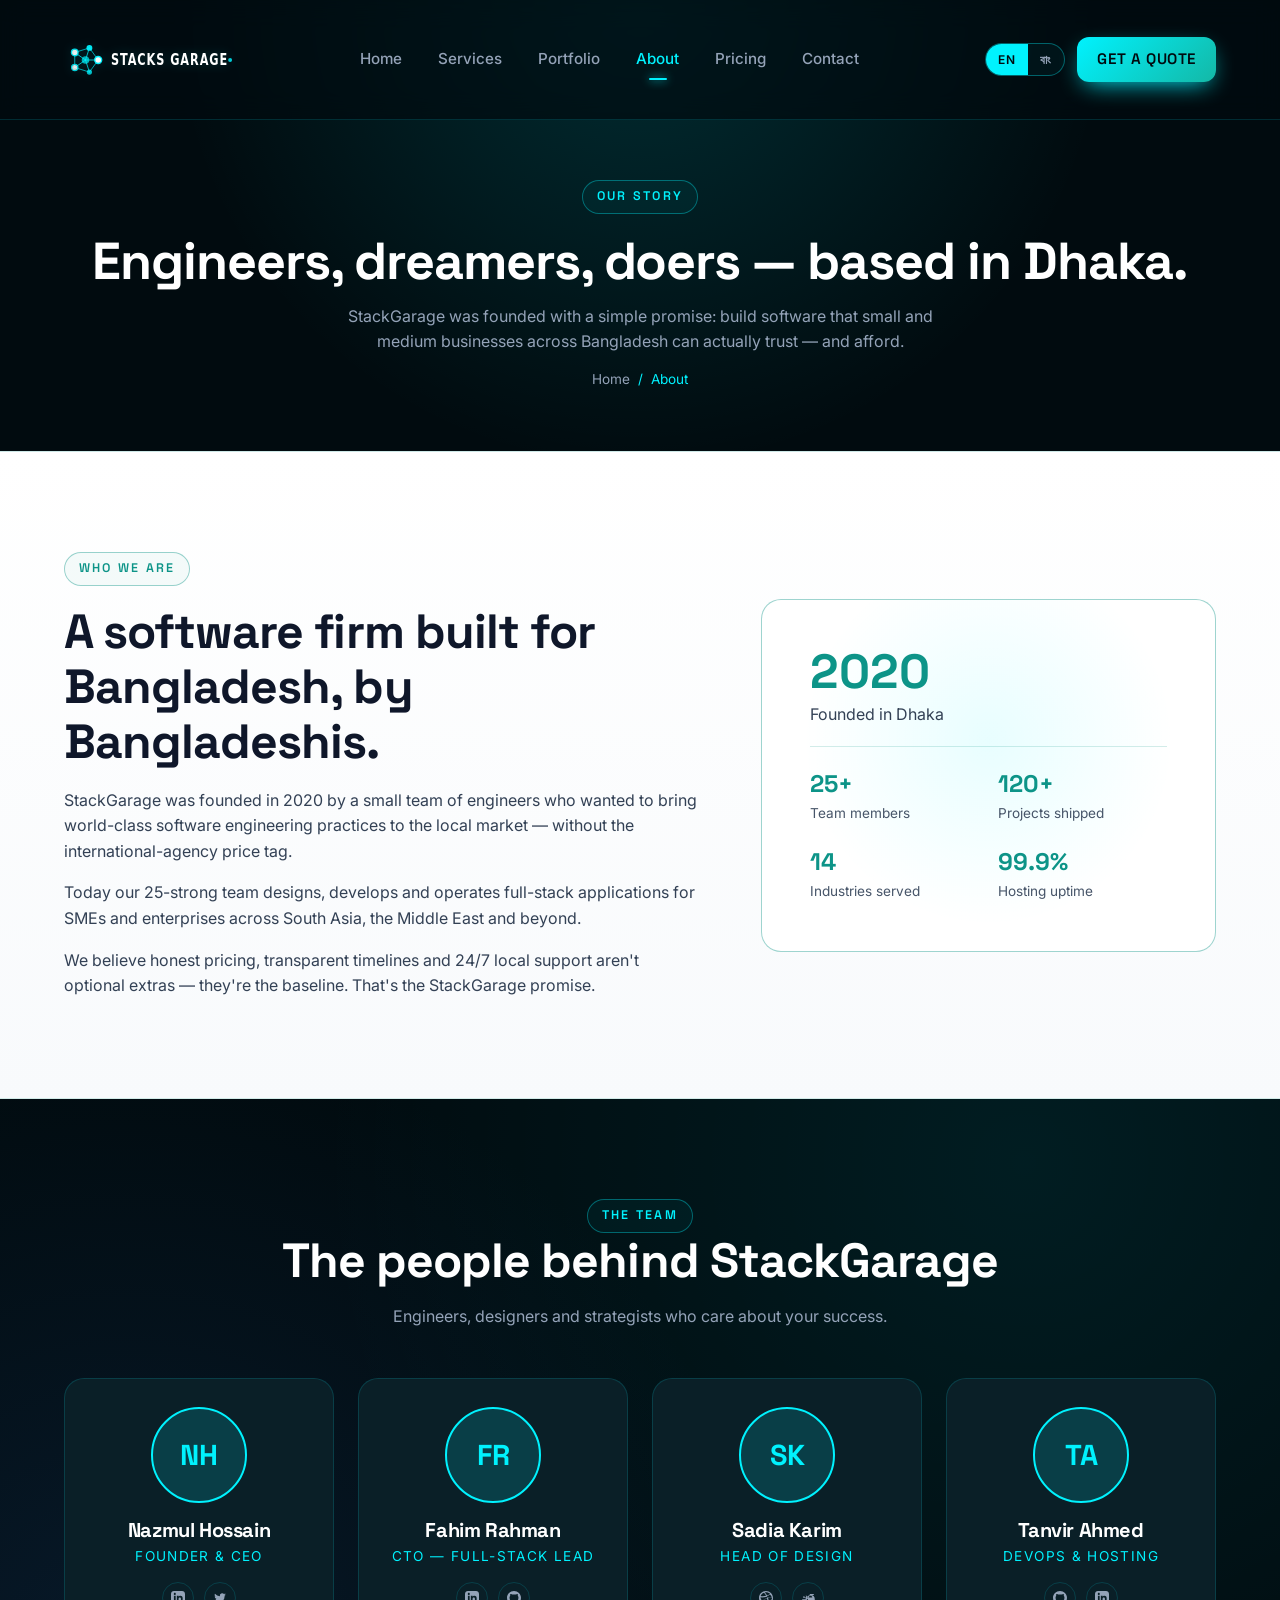
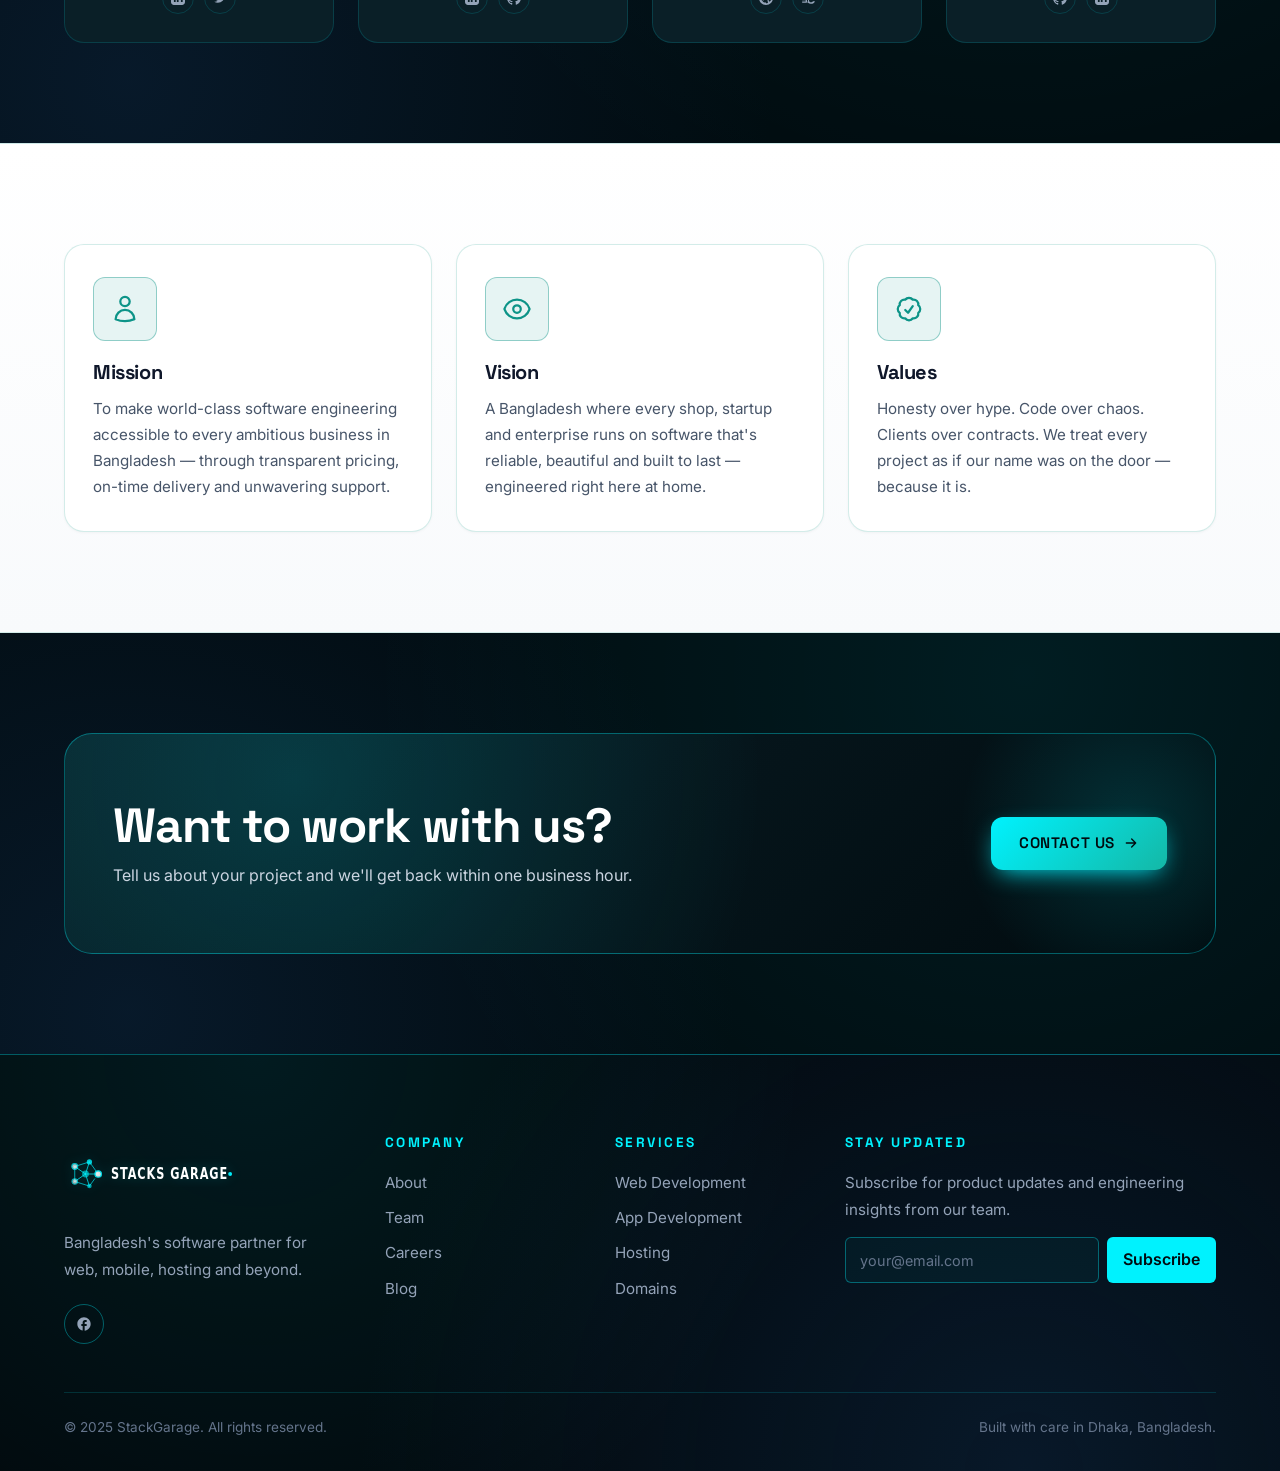
==== about.html @ 5f79dc2b "Initial commit" ====
<!DOCTYPE html>
<html lang="en">
<head>
  <meta charset="UTF-8">
  <meta name="viewport" content="width=device-width, initial-scale=1.0">
  <meta name="description" content="About StackGarage — Bangladesh-based software firm on a mission to build, host and scale your digital presence.">
  <title>About | StackGarage</title>
  <link rel="icon" type="image/svg+xml" href="assets/img/logos/StackGarage-mark.svg">
  <link rel="preconnect" href="https://fonts.googleapis.com">
  <link rel="preconnect" href="https://fonts.gstatic.com" crossorigin>
  <link href="https://fonts.googleapis.com/css2?family=Inter:wght@300;400;500;600;700&family=Space+Grotesk:wght@500;600;700&family=Noto+Sans+Bengali:wght@400;500;600;700&display=swap" rel="stylesheet">
  <link rel="stylesheet" href="css/base.css">
  <link rel="stylesheet" href="css/layout.css">
  <link rel="stylesheet" href="css/components.css">
  <link rel="stylesheet" href="css/animations.css">
  <link rel="stylesheet" href="css/responsive.css">
</head>
<body>

  <header class="site-header">
    <div class="container nav">
      <a href="index.html" class="nav__logo" aria-label="StackGarage home">
        <img data-logo="white" src="assets/img/logos/WhiteLogo.svg" alt="StackGarage" class="nav__logo-img">
        <img data-logo="black" src="assets/img/logos/blacklogo.svg" alt="StackGarage" class="nav__logo-img" style="display:none">
      </a>
      <nav class="nav__menu" aria-label="Primary">
        <a href="index.html" class="nav__link" data-i18n="nav.home">Home</a>
        <a href="services.html" class="nav__link" data-i18n="nav.services">Services</a>
        <a href="portfolio.html" class="nav__link" data-i18n="nav.portfolio">Portfolio</a>
        <a href="about.html" class="nav__link is-active" data-i18n="nav.about">About</a>
        <a href="pricing.html" class="nav__link" data-i18n="nav.pricing">Pricing</a>
        <a href="contact.html" class="nav__link" data-i18n="nav.contact">Contact</a>
      </nav>
      <div class="nav__actions">
        <div class="lang-toggle" role="group" aria-label="Language">
          <button type="button" data-lang="en" class="is-active">EN</button>
          <button type="button" data-lang="bn">বাং</button>
        </div>
        <a href="contact.html" class="btn btn--primary" style="padding:10px 20px" data-i18n="nav.cta_quote">Get a Quote</a>
        <button class="nav__burger" aria-label="Toggle menu"><span></span></button>
      </div>
    </div>
  </header>
  <aside class="nav-drawer" aria-label="Mobile menu">
    <a href="index.html" class="nav__link" data-i18n="nav.home">Home</a>
    <a href="services.html" class="nav__link" data-i18n="nav.services">Services</a>
    <a href="portfolio.html" class="nav__link" data-i18n="nav.portfolio">Portfolio</a>
    <a href="about.html" class="nav__link" data-i18n="nav.about">About</a>
    <a href="pricing.html" class="nav__link" data-i18n="nav.pricing">Pricing</a>
    <a href="contact.html" class="nav__link" data-i18n="nav.contact">Contact</a>
    <a href="contact.html" class="btn btn--primary" data-i18n="nav.cta_quote">Get a Quote</a>
  </aside>
  <div class="nav-drawer-backdrop" aria-hidden="true"></div>

  <section class="page-hero">
    <div class="container page-hero__inner">
      <span class="eyebrow">Our Story</span>
      <h1>Engineers, dreamers, doers — based in Dhaka.</h1>
      <p>StackGarage was founded with a simple promise: build software that small and medium businesses across Bangladesh can actually trust — and afford.</p>
      <div class="page-hero__breadcrumbs">
        <a href="index.html">Home</a> <span>/</span> <span style="color:var(--accent)">About</span>
      </div>
    </div>
  </section>

  <section class="section section-light" aria-label="Company overview">
    <div class="container">
      <div class="grid" style="grid-template-columns:1.4fr 1fr;gap:60px;align-items:center">
        <div class="reveal">
          <span class="eyebrow">Who we are</span>
          <h2 style="margin:18px 0">A software firm built for Bangladesh, by Bangladeshis.</h2>
          <p style="margin-bottom:16px">StackGarage was founded in 2020 by a small team of engineers who wanted to bring world-class software engineering practices to the local market — without the international-agency price tag.</p>
          <p style="margin-bottom:16px">Today our 25-strong team designs, develops and operates full-stack applications for SMEs and enterprises across South Asia, the Middle East and beyond.</p>
          <p>We believe honest pricing, transparent timelines and 24/7 local support aren't optional extras — they're the baseline. That's the StackGarage promise.</p>
        </div>
        <div class="reveal reveal--delay-1" style="position:relative">
          <div style="padding:48px;border:1px solid var(--border-strong);border-radius:var(--radius-lg);background:var(--bg-elev);position:relative;overflow:hidden">
            <div class="hero-spotlight" style="position:absolute;inset:0;opacity:.5"></div>
            <div style="position:relative;z-index:1">
              <div style="font-family:var(--font-display);font-size:3rem;color:var(--accent);font-weight:700;line-height:1">2020</div>
              <div style="margin-top:6px;color:var(--text-soft)">Founded in Dhaka</div>
              <div style="height:1px;background:var(--border);margin:18px 0"></div>
              <div style="display:grid;grid-template-columns:1fr 1fr;gap:18px">
                <div><div style="font-family:var(--font-display);font-size:1.5rem;color:var(--accent);font-weight:700">25+</div><div style="font-size:.85rem;color:var(--text-muted)">Team members</div></div>
                <div><div style="font-family:var(--font-display);font-size:1.5rem;color:var(--accent);font-weight:700">120+</div><div style="font-size:.85rem;color:var(--text-muted)">Projects shipped</div></div>
                <div><div style="font-family:var(--font-display);font-size:1.5rem;color:var(--accent);font-weight:700">14</div><div style="font-size:.85rem;color:var(--text-muted)">Industries served</div></div>
                <div><div style="font-family:var(--font-display);font-size:1.5rem;color:var(--accent);font-weight:700">99.9%</div><div style="font-size:.85rem;color:var(--text-muted)">Hosting uptime</div></div>
              </div>
            </div>
          </div>
        </div>
      </div>
    </div>
  </section>

  <section class="section section--dark" id="team" aria-label="Team">
    <div class="container">
      <div class="section-heading reveal">
        <span class="eyebrow">The team</span>
        <h2>The people behind StackGarage</h2>
        <p>Engineers, designers and strategists who care about your success.</p>
      </div>
      <div class="team">
        <article class="team__card reveal">
          <div class="team__avatar">NH</div>
          <h4 class="team__name">Nazmul Hossain</h4>
          <div class="team__role">Founder &amp; CEO</div>
          <div class="team__socials">
            <a href="#" aria-label="LinkedIn"><svg width="14" height="14" viewBox="0 0 24 24" fill="currentColor"><path d="M19 0h-14c-2.761 0-5 2.239-5 5v14c0 2.761 2.239 5 5 5h14c2.762 0 5-2.239 5-5v-14c0-2.761-2.238-5-5-5zm-11 19h-3v-11h3v11zm-1.5-12.268c-.966 0-1.75-.79-1.75-1.764s.784-1.764 1.75-1.764 1.75.79 1.75 1.764-.783 1.764-1.75 1.764zm13.5 12.268h-3v-5.604c0-3.368-4-3.113-4 0v5.604h-3v-11h3v1.765c1.396-2.586 7-2.777 7 2.476v6.759z"/></svg></a>
            <a href="#" aria-label="Twitter"><svg width="14" height="14" viewBox="0 0 24 24" fill="currentColor"><path d="M22 5.8a8.49 8.49 0 01-2.36.64 4.13 4.13 0 001.81-2.27 8.21 8.21 0 01-2.61 1 4.1 4.1 0 00-7 3.74 11.64 11.64 0 01-8.45-4.29 4.16 4.16 0 00-.55 2.07 4.09 4.09 0 001.82 3.41 4.05 4.05 0 01-1.86-.51v.05a4.1 4.1 0 003.3 4 3.93 3.93 0 01-1.86.07 4.11 4.11 0 003.83 2.84A8.22 8.22 0 012 18.34a11.59 11.59 0 006.29 1.85A11.59 11.59 0 0020 8.45v-.53a8.43 8.43 0 002-2.12z"/></svg></a>
          </div>
        </article>
        <article class="team__card reveal reveal--delay-1">
          <div class="team__avatar">FR</div>
          <h4 class="team__name">Fahim Rahman</h4>
          <div class="team__role">CTO — Full-Stack Lead</div>
          <div class="team__socials">
            <a href="#" aria-label="LinkedIn"><svg width="14" height="14" viewBox="0 0 24 24" fill="currentColor"><path d="M19 0h-14c-2.761 0-5 2.239-5 5v14c0 2.761 2.239 5 5 5h14c2.762 0 5-2.239 5-5v-14c0-2.761-2.238-5-5-5zm-11 19h-3v-11h3v11zm-1.5-12.268c-.966 0-1.75-.79-1.75-1.764s.784-1.764 1.75-1.764 1.75.79 1.75 1.764-.783 1.764-1.75 1.764zm13.5 12.268h-3v-5.604c0-3.368-4-3.113-4 0v5.604h-3v-11h3v1.765c1.396-2.586 7-2.777 7 2.476v6.759z"/></svg></a>
            <a href="#" aria-label="GitHub"><svg width="14" height="14" viewBox="0 0 24 24" fill="currentColor"><path d="M12 0c-6.626 0-12 5.373-12 12 0 5.302 3.438 9.8 8.207 11.387.599.111.793-.261.793-.577v-2.234c-3.338.726-4.033-1.416-4.033-1.416-.546-1.387-1.333-1.756-1.333-1.756-1.089-.745.083-.729.083-.729 1.205.084 1.839 1.237 1.839 1.237 1.07 1.834 2.807 1.304 3.492.997.107-.775.418-1.305.762-1.604-2.665-.305-5.467-1.334-5.467-5.931 0-1.311.469-2.381 1.236-3.221-.124-.303-.535-1.524.117-3.176 0 0 1.008-.322 3.301 1.23A11.509 11.509 0 0112 5.803c1.02.005 2.047.138 3.006.404 2.291-1.552 3.297-1.23 3.297-1.23.653 1.653.242 2.874.118 3.176.77.84 1.235 1.911 1.235 3.221 0 4.609-2.807 5.624-5.479 5.921.43.372.823 1.102.823 2.222v3.293c0 .319.192.694.801.576 4.765-1.589 8.199-6.086 8.199-11.386 0-6.627-5.373-12-12-12z"/></svg></a>
          </div>
        </article>
        <article class="team__card reveal reveal--delay-2">
          <div class="team__avatar">SK</div>
          <h4 class="team__name">Sadia Karim</h4>
          <div class="team__role">Head of Design</div>
          <div class="team__socials">
            <a href="#" aria-label="Dribbble"><svg width="14" height="14" viewBox="0 0 24 24" fill="currentColor"><path d="M12 0C5.4 0 0 5.4 0 12s5.4 12 12 12 12-5.4 12-12S18.6 0 12 0zm9.9 11.5c-2.7-.7-5.3-.7-7.5-.2-.3-.7-.5-1.4-.8-2.1 2.1-.8 3.7-2 5-3.4 2 1.6 3.3 3.7 3.3 5.7zM12 2.1c2.6 0 5 .9 6.8 2.6-1.3 1.3-2.9 2.4-5 3.1-1.3-2.2-2.7-4-3.7-5.2.6-.3 1.3-.5 1.9-.5zM8.6 3.2c1.1 1.3 2.4 3 3.7 5.1-2.9.7-6 1-9.5.4.9-2.5 2.9-4.6 5.8-5.5zm-6 7.7c.7.1 1.4.1 2.1.1 2.7 0 5.8-.4 8.7-1.2.3.7.5 1.4.8 2-3.2.9-6.1 2.7-8.2 5.5-2-1.8-3.4-4-3.4-6.4zm9.4 9c-2.2 0-4.3-.8-5.9-2.1 1.9-2.6 4.6-4.3 7.6-5 .6 2 1.2 4 1.7 7.2-1 .6-2.2.9-3.4.9zm5.2-1.7c-.5-2.7-1.1-4.6-1.6-6.4 2.2-.4 4.4-.3 6.7.3-.4 2.5-1.9 4.6-4 6.1z"/></svg></a>
            <a href="#" aria-label="Behance"><svg width="14" height="14" viewBox="0 0 24 24" fill="currentColor"><path d="M22 7h-7V5h7v2zm1.7 11c-.9 2.4-3.2 4-6.7 4-4 0-7-2.4-7-7.5 0-5 3-7.5 7-7.5 4.5 0 6.6 3.5 6.6 7v1.4h-10c.2 2.5 1.4 4 3.6 4 1.6 0 2.7-.7 3.2-1.8h3.3zM13 11h6.4c-.3-2-1.4-3-3.2-3-1.6 0-2.8 1-3.2 3zM9 7v2H4v3h4v2H2v2h6v2H2v2h7c1.7 0 3-1.3 3-3v-1.5c0-1.4-.8-2.5-2.2-2.8 1-.4 1.7-1.4 1.7-2.7C9.5 8.1 8.2 7 6.5 7H9zM6 9h2c.6 0 1 .4 1 1s-.4 1-1 1H6V9z"/></svg></a>
          </div>
        </article>
        <article class="team__card reveal reveal--delay-3">
          <div class="team__avatar">TA</div>
          <h4 class="team__name">Tanvir Ahmed</h4>
          <div class="team__role">DevOps &amp; Hosting</div>
          <div class="team__socials">
            <a href="#" aria-label="GitHub"><svg width="14" height="14" viewBox="0 0 24 24" fill="currentColor"><path d="M12 0c-6.626 0-12 5.373-12 12 0 5.302 3.438 9.8 8.207 11.387.599.111.793-.261.793-.577v-2.234c-3.338.726-4.033-1.416-4.033-1.416-.546-1.387-1.333-1.756-1.333-1.756-1.089-.745.083-.729.083-.729 1.205.084 1.839 1.237 1.839 1.237 1.07 1.834 2.807 1.304 3.492.997.107-.775.418-1.305.762-1.604-2.665-.305-5.467-1.334-5.467-5.931 0-1.311.469-2.381 1.236-3.221-.124-.303-.535-1.524.117-3.176 0 0 1.008-.322 3.301 1.23A11.509 11.509 0 0112 5.803c1.02.005 2.047.138 3.006.404 2.291-1.552 3.297-1.23 3.297-1.23.653 1.653.242 2.874.118 3.176.77.84 1.235 1.911 1.235 3.221 0 4.609-2.807 5.624-5.479 5.921.43.372.823 1.102.823 2.222v3.293c0 .319.192.694.801.576 4.765-1.589 8.199-6.086 8.199-11.386 0-6.627-5.373-12-12-12z"/></svg></a>
            <a href="#" aria-label="LinkedIn"><svg width="14" height="14" viewBox="0 0 24 24" fill="currentColor"><path d="M19 0h-14c-2.761 0-5 2.239-5 5v14c0 2.761 2.239 5 5 5h14c2.762 0 5-2.239 5-5v-14c0-2.761-2.238-5-5-5zm-11 19h-3v-11h3v11zm-1.5-12.268c-.966 0-1.75-.79-1.75-1.764s.784-1.764 1.75-1.764 1.75.79 1.75 1.764-.783 1.764-1.75 1.764zm13.5 12.268h-3v-5.604c0-3.368-4-3.113-4 0v5.604h-3v-11h3v1.765c1.396-2.586 7-2.777 7 2.476v6.759z"/></svg></a>
          </div>
        </article>
      </div>
    </div>
  </section>

  <section class="section section-light" aria-label="Mission and values">
    <div class="container">
      <div class="grid grid-3">
        <article class="card reveal">
          <div class="card__icon"><svg viewBox="0 0 24 24" fill="none" stroke="currentColor" stroke-width="1.8"><path stroke-linecap="round" stroke-linejoin="round" d="M15.75 6a3.75 3.75 0 11-7.5 0 3.75 3.75 0 017.5 0zM4.501 20.118a7.5 7.5 0 0114.998 0A17.933 17.933 0 0112 21.75c-2.676 0-5.216-.584-7.499-1.632z"/></svg></div>
          <h3 class="card__title">Mission</h3>
          <p class="card__text">To make world-class software engineering accessible to every ambitious business in Bangladesh — through transparent pricing, on-time delivery and unwavering support.</p>
        </article>
        <article class="card reveal reveal--delay-1">
          <div class="card__icon"><svg viewBox="0 0 24 24" fill="none" stroke="currentColor" stroke-width="1.8"><path stroke-linecap="round" stroke-linejoin="round" d="M2.036 12.322a1.012 1.012 0 010-.639C3.423 7.51 7.36 4.5 12 4.5c4.638 0 8.573 3.007 9.963 7.178.07.207.07.431 0 .639C20.577 16.49 16.64 19.5 12 19.5c-4.638 0-8.573-3.007-9.963-7.178z"/><path stroke-linecap="round" stroke-linejoin="round" d="M15 12a3 3 0 11-6 0 3 3 0 016 0z"/></svg></div>
          <h3 class="card__title">Vision</h3>
          <p class="card__text">A Bangladesh where every shop, startup and enterprise runs on software that's reliable, beautiful and built to last — engineered right here at home.</p>
        </article>
        <article class="card reveal reveal--delay-2">
          <div class="card__icon"><svg viewBox="0 0 24 24" fill="none" stroke="currentColor" stroke-width="1.8"><path stroke-linecap="round" stroke-linejoin="round" d="M9 12.75L11.25 15 15 9.75M21 12c0 1.268-.63 2.39-1.593 3.068a3.745 3.745 0 01-1.043 3.296 3.745 3.745 0 01-3.296 1.043A3.745 3.745 0 0112 21c-1.268 0-2.39-.63-3.068-1.593a3.746 3.746 0 01-3.296-1.043 3.745 3.745 0 01-1.043-3.296A3.745 3.745 0 013 12c0-1.268.63-2.39 1.593-3.068a3.745 3.745 0 011.043-3.296 3.746 3.746 0 013.296-1.043A3.746 3.746 0 0112 3c1.268 0 2.39.63 3.068 1.593a3.746 3.746 0 013.296 1.043 3.745 3.745 0 011.043 3.296A3.745 3.745 0 0121 12z"/></svg></div>
          <h3 class="card__title">Values</h3>
          <p class="card__text">Honesty over hype. Code over chaos. Clients over contracts. We treat every project as if our name was on the door — because it is.</p>
        </article>
      </div>
    </div>
  </section>

  <section class="section section--dark" aria-label="CTA">
    <div class="container">
      <div class="cta-banner reveal">
        <div>
          <h2>Want to work with us?</h2>
          <p>Tell us about your project and we'll get back within one business hour.</p>
        </div>
        <a href="contact.html" class="btn btn--primary">Contact Us <svg width="16" height="16" viewBox="0 0 24 24" fill="none" stroke="currentColor" stroke-width="2"><path stroke-linecap="round" stroke-linejoin="round" d="M5 12h14m-6-6 6 6-6 6"/></svg></a>
      </div>
    </div>
  </section>

  <footer class="site-footer">
    <div class="container">
      <div class="footer__grid">
        <div class="footer__col footer__brand">
          <a href="index.html" class="nav__logo"><img src="assets/img/logos/WhiteLogo.svg" alt="StackGarage" class="nav__logo-img"></a>
          <p>Bangladesh's software partner for web, mobile, hosting and beyond.</p>
          <div class="footer__socials">
            <a href="#"><svg width="16" height="16" viewBox="0 0 24 24" fill="currentColor"><path d="M22 12c0-5.52-4.48-10-10-10S2 6.48 2 12c0 4.84 3.44 8.87 8 9.8V15H8v-3h2V9.5C10 7.57 11.57 6 13.5 6H16v3h-2c-.55 0-1 .45-1 1v2h3v3h-3v6.95c5.05-.5 9-4.76 9-9.95z"/></svg></a>
          </div>
        </div>
        <div class="footer__col">
          <h4>Company</h4>
          <ul style="display:flex;flex-direction:column;gap:8px">
            <li><a href="about.html">About</a></li>
            <li><a href="about.html#team">Team</a></li>
            <li><a href="#">Careers</a></li>
            <li><a href="#">Blog</a></li>
          </ul>
        </div>
        <div class="footer__col">
          <h4>Services</h4>
          <ul style="display:flex;flex-direction:column;gap:8px">
            <li><a href="services.html#web">Web Development</a></li>
            <li><a href="services.html#app">App Development</a></li>
            <li><a href="services.html#hosting">Hosting</a></li>
            <li><a href="services.html#domain">Domains</a></li>
          </ul>
        </div>
        <div class="footer__col">
          <h4>Stay updated</h4>
          <p>Subscribe for product updates and engineering insights from our team.</p>
          <form class="footer__newsletter" novalidate>
            <input type="email" required placeholder="your@email.com" aria-label="Email">
            <button type="submit">Subscribe</button>
          </form>
        </div>
      </div>
      <div class="footer__bottom">
        <span>© 2025 StackGarage. All rights reserved.</span>
        <span>Built with care in Dhaka, Bangladesh.</span>
      </div>
    </div>
  </footer>
  <button class="back-to-top" aria-label="Back to top">
    <svg viewBox="0 0 24 24" fill="none" stroke="currentColor" stroke-width="2.5"><path stroke-linecap="round" stroke-linejoin="round" d="M5 15l7-7 7 7"/></svg>
  </button>

  <script src="js/i18n.js"></script>
  <script src="js/menu.js"></script>
  <script src="js/animations.js"></script>
  <script src="js/logo.js"></script>
  <script src="js/main.js"></script>
  <script src="js/form-validation.js"></script>
</body>
</html>
---- css/base.css ----
/* ============================================================
   StackGarage — base.css
   Design tokens, reset, typography, dark & light themes
   ============================================================ */

:root {
  /* ---------- Brand / Teal palette ---------- */
  --teal-50:  #ecfeff;
  --teal-100: #cffafe;
  --teal-200: #a5f3fc;
  --teal-300: #67e8f9;
  --teal-400: #2dd4bf;
  --teal-500: #14b8a6;
  --teal-600: #0d9488;
  --teal-700: #0f766e;
  --teal-glow: #00f2fe;
  --teal-dark: #031f26;
  --teal-base: #010b0f;

  /* ---------- Brand / Logo palette (extracted from logo) ---------- */
  --brand-navy: #0d2540;
  --brand-navy-soft: rgba(13, 37, 64, 0.55);
  --brand-line: rgba(45, 212, 191, 0.28);
  --logo-glow: rgba(45, 212, 191, 0.55);

  /* ---------- Dark theme (default) ---------- */
  --bg: #010b0f;
  --bg-alt: #051418;
  --bg-elev: #0a1f27;
  --surface: rgba(0, 242, 254, 0.04);
  --surface-strong: rgba(0, 242, 254, 0.08);
  --border: rgba(0, 242, 254, 0.15);
  --border-strong: rgba(0, 242, 254, 0.35);
  --text: #ffffff;
  --text-soft: #cbd5e1;
  --text-muted: #94a3b8;
  --text-dim: #64748b;
  --accent: #00f2fe;
  --accent-hover: #2dd4bf;
  --accent-soft: rgba(0, 242, 254, 0.15);
  --shadow-glow: 0 0 30px rgba(0, 242, 254, 0.35);
  --shadow-card: 0 10px 30px -10px rgba(0, 242, 254, 0.25);
  --header-bg: rgba(1, 11, 15, 0.7);
  --logo: 'white';

  /* ---------- Typography ---------- */
  --font-sans: 'Inter', system-ui, -apple-system, 'Segoe UI', Roboto, sans-serif;
  --font-display: 'Space Grotesk', 'Inter', sans-serif;
  --font-bn: 'Noto Sans Bengali', 'Inter', sans-serif;

  /* ---------- Spacing & radius ---------- */
  --radius-sm: 6px;
  --radius-md: 12px;
  --radius-lg: 20px;
  --radius-xl: 28px;

  /* ---------- Layout ---------- */
  --container: 1200px;
  --container-narrow: 960px;
  --nav-h: 120px;

  /* ---------- Motion ---------- */
  --t-fast: 150ms;
  --t-base: 300ms;
  --t-slow: 600ms;
  --ease: cubic-bezier(0.4, 0, 0.2, 1);
}

/* Light theme — applied per-section via .section-light */
.section-light {
  --bg: #f8fafc;
  --bg-alt: #ffffff;
  --bg-elev: #ffffff;
  --surface: rgba(13, 148, 136, 0.04);
  --surface-strong: rgba(13, 148, 136, 0.08);
  --border: rgba(13, 148, 136, 0.18);
  --border-strong: rgba(13, 148, 136, 0.4);
  --text: #0f172a;
  --text-soft: #334155;
  --text-muted: #475569;
  --text-dim: #64748b;
  --accent: #0d9488;
  --accent-hover: #0f766e;
  --accent-soft: rgba(13, 148, 136, 0.1);
  --shadow-glow: 0 0 30px rgba(13, 148, 136, 0.2);
  --shadow-card: 0 10px 30px -10px rgba(13, 148, 136, 0.2);
  --header-bg: rgba(248, 250, 252, 0.85);
  --logo: 'black';
  --text-soft-light: #334155;
}

/* ============================================================
   Reset
   ============================================================ */
*, *::before, *::after { box-sizing: border-box; }
* { margin: 0; padding: 0; }

html {
  scroll-behavior: smooth;
  -webkit-text-size-adjust: 100%;
}

body {
  font-family: var(--font-sans);
  font-size: 16px;
  line-height: 1.6;
  color: var(--text);
  background: var(--bg);
  -webkit-font-smoothing: antialiased;
  -moz-osx-font-smoothing: grayscale;
  overflow-x: hidden;
  min-height: 100vh;
  transition: background-color var(--t-slow) var(--ease), color var(--t-slow) var(--ease);
}

body.lang-bn { font-family: var(--font-bn), var(--font-sans); }

img, svg, video { display: block; max-width: 100%; height: auto; }

button { font: inherit; cursor: pointer; border: none; background: none; color: inherit; }
a { color: inherit; text-decoration: none; }
ul, ol { list-style: none; }

input, textarea, select {
  font: inherit;
  color: inherit;
  background: transparent;
  border: none;
  outline: none;
}

::selection { background: var(--accent); color: var(--bg); }

/* ============================================================
   Typography
   ============================================================ */
h1, h2, h3, h4, h5 {
  font-family: var(--font-display);
  font-weight: 700;
  line-height: 1.15;
  letter-spacing: -0.02em;
  color: var(--text);
}

h1 { font-size: clamp(2.5rem, 6vw, 4.5rem); }
h2 { font-size: clamp(2rem, 4vw, 3rem); }
h3 { font-size: clamp(1.4rem, 2.5vw, 1.75rem); }
h4 { font-size: 1.25rem; }

p { color: var(--text-soft); }

.text-gradient {
  background: linear-gradient(135deg, var(--accent) 0%, var(--teal-500) 100%);
  -webkit-background-clip: text;
  background-clip: text;
  -webkit-text-fill-color: transparent;
  color: transparent;
}

.section-light .text-gradient {
  background: linear-gradient(135deg, var(--teal-600) 0%, var(--teal-400) 100%);
  -webkit-background-clip: text;
  background-clip: text;
}

.eyebrow {
  display: inline-flex;
  align-items: center;
  gap: 8px;
  padding: 6px 14px;
  border-radius: 999px;
  border: 1px solid var(--border-strong);
  background: var(--surface);
  color: var(--accent);
  font-family: var(--font-display);
  font-size: 0.78rem;
  font-weight: 600;
  text-transform: uppercase;
  letter-spacing: 0.18em;
}

.section-heading {
  text-align: center;
  max-width: 720px;
  margin: 0 auto 3rem;
}
.section-heading p {
  margin-top: 1rem;
  color: var(--text-muted);
}

/* ============================================================
   Utilities
   ============================================================ */
.container {
  width: 100%;
  max-width: var(--container);
  margin: 0 auto;
  padding-inline: 24px;
}
.container--narrow { max-width: var(--container-narrow); }

.section {
  position: relative;
  padding: 100px 0;
  background: var(--bg);
  color: var(--text);
  transition: background-color var(--t-slow) var(--ease), color var(--t-slow) var(--ease);
}
.section--alt { background: var(--bg-alt); }

.section-divider {
  height: 1px;
  background: linear-gradient(90deg, transparent, var(--border-strong), transparent);
  width: 100%;
}

.grid { display: grid; gap: 24px; }
.grid-2 { grid-template-columns: repeat(2, 1fr); }
.grid-3 { grid-template-columns: repeat(3, 1fr); }
.grid-4 { grid-template-columns: repeat(4, 1fr); }

.flex-center { display: flex; align-items: center; justify-content: center; }
.text-center { text-align: center; }

.sr-only {
  position: absolute; width: 1px; height: 1px; padding: 0; margin: -1px;
  overflow: hidden; clip: rect(0,0,0,0); white-space: nowrap; border: 0;
}

/* Reduced motion */
@media (prefers-reduced-motion: reduce) {
  *, *::before, *::after {
    animation-duration: 0.01ms !important;
    animation-iteration-count: 1 !important;
    transition-duration: 0.01ms !important;
    scroll-behavior: auto !important;
  }
}

/* ============================================================
   Logo (SVG variants)
   ============================================================ */
.nav__logo .nav__logo-img {
  /* SVG acts as static <img>; the animated overlay is inside the SVG itself */
  height: 78px;
  width: auto;
  display: block;
}
.nav__logo .nav__logo-img[src$=".svg"] {
  /* A tiny extra filter so the SVG crispens against the dark glass nav header */
  filter: drop-shadow(0 0 6px rgba(0, 242, 254, 0.18));
  transition: filter var(--t-base) var(--ease);
}
.site-header.nav--over-light .nav__logo .nav__logo-img[src$=".svg"] {
  filter: drop-shadow(0 0 6px rgba(13, 148, 136, 0.25));
}
.nav__logo:hover .nav__logo-img[src$=".svg"] {
  filter: drop-shadow(0 0 12px rgba(0, 242, 254, 0.55));
}

/* ============================================================
   Hero watermark — large faded mark behind hero text
   ============================================================ */
.hero__watermark {
  position: absolute;
  top: 50%;
  left: 50%;
  width: min(720px, 90vw);
  height: min(720px, 90vw);
  transform: translate(-50%, -50%);
  opacity: 0.06;
  filter: blur(0.4px);
  pointer-events: none;
  z-index: 1;
}
.section-light .hero__watermark { opacity: 0.08; filter: blur(0.6px); }
@media (max-width: 900px) {
  .hero__watermark { width: 480px; height: 480px; opacity: 0.05; }
}
---- css/layout.css ----
/* ============================================================
   StackGarage — layout.css
   Header, footer, section frames, grids
   ============================================================ */

/* ============================================================
   Header / Navbar
   ============================================================ */
.site-header {
  position: fixed;
  top: 0; left: 0; right: 0;
  z-index: 100;
  height: var(--nav-h);
  background: var(--header-bg);
  backdrop-filter: blur(14px) saturate(150%);
  -webkit-backdrop-filter: blur(14px) saturate(150%);
  border-bottom: 1px solid var(--border);
  transition: background var(--t-base) var(--ease), border-color var(--t-base) var(--ease), box-shadow var(--t-base) var(--ease);
}
.site-header.is-scrolled {
  box-shadow: 0 4px 20px rgba(0, 0, 0, 0.25);
}
.site-header.nav--over-light {
  background: rgba(248, 250, 252, 0.92);
  border-bottom-color: rgba(13, 148, 136, 0.2);
}
.site-header.nav--over-light .nav__link { color: var(--text-muted); }
.site-header.nav--over-light .nav__link.is-active { color: var(--accent); }

.nav {
  height: 100%;
  display: flex;
  align-items: center;
  justify-content: space-between;
  gap: 24px;
}

.nav__logo {
  display: flex;
  align-items: center;
  gap: 12px;
  font-family: var(--font-display);
  font-weight: 700;
  font-size: 1.2rem;
  color: var(--text);
  letter-spacing: -0.01em;
}
.nav__logo .nav__brand-line {
  display: flex; flex-direction: column; line-height: 1.05;
}
.nav__logo .nav__brand-line span:last-child {
  color: var(--accent); font-size: 0.85rem; letter-spacing: 0.18em; text-transform: uppercase;
}
.nav__logo-img { height: 78px; width: auto; }

.nav__menu {
  display: flex;
  align-items: center;
  gap: 36px;
}
.nav__link {
  position: relative;
  font-size: 0.95rem;
  font-weight: 500;
  color: var(--text-muted);
  transition: color var(--t-fast) var(--ease);
}
.nav__link:hover, .nav__link.is-active { color: var(--accent); }
.nav__link.is-active::after {
  content: '';
  position: absolute;
  bottom: -8px; left: 50%;
  transform: translateX(-50%);
  width: 18px; height: 2px;
  background: var(--accent);
  border-radius: 2px;
  box-shadow: 0 0 10px var(--accent);
}

.nav__actions { display: flex; align-items: center; gap: 12px; }

.lang-toggle {
  display: inline-flex;
  border: 1px solid var(--border-strong);
  border-radius: 999px;
  overflow: hidden;
  background: var(--surface);
}
.lang-toggle button {
  padding: 6px 12px;
  font-size: 0.75rem;
  font-weight: 600;
  letter-spacing: 0.1em;
  color: var(--text-muted);
  transition: all var(--t-fast) var(--ease);
}
.lang-toggle button.is-active {
  background: var(--accent);
  color: var(--bg);
}

.nav__burger {
  display: none;
  width: 44px; height: 44px;
  border-radius: 10px;
  background: var(--surface);
  border: 1px solid var(--border);
  align-items: center;
  justify-content: center;
}
.nav__burger span {
  display: block; width: 22px; height: 2px;
  background: var(--text);
  position: relative;
  transition: all var(--t-base) var(--ease);
}
.nav__burger span::before, .nav__burger span::after {
  content: '';
  position: absolute; left: 0;
  width: 22px; height: 2px;
  background: var(--text);
  transition: all var(--t-base) var(--ease);
}
.nav__burger span::before { top: -7px; }
.nav__burger span::after  { top: 7px; }
.nav__burger.is-open span { background: transparent; }
.nav__burger.is-open span::before { top: 0; transform: rotate(45deg); }
.nav__burger.is-open span::after  { top: 0; transform: rotate(-45deg); }

/* Mobile drawer */
.nav-drawer {
  position: fixed;
  top: var(--nav-h); right: 0;
  width: min(320px, 85vw);
  height: calc(100vh - var(--nav-h));
  background: var(--bg);
  border-left: 1px solid var(--border);
  padding: 32px 24px;
  transform: translateX(100%);
  transition: transform var(--t-base) var(--ease);
  z-index: 99;
  display: flex; flex-direction: column; gap: 24px;
}
.nav-drawer.is-open { transform: translateX(0); }
.nav-drawer .nav__link {
  display: block;
  font-size: 1.1rem;
  padding: 10px 0;
  border-bottom: 1px solid var(--border);
}
.nav-drawer-backdrop {
  position: fixed; inset: 0;
  background: rgba(0,0,0,0.5);
  opacity: 0; pointer-events: none;
  transition: opacity var(--t-base) var(--ease);
  z-index: 98;
}
.nav-drawer-backdrop.is-open { opacity: 1; pointer-events: auto; }

/* ============================================================
   Hero
   ============================================================ */
.hero {
  position: relative;
  min-height: 100vh;
  padding: calc(var(--nav-h) + 40px) 0 80px;
  display: flex;
  align-items: center;
  justify-content: center;
  overflow: hidden;
  background: var(--bg);
}
.hero__inner {
  position: relative; z-index: 10;
  text-align: center;
  max-width: 900px;
  margin: 0 auto;
  padding: 0 24px;
}

.hero__floats {
  position: absolute; inset: 0;
  pointer-events: none;
  z-index: 5;
}

.hero__cta-row {
  display: flex; gap: 16px;
  justify-content: center;
  flex-wrap: wrap;
  margin-top: 28px;
}

/* Hero visual layers */
.hero__orbit {
  position: absolute;
  top: 50%; left: 0;
  width: 500px; height: 500px;
  transform: translate(-50%, -50%);
  pointer-events: none;
  opacity: 0.7;
  z-index: 1;
}
.hero__orbit--right {
  left: auto; right: 0;
  transform: translate(50%, -50%);
}
.hero__orbit-ring {
  position: absolute; inset: 0;
  border-radius: 50%;
}
.hero__orbit-ring--1 { border: 1px solid var(--border-strong); border-top-color: var(--accent); border-bottom-color: var(--accent); }
.hero__orbit-ring--2 { inset: 25px; border: 2px dashed var(--teal-500); opacity: 0.4; }
.hero__orbit-ring--3 { inset: 55px; }
.hero__orbit-ring--4 { inset: 80px; border: 4px dotted var(--accent); opacity: 0.3; }
.hero__orbit-ring--5 { inset: 100px; border: 1px solid var(--border); }

.hero__spotlight {
  position: absolute; inset: 0;
  background-image: radial-gradient(circle at 50% 40%, var(--accent-soft) 0%, transparent 60%);
  pointer-events: none;
  z-index: 0;
}

/* ============================================================
   Section header variations
   ============================================================ */
.section--dark {
  background:
    radial-gradient(circle at 80% 10%, rgba(0, 242, 254, 0.08), transparent 60%),
    radial-gradient(circle at 10% 90%, rgba(13, 37, 64, 0.55), transparent 50%),
    var(--bg);
  color: var(--text);
}

.section-light {
  background:
    linear-gradient(180deg, #ffffff 0%, var(--bg) 100%);
  color: var(--text);
  border-top: 1px solid var(--border);
  border-bottom: 1px solid var(--border);
}

/* ============================================================
   Footer
   ============================================================ */
.site-footer {
  background:
    radial-gradient(circle at 20% 0%, rgba(0, 242, 254, 0.08), transparent 50%),
    radial-gradient(circle at 80% 100%, rgba(13, 37, 64, 0.55), transparent 60%),
    #02090d;
  color: var(--text);
  padding: 80px 0 32px;
  border-top: 1px solid var(--border-strong);
}
.footer__grid {
  display: grid;
  grid-template-columns: 1.5fr 1fr 1fr 1.4fr;
  gap: 48px;
  margin-bottom: 48px;
}
.footer__col h4 {
  font-size: 0.85rem;
  font-weight: 700;
  letter-spacing: 0.18em;
  text-transform: uppercase;
  color: var(--accent);
  margin-bottom: 18px;
}
.footer__col p, .footer__col a, .footer__col li {
  color: var(--text-muted);
  font-size: 0.95rem;
  line-height: 1.8;
}
.footer__col a { transition: color var(--t-fast) var(--ease); }
.footer__col a:hover { color: var(--accent); }
.footer__brand p { margin-top: 16px; max-width: 320px; }
.footer__brand .nav__logo { margin-bottom: 8px; }

.footer__socials {
  display: flex; gap: 12px; margin-top: 20px;
}
.footer__socials a {
  width: 40px; height: 40px;
  display: inline-flex; align-items: center; justify-content: center;
  border: 1px solid var(--border-strong);
  border-radius: 50%;
  color: var(--text-muted);
  transition: all var(--t-fast) var(--ease);
}
.footer__socials a:hover {
  background: var(--accent);
  color: var(--bg);
  border-color: var(--accent);
  box-shadow: var(--shadow-glow);
}

.footer__newsletter {
  display: flex; gap: 8px; margin-top: 14px;
}
.footer__newsletter input {
  flex: 1;
  padding: 10px 14px;
  border: 1px solid var(--border-strong);
  border-radius: var(--radius-sm);
  background: var(--surface);
  color: var(--text);
  font-size: 0.9rem;
}
.footer__newsletter input::placeholder { color: var(--text-dim); }
.footer__newsletter button {
  padding: 10px 16px;
  background: var(--accent);
  color: var(--bg);
  border-radius: var(--radius-sm);
  font-weight: 600;
}

.footer__bottom {
  padding-top: 24px;
  border-top: 1px solid var(--border);
  display: flex;
  justify-content: space-between;
  align-items: center;
  flex-wrap: wrap;
  gap: 12px;
  font-size: 0.85rem;
  color: var(--text-dim);
}

/* ============================================================
   Page hero (smaller banner for inner pages)
   ============================================================ */
.page-hero {
  padding: calc(var(--nav-h) + 60px) 0 60px;
  background: var(--bg);
  text-align: center;
  position: relative;
  overflow: hidden;
}
.page-hero::before {
  content: '';
  position: absolute; inset: 0;
  background-image: radial-gradient(circle at 50% 0%, var(--accent-soft), transparent 60%);
}
.page-hero__inner { position: relative; z-index: 1; }
.page-hero h1 { font-size: clamp(2rem, 5vw, 3.25rem); margin: 18px 0 12px; }
.page-hero p { max-width: 640px; margin: 0 auto; color: var(--text-muted); }
.page-hero__breadcrumbs {
  display: flex; justify-content: center; gap: 8px;
  font-size: 0.85rem; color: var(--text-dim);
  margin-top: 14px;
}
.page-hero__breadcrumbs a { color: var(--text-muted); }
.page-hero__breadcrumbs a:hover { color: var(--accent); }
.page-hero__breadcrumbs span { color: var(--accent); }
---- css/components.css ----
/* ============================================================
   StackGarage — components.css
   Buttons, cards, forms, accordions, badges
   ============================================================ */

/* ============================================================
   Buttons
   ============================================================ */
.btn {
  display: inline-flex;
  align-items: center;
  justify-content: center;
  gap: 8px;
  padding: 14px 28px;
  border-radius: var(--radius-md);
  font-family: var(--font-display);
  font-weight: 600;
  font-size: 0.95rem;
  letter-spacing: 0.04em;
  text-transform: uppercase;
  position: relative;
  transition: all var(--t-base) var(--ease);
  cursor: pointer;
  white-space: nowrap;
}

.btn--primary {
  background: linear-gradient(135deg, var(--accent) 0%, var(--teal-500) 100%);
  color: var(--bg);
  box-shadow: 0 8px 24px -8px var(--accent);
}
.btn--primary:hover {
  transform: translateY(-2px);
  box-shadow: 0 12px 32px -8px var(--accent), var(--shadow-glow);
}

.btn--ghost {
  background: var(--surface);
  border: 1px solid var(--border-strong);
  color: var(--text);
  backdrop-filter: blur(8px);
}
.btn--ghost:hover {
  background: var(--surface-strong);
  border-color: var(--accent);
  color: var(--accent);
}

/* Sci-fi chamfered button (used in hero) */
.btn--sci {
  background: transparent;
  color: var(--text);
  padding: 16px 36px;
  border: 1px solid var(--accent);
  clip-path: polygon(20px 0, 100% 0, 100% calc(100% - 20px), calc(100% - 20px) 100%, 0 100%, 0 20px);
  position: relative;
  overflow: visible;
}
.btn--sci::before {
  content: '';
  position: absolute; inset: 0;
  background: linear-gradient(135deg, var(--accent), var(--teal-500));
  z-index: -1;
  opacity: 0;
  transition: opacity var(--t-base) var(--ease);
}
.btn--sci:hover { color: var(--bg); }
.btn--sci:hover::before { opacity: 1; }
.btn--sci:hover { transform: translateY(-2px); box-shadow: var(--shadow-glow); }

/* ============================================================
   Service / feature card
   ============================================================ */
.card {
  position: relative;
  background: var(--bg-elev);
  border: 1px solid var(--border);
  border-radius: var(--radius-lg);
  padding: 32px 28px;
  overflow: hidden;
  transition: all var(--t-base) var(--ease);
}
.card::before {
  content: '';
  position: absolute;
  top: -1px; left: -1px; right: -1px;
  height: 2px;
  background: linear-gradient(90deg, transparent, var(--accent), transparent);
  transform: translateX(-100%);
  transition: transform var(--t-slow) var(--ease);
}
.card:hover {
  border-color: var(--border-strong);
  transform: translateY(-6px);
  box-shadow: var(--shadow-card);
}
.card:hover::before { transform: translateX(0); }

.section-light .card {
  background: var(--bg-elev);
  box-shadow: 0 1px 3px rgba(0,0,0,0.04);
}

.card__icon {
  width: 64px; height: 64px;
  display: inline-flex; align-items: center; justify-content: center;
  background: var(--accent-soft);
  border: 1px solid var(--border-strong);
  border-radius: var(--radius-md);
  color: var(--accent);
  margin-bottom: 20px;
}
.card__icon svg { width: 30px; height: 30px; }
.card__title {
  font-family: var(--font-display);
  font-size: 1.25rem;
  font-weight: 700;
  color: var(--text);
  margin-bottom: 12px;
}
.card__text {
  font-size: 0.95rem;
  color: var(--text-muted);
  line-height: 1.7;
}
.card__link {
  display: inline-flex;
  align-items: center;
  gap: 6px;
  margin-top: 18px;
  color: var(--accent);
  font-weight: 600;
  font-size: 0.9rem;
}
.card__link svg { width: 16px; height: 16px; transition: transform var(--t-fast) var(--ease); }
.card__link:hover svg { transform: translateX(4px); }

.card--feature {
  text-align: center;
  padding: 36px 24px;
}

.card--why {
  text-align: left;
}

/* ============================================================
   Why choose / features list
   ============================================================ */
.feature-list {
  display: grid;
  grid-template-columns: repeat(2, 1fr);
  gap: 20px;
}
.feature-item {
  display: flex; gap: 14px; align-items: flex-start;
  padding: 18px;
  border-radius: var(--radius-md);
  background: var(--surface);
  border: 1px solid var(--border);
  transition: all var(--t-fast) var(--ease);
}
.feature-item:hover { border-color: var(--accent); }
.feature-item__icon {
  flex: 0 0 44px; width: 44px; height: 44px;
  display: inline-flex; align-items: center; justify-content: center;
  background: var(--accent-soft);
  border-radius: 10px;
  color: var(--accent);
}
.feature-item__icon svg { width: 22px; height: 22px; }
.feature-item__title {
  font-family: var(--font-display);
  font-size: 1rem;
  font-weight: 700;
  margin-bottom: 4px;
  color: var(--text);
}
.feature-item__text { font-size: 0.88rem; color: var(--text-muted); }

/* ============================================================
   Trust bar
   ============================================================ */
.trust-bar {
  display: grid;
  grid-template-columns: repeat(6, 1fr);
  gap: 16px;
  align-items: center;
}
.trust-bar__item {
  display: flex; align-items: center; justify-content: center;
  height: 60px;
  padding: 8px 14px;
  border: 1px dashed var(--border);
  border-radius: var(--radius-md);
  background: var(--surface);
  color: var(--text-muted);
  font-family: var(--font-display);
  font-size: 0.95rem;
  font-weight: 600;
  letter-spacing: 0.05em;
  transition: all var(--t-fast) var(--ease);
}
.trust-bar__item:hover {
  color: var(--accent);
  border-color: var(--accent);
  transform: translateY(-2px);
}
.trust-bar__heading {
  text-align: center;
  font-size: 0.8rem;
  letter-spacing: 0.2em;
  text-transform: uppercase;
  color: var(--text-dim);
  margin-bottom: 28px;
}

/* ============================================================
   Tech stack marquee
   ============================================================ */
.marquee {
  overflow: hidden;
  padding: 24px 0;
  mask-image: linear-gradient(90deg, transparent, #000 8%, #000 92%, transparent);
  -webkit-mask-image: linear-gradient(90deg, transparent, #000 8%, #000 92%, transparent);
}
.marquee__track {
  display: flex;
  gap: 48px;
  width: max-content;
  animation: marquee-scroll 28s linear infinite;
}
.marquee__item {
  display: inline-flex;
  align-items: center;
  gap: 10px;
  padding: 12px 22px;
  border: 1px solid var(--border);
  border-radius: 999px;
  background: var(--surface);
  color: var(--text-soft);
  font-family: var(--font-display);
  font-size: 0.95rem;
  font-weight: 600;
  white-space: nowrap;
  transition: all var(--t-fast) var(--ease);
}
.marquee__item:hover { border-color: var(--accent); color: var(--accent); }
.marquee__item svg { width: 22px; height: 22px; color: var(--accent); }

/* ============================================================
   Process / timeline
   ============================================================ */
.process {
  display: grid;
  grid-template-columns: repeat(5, 1fr);
  gap: 16px;
  position: relative;
}
.process::before {
  content: '';
  position: absolute;
  top: 36px; left: 8%; right: 8%;
  height: 2px;
  background: linear-gradient(90deg, transparent, var(--border-strong), var(--accent), var(--border-strong), transparent);
  z-index: 0;
}
.process__step {
  text-align: center;
  position: relative;
  z-index: 1;
}
.process__num {
  width: 72px; height: 72px;
  margin: 0 auto 16px;
  display: inline-flex; align-items: center; justify-content: center;
  border-radius: 50%;
  background: var(--bg);
  border: 2px solid var(--accent);
  color: var(--accent);
  font-family: var(--font-display);
  font-size: 1.6rem;
  font-weight: 700;
  box-shadow: 0 0 0 6px var(--bg), 0 0 20px var(--accent-soft);
  transition: all var(--t-base) var(--ease);
}
.process__step:hover .process__num {
  background: var(--accent);
  color: var(--bg);
  box-shadow: 0 0 0 6px var(--bg), 0 0 30px var(--accent);
}
.process__title {
  font-family: var(--font-display);
  font-weight: 700;
  margin-bottom: 6px;
}
.process__desc {
  font-size: 0.88rem;
  color: var(--text-muted);
}

/* ============================================================
   Portfolio
   ============================================================ */
.portfolio-filters {
  display: flex; justify-content: center; flex-wrap: wrap;
  gap: 10px;
  margin-bottom: 36px;
}
.portfolio-filters button {
  padding: 8px 18px;
  border-radius: 999px;
  border: 1px solid var(--border);
  background: var(--surface);
  color: var(--text-muted);
  font-family: var(--font-display);
  font-size: 0.85rem;
  font-weight: 600;
  letter-spacing: 0.05em;
  transition: all var(--t-fast) var(--ease);
}
.portfolio-filters button.is-active,
.portfolio-filters button:hover {
  background: var(--accent);
  color: var(--bg);
  border-color: var(--accent);
  box-shadow: 0 0 16px var(--accent-soft);
}

.portfolio-grid {
  display: grid;
  grid-template-columns: repeat(3, 1fr);
  gap: 24px;
}
.portfolio-card {
  position: relative;
  border-radius: var(--radius-lg);
  overflow: hidden;
  border: 1px solid var(--border);
  background: var(--bg-elev);
  aspect-ratio: 4 / 3;
  transition: all var(--t-base) var(--ease);
}
.portfolio-card img,
.portfolio-card__thumb {
  width: 100%; height: 100%;
  object-fit: cover;
  transition: transform var(--t-slow) var(--ease);
}
.portfolio-card:hover { transform: translateY(-4px); border-color: var(--accent); }
.portfolio-card:hover img,
.portfolio-card:hover .portfolio-card__thumb { transform: scale(1.08); }
.portfolio-card__overlay {
  position: absolute; inset: 0;
  background: linear-gradient(180deg, transparent 30%, rgba(1,11,15,0.95) 100%);
  display: flex;
  flex-direction: column;
  justify-content: flex-end;
  padding: 24px;
  opacity: 0;
  transition: opacity var(--t-base) var(--ease);
}
.portfolio-card:hover .portfolio-card__overlay { opacity: 1; }
.portfolio-card__overlay h4 { color: #fff; margin-bottom: 6px; }
.portfolio-card__overlay span { color: var(--accent); font-size: 0.85rem; font-weight: 600; }
.portfolio-card__overlay .tags { display: flex; flex-wrap: wrap; gap: 6px; margin-top: 12px; }
.portfolio-card__overlay .tag {
  font-size: 0.7rem;
  padding: 4px 10px;
  border-radius: 999px;
  background: rgba(0, 242, 254, 0.15);
  color: var(--accent);
}

/* ============================================================
   Stats counter
   ============================================================ */
.stats {
  display: grid;
  grid-template-columns: repeat(4, 1fr);
  gap: 24px;
}
.stat {
  text-align: center;
  padding: 32px 16px;
  border: 1px solid var(--border);
  border-radius: var(--radius-lg);
  background: var(--surface);
  transition: all var(--t-base) var(--ease);
}
.stat:hover { border-color: var(--accent); transform: translateY(-4px); }
.stat__num {
  font-family: var(--font-display);
  font-size: clamp(2rem, 4vw, 3rem);
  font-weight: 700;
  color: var(--accent);
  line-height: 1;
}
.stat__label {
  margin-top: 8px;
  font-size: 0.88rem;
  color: var(--text-muted);
  text-transform: uppercase;
  letter-spacing: 0.12em;
}

/* ============================================================
   Pricing
   ============================================================ */
.pricing {
  display: grid;
  grid-template-columns: repeat(3, 1fr);
  gap: 24px;
  align-items: stretch;
}
.plan {
  position: relative;
  padding: 40px 32px;
  border: 1px solid var(--border);
  border-radius: var(--radius-lg);
  background: var(--bg-elev);
  text-align: center;
  display: flex; flex-direction: column;
  transition: all var(--t-base) var(--ease);
}
.plan:hover { border-color: var(--accent); transform: translateY(-6px); }
.plan--featured {
  border-color: var(--accent);
  background: linear-gradient(180deg, var(--accent-soft) 0%, var(--bg-elev) 60%);
  box-shadow: 0 0 40px var(--accent-soft);
}
.plan--featured::before {
  content: 'Most Popular';
  position: absolute;
  top: -12px; left: 50%;
  transform: translateX(-50%);
  padding: 4px 14px;
  font-size: 0.7rem;
  letter-spacing: 0.18em;
  text-transform: uppercase;
  font-weight: 700;
  background: var(--accent);
  color: var(--bg);
  border-radius: 999px;
}
.plan__name {
  font-family: var(--font-display);
  font-size: 1.2rem;
  color: var(--accent);
  text-transform: uppercase;
  letter-spacing: 0.15em;
  margin-bottom: 8px;
}
.plan__price {
  font-family: var(--font-display);
  font-size: 2.5rem;
  font-weight: 700;
  color: var(--text);
  margin: 8px 0 4px;
}
.plan__price small { font-size: 1rem; color: var(--text-muted); font-weight: 400; }
.plan__billing { font-size: 0.85rem; color: var(--text-dim); margin-bottom: 24px; }
.plan__features {
  text-align: left;
  margin: 0 0 28px;
  display: flex; flex-direction: column; gap: 12px;
  flex: 1;
}
.plan__features li {
  display: flex; gap: 10px;
  font-size: 0.9rem;
  color: var(--text-soft);
}
.plan__features li::before {
  content: '✓';
  color: var(--accent);
  font-weight: 700;
}

/* ============================================================
   Team
   ============================================================ */
.team {
  display: grid;
  grid-template-columns: repeat(4, 1fr);
  gap: 24px;
}
.team__card {
  text-align: center;
  padding: 28px 20px;
  border: 1px solid var(--border);
  border-radius: var(--radius-lg);
  background: var(--bg-elev);
  transition: all var(--t-base) var(--ease);
}
.team__card:hover { transform: translateY(-4px); border-color: var(--accent); }
.team__avatar {
  width: 96px; height: 96px;
  margin: 0 auto 16px;
  border-radius: 50%;
  background: var(--accent-soft);
  border: 2px solid var(--accent);
  display: inline-flex; align-items: center; justify-content: center;
  color: var(--accent);
  font-family: var(--font-display);
  font-size: 1.8rem;
  font-weight: 700;
}
.team__name { font-family: var(--font-display); font-weight: 700; margin-bottom: 4px; }
.team__role { font-size: 0.85rem; color: var(--accent); letter-spacing: 0.1em; text-transform: uppercase; }
.team__socials { display: flex; gap: 10px; justify-content: center; margin-top: 14px; }
.team__socials a {
  width: 32px; height: 32px;
  display: inline-flex; align-items: center; justify-content: center;
  border: 1px solid var(--border);
  border-radius: 50%;
  color: var(--text-muted);
  transition: all var(--t-fast) var(--ease);
}
.team__socials a:hover { color: var(--accent); border-color: var(--accent); }

/* ============================================================
   Testimonials carousel
   ============================================================ */
.testimonials {
  position: relative;
  overflow: hidden;
}
.testimonials__track {
  display: flex;
  gap: 24px;
  scroll-snap-type: x mandatory;
  overflow-x: auto;
  scroll-behavior: smooth;
  padding: 16px 4px 28px;
  -webkit-overflow-scrolling: touch;
  scrollbar-width: none;
}
.testimonials__track::-webkit-scrollbar { display: none; }
.testimonial {
  flex: 0 0 calc((100% - 48px) / 3);
  scroll-snap-align: start;
  background: var(--bg-elev);
  border: 1px solid var(--border);
  border-radius: var(--radius-lg);
  padding: 28px;
  position: relative;
  transition: all var(--t-base) var(--ease);
}
.testimonial:hover { border-color: var(--border-strong); transform: translateY(-4px); }
.testimonial__quote-mark {
  font-family: var(--font-display);
  font-size: 4rem;
  line-height: 1;
  color: var(--accent);
  opacity: 0.4;
  position: absolute;
  top: 12px; right: 24px;
}
.testimonial__text {
  color: var(--text-soft);
  font-size: 0.95rem;
  line-height: 1.7;
  margin-bottom: 20px;
}
.testimonial__author {
  display: flex; align-items: center; gap: 12px;
}
.testimonial__avatar {
  width: 48px; height: 48px;
  border-radius: 50%;
  background: var(--accent-soft);
  border: 2px solid var(--accent);
  display: inline-flex; align-items: center; justify-content: center;
  color: var(--accent);
  font-family: var(--font-display);
  font-weight: 700;
}
.testimonial__name {
  font-family: var(--font-display);
  font-weight: 700;
  font-size: 0.95rem;
}
.testimonial__role {
  font-size: 0.8rem;
  color: var(--text-muted);
}

.testimonials__nav {
  display: flex; justify-content: center; gap: 10px; margin-top: 16px;
}
.testimonials__nav button {
  width: 44px; height: 44px;
  border-radius: 50%;
  border: 1px solid var(--border-strong);
  background: var(--surface);
  color: var(--text);
  display: inline-flex; align-items: center; justify-content: center;
  transition: all var(--t-fast) var(--ease);
}
.testimonials__nav button:hover {
  background: var(--accent);
  color: var(--bg);
  border-color: var(--accent);
  box-shadow: var(--shadow-glow);
}
.testimonials__nav button svg { width: 18px; height: 18px; }

/* ============================================================
   FAQ
   ============================================================ */
.faq {
  max-width: 800px;
  margin: 0 auto;
  display: flex; flex-direction: column; gap: 12px;
}
.faq__item {
  border: 1px solid var(--border);
  border-radius: var(--radius-md);
  background: var(--bg-elev);
  overflow: hidden;
  transition: all var(--t-base) var(--ease);
}
.faq__item.is-open { border-color: var(--border-strong); box-shadow: var(--shadow-card); }
.faq__question {
  display: flex;
  justify-content: space-between;
  align-items: center;
  gap: 16px;
  width: 100%;
  padding: 18px 22px;
  text-align: left;
  font-family: var(--font-display);
  font-weight: 600;
  font-size: 1.02rem;
  color: var(--text);
}
.faq__icon {
  flex: 0 0 32px;
  width: 32px; height: 32px;
  display: inline-flex; align-items: center; justify-content: center;
  border-radius: 50%;
  background: var(--accent-soft);
  color: var(--accent);
  transition: transform var(--t-base) var(--ease);
}
.faq__item.is-open .faq__icon { transform: rotate(45deg); }
.faq__answer {
  max-height: 0;
  overflow: hidden;
  transition: max-height var(--t-base) var(--ease);
}
.faq__answer-inner {
  padding: 0 22px 20px;
  font-size: 0.95rem;
  color: var(--text-muted);
  line-height: 1.7;
}
.faq__item.is-open .faq__answer { max-height: 400px; }

/* ============================================================
   Forms
   ============================================================ */
.form {
  display: grid;
  gap: 18px;
}
.form__row {
  display: grid;
  grid-template-columns: 1fr 1fr;
  gap: 18px;
}
.form__field label {
  display: block;
  font-size: 0.85rem;
  font-weight: 600;
  color: var(--text-soft);
  margin-bottom: 6px;
  letter-spacing: 0.04em;
}
.form__field input,
.form__field select,
.form__field textarea {
  width: 100%;
  padding: 12px 16px;
  background: var(--surface);
  border: 1px solid var(--border);
  border-radius: var(--radius-sm);
  color: var(--text);
  font-size: 0.95rem;
  transition: all var(--t-fast) var(--ease);
}
.form__field textarea { min-height: 130px; resize: vertical; }
.form__field input:focus,
.form__field select:focus,
.form__field textarea:focus {
  border-color: var(--accent);
  background: var(--surface-strong);
  box-shadow: 0 0 0 4px var(--accent-soft);
}
.form__field.error input,
.form__field.error select,
.form__field.error textarea { border-color: #ef4444; }
.form__error {
  display: none;
  color: #ef4444;
  font-size: 0.82rem;
  margin-top: 4px;
}
.form__field.error .form__error { display: block; }

.form-success {
  display: none;
  padding: 16px 20px;
  border-radius: var(--radius-md);
  background: rgba(34, 197, 94, 0.1);
  border: 1px solid rgba(34, 197, 94, 0.4);
  color: #22c55e;
  font-weight: 600;
  margin-top: 12px;
}
.form-success.is-visible { display: block; }

/* ============================================================
   CTA banner
   ============================================================ */
.cta-banner {
  position: relative;
  padding: 64px 48px;
  border-radius: var(--radius-xl);
  background:
    radial-gradient(circle at 20% 20%, var(--accent-soft), transparent 50%),
    linear-gradient(135deg, var(--bg-elev), var(--bg));
  border: 1px solid var(--border-strong);
  display: grid;
  grid-template-columns: 1.4fr auto;
  align-items: center;
  gap: 32px;
  overflow: hidden;
}
.cta-banner::before {
  content: '';
  position: absolute;
  top: -50%; right: -10%;
  width: 400px; height: 400px;
  border-radius: 50%;
  background: radial-gradient(circle, var(--accent-soft) 0%, transparent 60%);
}
.cta-banner h2 { position: relative; z-index: 1; }
.cta-banner p { position: relative; z-index: 1; margin-top: 10px; }
.cta-banner .btn { position: relative; z-index: 1; }

/* ============================================================
   Contact info
   ============================================================ */
.contact-info {
  display: flex; flex-direction: column; gap: 18px;
}
.contact-info__item {
  display: flex; gap: 14px; align-items: flex-start;
  padding: 18px 20px;
  border: 1px solid var(--border);
  border-radius: var(--radius-md);
  background: var(--surface);
  transition: all var(--t-fast) var(--ease);
}
.contact-info__item:hover { border-color: var(--accent); }
.contact-info__icon {
  flex: 0 0 44px; width: 44px; height: 44px;
  display: inline-flex; align-items: center; justify-content: center;
  background: var(--accent-soft);
  border-radius: 10px;
  color: var(--accent);
}
.contact-info__icon svg { width: 22px; height: 22px; }
.contact-info__title {
  font-family: var(--font-display);
  font-weight: 700;
  font-size: 0.92rem;
  margin-bottom: 2px;
}
.contact-info__text { font-size: 0.88rem; color: var(--text-muted); }

/* ============================================================
   Toast
   ============================================================ */
.toast {
  position: fixed;
  bottom: 92px; right: 32px;
  padding: 14px 20px;
  background: var(--bg-elev);
  border: 1px solid var(--accent);
  border-radius: var(--radius-md);
  color: var(--text);
  box-shadow: var(--shadow-glow);
  z-index: 200;
  display: flex; align-items: center; gap: 10px;
  transform: translateX(calc(100% + 40px));
  transition: transform var(--t-base) var(--ease);
  max-width: 360px;
}
.toast.is-visible { transform: translateX(0); }
.toast__icon { color: var(--accent); flex-shrink:0 }

/* ============================================================
   Back to top
   ============================================================ */
.back-to-top {
  position: fixed;
  bottom: 32px; right: 32px;
  width: 48px; height: 48px;
  border-radius: 50%;
  background: var(--accent);
  color: var(--bg);
  display: inline-flex; align-items: center; justify-content: center;
  box-shadow: var(--shadow-glow);
  opacity: 0; visibility: hidden;
  transform: translateY(20px);
  transition: all var(--t-base) var(--ease);
  z-index: 50;
}
.back-to-top.is-visible {
  opacity: 1; visibility: visible; transform: translateY(0);
}
.back-to-top:hover { transform: translateY(-2px) scale(1.05); }
.back-to-top svg { width: 22px; height: 22px; }

/* ============================================================
   Offers cards (Hot offers section)
   ============================================================ */
.offers-grid {
  display: grid;
  grid-template-columns: repeat(2, 1fr);
  gap: 28px;
}
.offer-card {
  position: relative;
  background: var(--bg-elev);
  border: 1px solid var(--border);
  border-radius: var(--radius-lg);
  padding: 32px 28px;
  display: flex;
  flex-direction: column;
  transition: all var(--t-base) var(--ease);
  overflow: hidden;
}
.offer-card:hover {
  transform: translateY(-4px);
  border-color: var(--border-strong);
  box-shadow: var(--shadow-card);
}
.offer-card::before {
  content: '';
  position: absolute;
  top: -1px; left: -1px; right: -1px;
  height: 2px;
  background: linear-gradient(90deg, transparent, var(--accent), transparent);
  transform: translateX(-100%);
  transition: transform var(--t-slow) var(--ease);
}
.offer-card:hover::before { transform: translateX(0); }
.offer-card--featured {
  border-color: var(--accent);
  background:
    radial-gradient(circle at 80% 0%, rgba(0, 242, 254, 0.12), transparent 50%),
    linear-gradient(180deg, rgba(0, 242, 254, 0.06), var(--bg-elev) 60%);
  box-shadow: 0 0 40px rgba(0, 242, 254, 0.18);
}
.offer-card__ribbon {
  position: absolute;
  top: 14px; right: 14px;
  padding: 4px 10px;
  border-radius: 999px;
  background: var(--accent);
  color: var(--bg);
  font-family: var(--font-display);
  font-size: 0.68rem;
  font-weight: 700;
  letter-spacing: 0.18em;
  text-transform: uppercase;
}
.offer-card__head {
  display: flex;
  align-items: center;
  gap: 16px;
  margin-bottom: 18px;
}
.offer-card__icon {
  width: 56px; height: 56px;
  display: inline-flex; align-items: center; justify-content: center;
  background: var(--accent-soft);
  border: 1px solid var(--border-strong);
  border-radius: var(--radius-md);
  color: var(--accent);
  flex-shrink: 0;
}
.offer-card__icon svg { width: 28px; height: 28px; }
.offer-card__title { font-family: var(--font-display); font-size: 1.4rem; font-weight: 700; }
.offer-card__price {
  font-family: var(--font-display);
  font-size: 1.85rem;
  font-weight: 700;
  color: var(--accent);
  line-height: 1;
  margin: 4px 0 4px;
}
.offer-card__price small { font-size: 0.9rem; font-weight: 400; color: var(--text-muted); margin-left: 6px; }
.offer-card__price--neg {
  font-family: var(--font-display);
  font-size: 1.6rem;
  font-weight: 700;
  color: var(--accent);
  line-height: 1;
  margin: 4px 0 4px;
}
.offer-card__features {
  list-style: none;
  display: flex; flex-direction: column; gap: 10px;
  margin: 18px 0 28px;
  flex: 1;
}
.offer-card__features li {
  display: flex;
  gap: 10px;
  align-items: flex-start;
  font-size: 0.92rem;
  color: var(--text-soft);
}
.offer-card__features li::before {
  content: '\2713';
  color: var(--accent);
  font-weight: 700;
  flex: 0 0 16px;
  line-height: 1.5;
}
.offer-card__actions {
  display: flex; gap: 10px;
  margin-top: auto;
}
.offer-card__actions .btn {
  padding: 11px 18px;
  font-size: 0.78rem;
  letter-spacing: 0.06em;
  flex: 1;
  justify-content: center;
}

/* ============================================================
   Demo modal
   ============================================================ */
.demo-modal {
  position: fixed;
  inset: 0;
  z-index: 300;
  display: none;
  align-items: center;
  justify-content: center;
}
.demo-modal.is-open { display: flex; }
.demo-modal__backdrop {
  position: absolute;
  inset: 0;
  background: rgba(1, 11, 15, 0.78);
  backdrop-filter: blur(6px);
  -webkit-backdrop-filter: blur(6px);
  animation: dm-fade-in 0.18s ease;
}
.demo-modal__panel {
  position: relative;
  z-index: 1;
  width: min(820px, 92vw);
  max-height: 88vh;
  background: var(--bg-elev);
  border: 1px solid var(--border-strong);
  border-radius: var(--radius-xl);
  display: flex;
  flex-direction: column;
  overflow: hidden;
  box-shadow: 0 30px 80px -10px rgba(0, 0, 0, 0.6);
  animation: dm-zoom-in 0.22s ease;
}
.demo-modal__head {
  display: flex;
  align-items: center;
  justify-content: space-between;
  gap: 12px;
  padding: 20px 24px;
  border-bottom: 1px solid var(--border);
}
.demo-modal__title { font-family: var(--font-display); font-size: 1.15rem; font-weight: 700; }
.demo-modal__subtitle { font-size: 0.85rem; color: var(--text-muted); margin-top: 2px; }
.demo-modal__close {
  width: 40px; height: 40px;
  display: inline-flex; align-items: center; justify-content: center;
  border: 1px solid var(--border-strong);
  border-radius: 50%;
  background: var(--surface);
  color: var(--text);
  font-size: 1.2rem;
  cursor: pointer;
  transition: all var(--t-fast) var(--ease);
}
.demo-modal__close:hover {
  background: var(--accent);
  color: var(--bg);
  border-color: var(--accent);
  box-shadow: var(--shadow-glow);
}
.demo-modal__body {
  padding: 24px;
  overflow-y: auto;
  flex: 1;
}
.demo-modal__gallery {
  display: grid;
  grid-template-columns: repeat(1, 1fr);
  gap: 16px;
}
.demo-modal__gallery img {
  width: 100%;
  height: auto;
  border-radius: var(--radius-md);
  border: 1px solid var(--border);
  display: block;
}
.demo-modal__foot {
  display: flex;
  align-items: center;
  justify-content: space-between;
  gap: 12px;
  padding: 18px 24px;
  border-top: 1px solid var(--border);
  background: var(--surface);
}
.demo-modal__hint {
  font-size: 0.85rem;
  color: var(--text-muted);
}
.demo-modal__hint b { color: var(--accent); }

@keyframes dm-fade-in { from { opacity: 0; } to { opacity: 1; } }
@keyframes dm-zoom-in { from { opacity: 0; transform: scale(0.95); } to { opacity: 1; transform: scale(1); } }

@media (prefers-reduced-motion: reduce) {
  .demo-modal__backdrop, .demo-modal__panel { animation: none; }
}
---- css/animations.css ----
/* ============================================================
   StackGarage — animations.css
   Keyframes, glows, orbits, reveals
   ============================================================ */

/* ---------- Float ---------- */
@keyframes float {
  0%, 100% { transform: translateY(0); }
  50%      { transform: translateY(-20px); }
}
@keyframes float-delayed {
  0%, 100% { transform: translateY(0); }
  50%      { transform: translateY(-15px); }
}
.animate-float       { animation: float 6s ease-in-out infinite; }
.animate-float-d     { animation: float-delayed 7s ease-in-out infinite 1s; }

/* ---------- Spin / orbit ---------- */
@keyframes spin-cw  { from { transform: rotate(0deg); }   to { transform: rotate(360deg); } }
@keyframes spin-ccw { from { transform: rotate(0deg); }   to { transform: rotate(-360deg); } }
.animate-spin-cw       { animation: spin-cw  20s linear infinite; }
.animate-spin-ccw      { animation: spin-ccw 25s linear infinite; }
.animate-spin-cw-slow  { animation: spin-cw  40s linear infinite; }
.animate-spin-ccw-slow { animation: spin-ccw 50s linear infinite; }

/* ---------- Typewriter cursor blink ---------- */
@keyframes blink {
  0%, 100% { opacity: 1; }
  50%      { opacity: 0; }
}
.cursor-blink { animation: blink 1s step-end infinite; }

/* ---------- Pulse glow ---------- */
@keyframes pulse-glow {
  0%, 100% { box-shadow: 0 0 15px rgba(0, 242, 254, 0.4), inset 0 0 10px rgba(0, 242, 254, 0.2); }
  50%      { box-shadow: 0 0 30px rgba(0, 242, 254, 0.8), inset 0 0 20px rgba(0, 242, 254, 0.5); }
}

/* ---------- Marquee scroll ---------- */
@keyframes marquee-scroll {
  from { transform: translateX(0); }
  to   { transform: translateX(-50%); }
}

/* ---------- Reveal animations (used with IntersectionObserver) ---------- */
.reveal {
  opacity: 0;
  transform: translateY(28px);
  transition: opacity 0.7s var(--ease), transform 0.7s var(--ease);
  will-change: opacity, transform;
}
.reveal.is-visible {
  opacity: 1;
  transform: translateY(0);
}
.reveal--delay-1 { transition-delay: 0.1s; }
.reveal--delay-2 { transition-delay: 0.2s; }
.reveal--delay-3 { transition-delay: 0.3s; }
.reveal--delay-4 { transition-delay: 0.4s; }

.reveal--left  { transform: translateX(-28px); }
.reveal--right { transform: translateX(28px); }
.reveal--left.is-visible,
.reveal--right.is-visible { transform: translateX(0); }

.reveal--scale { transform: scale(0.9); }
.reveal--scale.is-visible { transform: scale(1); }

/* ---------- Floor grid ---------- */
.floor-grid {
  position: absolute;
  bottom: 0; left: 0; right: 0;
  height: 50vh;
  background-image:
    linear-gradient(to right, rgba(0, 242, 254, 0.08) 1px, transparent 1px),
    linear-gradient(to top, rgba(0, 242, 254, 0.08) 1px, transparent 1px);
  background-size: 60px 60px;
  transform: perspective(600px) rotateX(70deg);
  transform-origin: bottom center;
  mask-image: linear-gradient(to top, rgba(0,0,0,1) 0%, transparent 80%);
  -webkit-mask-image: linear-gradient(to top, rgba(0,0,0,1) 0%, transparent 80%);
  z-index: 0;
  pointer-events: none;
}

/* ---------- Cityscape ---------- */
.cityscape {
  position: absolute;
  bottom: 0; left: 0;
  width: 100%; height: 130px;
  z-index: 4;
  pointer-events: none;
  display: flex;
  align-items: flex-end;
  justify-content: space-between;
  opacity: 0.7;
}
.building {
  width: 4%;
  background: linear-gradient(to top, #010b0f, #043842);
  border-top: 1px solid rgba(0, 242, 254, 0.4);
  border-left: 1px solid rgba(0, 242, 254, 0.15);
  border-right: 1px solid rgba(0, 242, 254, 0.15);
  box-shadow: 0 -5px 15px rgba(0, 242, 254, 0.08);
  position: relative;
}
.building::after {
  content: '';
  position: absolute;
  top: 10px; left: 20%; right: 20%; height: 20px;
  background-image: linear-gradient(to bottom, rgba(0, 242, 254, 0.6) 2px, transparent 2px);
  background-size: 100% 6px;
  opacity: 0.4;
}

/* ---------- PCB / circuit decoration ---------- */
.circuit-bg {
  position: absolute;
  left: 0; right: 0; bottom: 100px;
  height: 30vh;
  pointer-events: none;
  z-index: 3;
  opacity: 0.5;
}

/* ---------- Floating tech icons ---------- */
.glow-teal { filter: drop-shadow(0 0 10px rgba(0, 242, 254, 0.7)); }
.float-icon {
  position: absolute;
  pointer-events: none;
  filter: drop-shadow(0 0 12px rgba(0, 242, 254, 0.6));
  opacity: 0.85;
}

/* ---------- Hero spotlight ---------- */
.hero-spotlight {
  position: absolute; inset: 0;
  background:
    radial-gradient(circle at 50% 40%, rgba(0, 242, 254, 0.18) 0%, transparent 60%);
  pointer-events: none;
}

/* ---------- Sci-fi button slits decoration ---------- */
.btn-slits {
  position: absolute;
  bottom: -6px; left: 16px;
  display: flex; gap: 4px;
}
.btn-slits span {
  width: 12px; height: 6px;
  background: var(--accent);
  transform: skewX(-12deg);
  box-shadow: 0 0 5px var(--accent);
}
.btn-slits--right {
  left: auto; right: 16px; width: 48px;
}
.btn-slits--right span {
  width: 100%; height: 6px; background: var(--teal-500);
}
---- css/responsive.css ----
/* ============================================================
   StackGarage — responsive.css
   Breakpoints: 1280, 1024, 768, 640, 480
   ============================================================ */

/* ---- Large desktops ----- */
@media (max-width: 1280px) {
  .hero__orbit { width: 420px; height: 420px; }
}

/* ---- Tablets / small laptops ---- */
@media (max-width: 1024px) {
  .grid-4 { grid-template-columns: repeat(3, 1fr); }
  .grid-3 { grid-template-columns: repeat(2, 1fr); }

  .offers-grid { grid-template-columns: 1fr; }

  .trust-bar { grid-template-columns: repeat(4, 1fr); }

  .footer__grid {
    grid-template-columns: 1fr 1fr;
    gap: 36px;
  }

  .process { grid-template-columns: repeat(3, 1fr); gap: 24px 16px; }
  .process::before { display: none; }

  .pricing { grid-template-columns: 1fr; max-width: 480px; margin: 0 auto; }

  .cta-banner {
    grid-template-columns: 1fr;
    text-align: center;
    padding: 48px 28px;
  }
}

/* ---- Tablets ---- */
@media (max-width: 900px) {
  :root { --nav-h: 90px; }
  .section { padding: 72px 0; }

  h1 { font-size: clamp(2rem, 7vw, 3rem); }
  h2 { font-size: clamp(1.6rem, 5vw, 2.2rem); }

  .nav__menu { display: none; }
  .nav__burger { display: inline-flex; }

  .grid-4 { grid-template-columns: repeat(2, 1fr); }
  .grid-2 { grid-template-columns: 1fr; }

  .team { grid-template-columns: repeat(2, 1fr); }

  .stats { grid-template-columns: repeat(2, 1fr); }

  .portfolio-grid { grid-template-columns: repeat(2, 1fr); }

  .testimonial { flex: 0 0 calc((100% - 24px) / 2); }

  .hero__orbit { display: none; }
}

/* ---- Mobile ---- */
@media (max-width: 640px) {
  .container { padding-inline: 18px; }

  :root { --nav-h: 80px; }

  .section { padding: 60px 0; }

  .section-heading { margin-bottom: 2rem; }

  .grid-3, .grid-4 { grid-template-columns: 1fr; }
  .trust-bar { grid-template-columns: repeat(2, 1fr); }
  .stats { grid-template-columns: 1fr 1fr; }

  .offer-card { padding: 26px 22px; }
  .offer-card__head { gap: 12px; }
  .offer-card__title { font-size: 1.2rem; }

  .demo-modal__head, .demo-modal__foot, .demo-modal__body { padding-inline: 18px; }
  .demo-modal__foot { flex-direction: column; align-items: stretch; }
  .demo-modal__foot .btn { width: 100%; }
  .team { grid-template-columns: 1fr; }
  .portfolio-grid { grid-template-columns: 1fr; }

  .testimonial { flex: 0 0 88%; }

  .process { grid-template-columns: 1fr 1fr; }

  .form__row { grid-template-columns: 1fr; }

  .feature-list { grid-template-columns: 1fr; }

  .footer__grid { grid-template-columns: 1fr; gap: 32px; }

  .footer__bottom {
    flex-direction: column;
    text-align: center;
  }

  .hero {
    min-height: 90vh;
    padding-top: calc(var(--nav-h) + 20px);
    padding-bottom: 80px;
  }

  .hero__cta-row { flex-direction: column; align-items: stretch; }
  .hero__cta-row .btn { width: 100%; }

  .btn { padding: 12px 22px; font-size: 0.85rem; }

  .card { padding: 24px 20px; }

  .lang-toggle button { padding: 5px 10px; }

  .back-to-top { bottom: 20px; right: 20px; width: 42px; height: 42px; }
  .toast { left: 20px; right: 20px; bottom: 20px; }
}

/* ---- Very small phones ---- */
@media (max-width: 380px) {
  .nav__logo-img { height: 48px; }
}

/* ---- Print ---- */
@media print {
  .site-header, .site-footer, .back-to-top, .lang-toggle, .nav-drawer { display: none; }
  .hero { min-height: auto; padding: 20px 0; }
  body { background: white; color: black; }
}
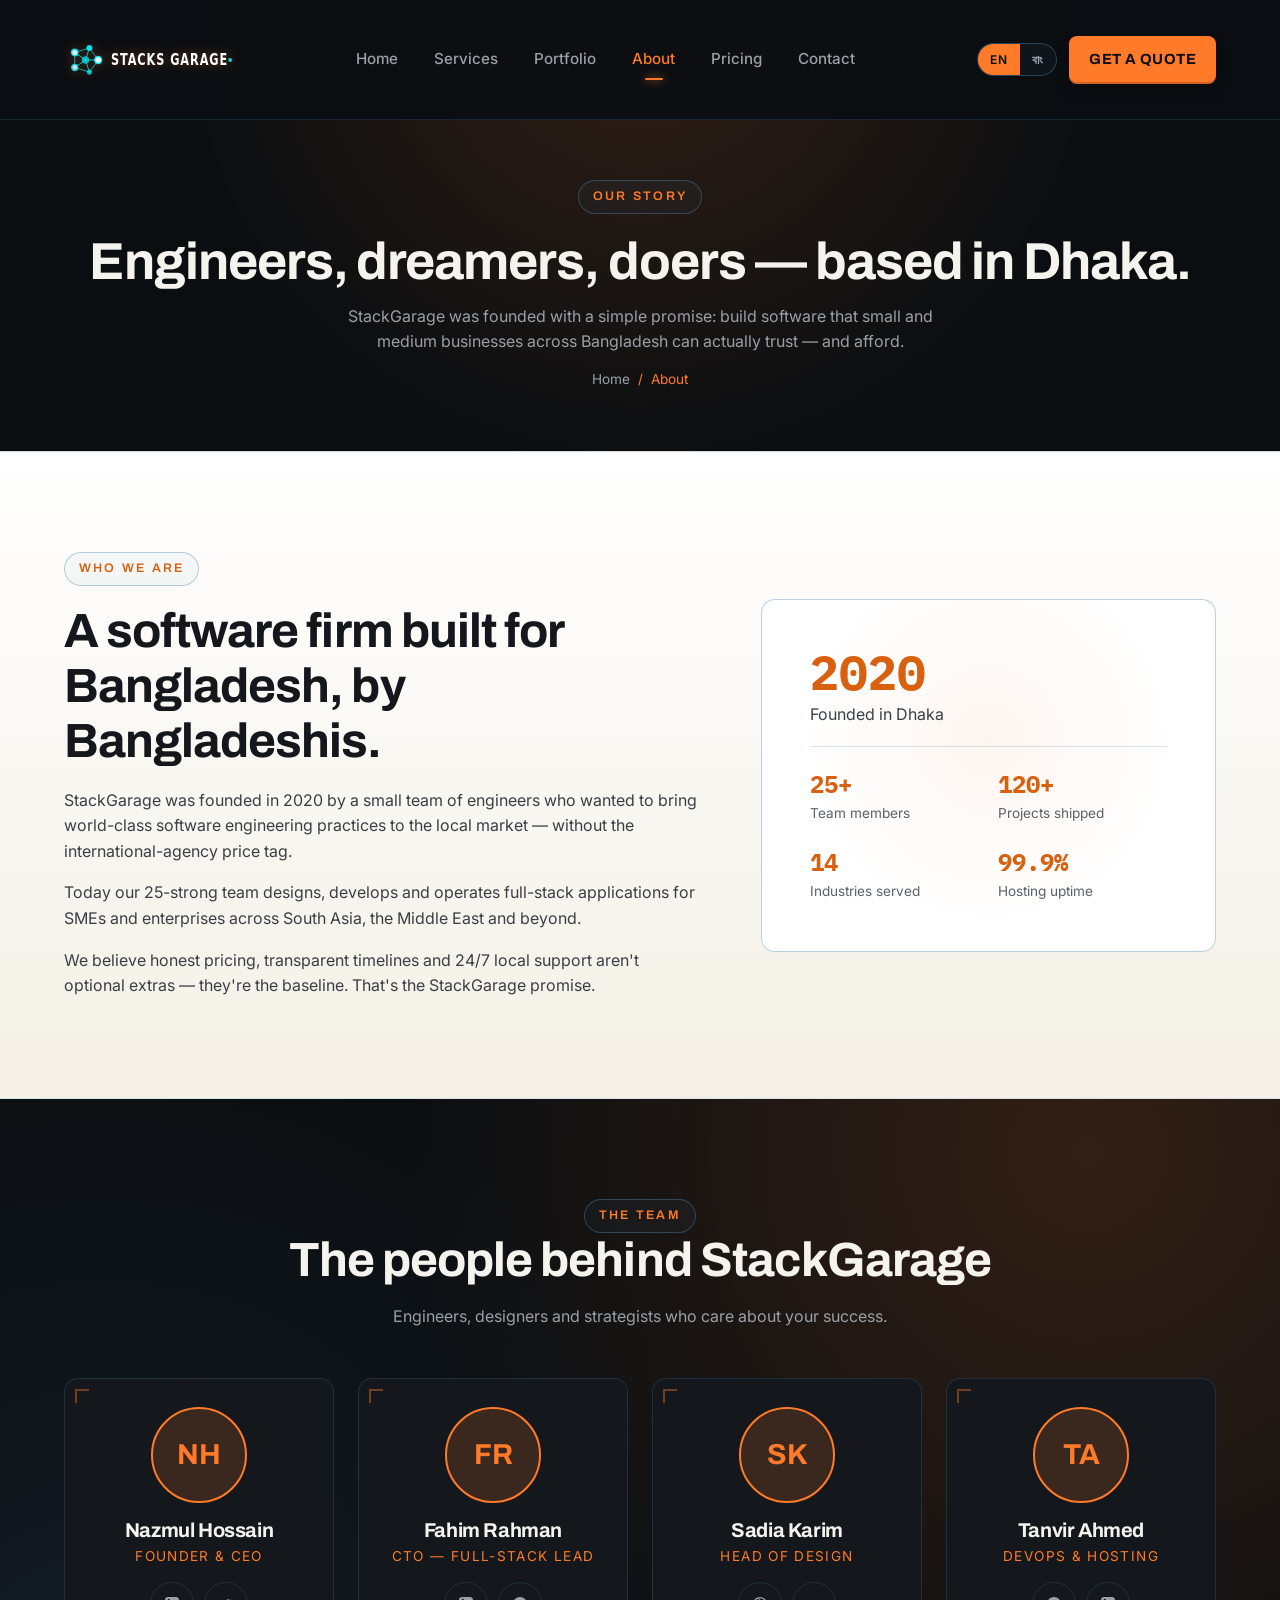
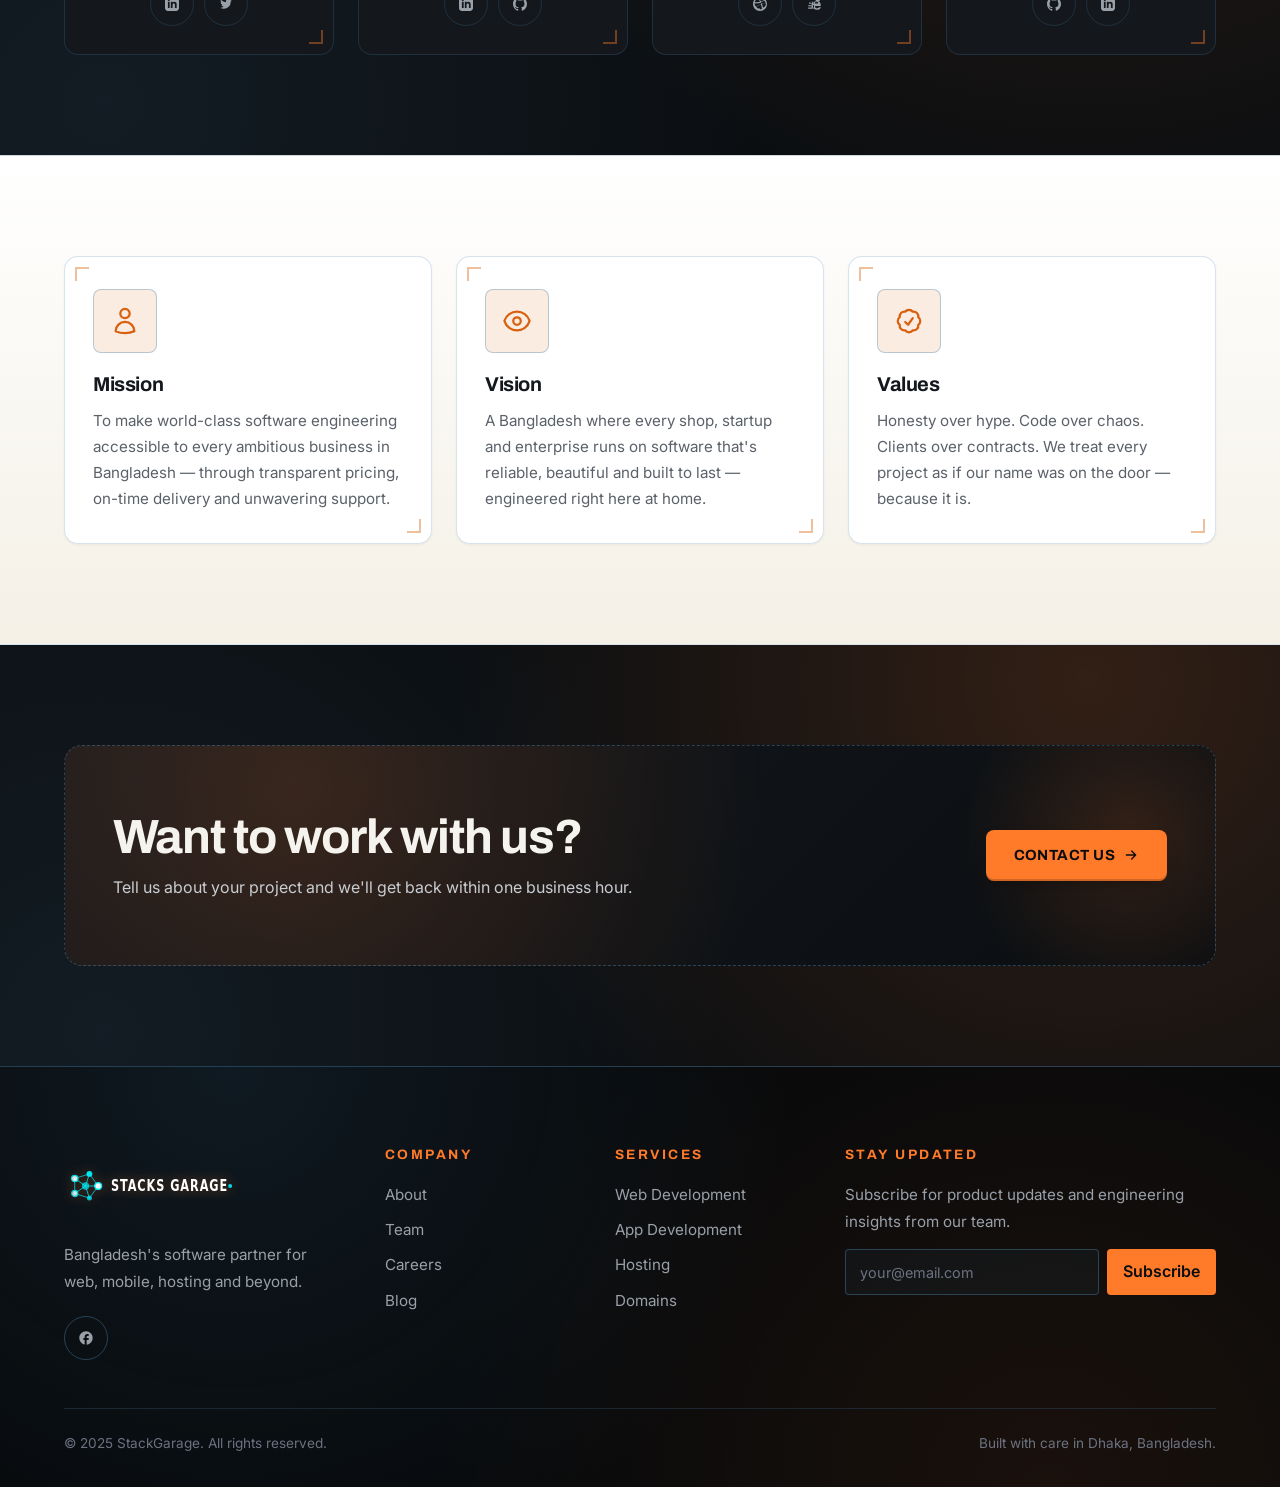
==== commit e011c982: "Update page layouts and CSS styling" ====
--- a/about.html
+++ b/about.html
@@ -8,7 +8,7 @@
   <link rel="icon" type="image/svg+xml" href="assets/img/logos/StackGarage-mark.svg">
   <link rel="preconnect" href="https://fonts.googleapis.com">
   <link rel="preconnect" href="https://fonts.gstatic.com" crossorigin>
-  <link href="https://fonts.googleapis.com/css2?family=Inter:wght@300;400;500;600;700&family=Space+Grotesk:wght@500;600;700&family=Noto+Sans+Bengali:wght@400;500;600;700&display=swap" rel="stylesheet">
+  <link href="https://fonts.googleapis.com/css2?family=Inter:wght@300;400;500;600;700&family=Archivo:wght@600;700;800;900&family=IBM+Plex+Mono:wght@500;600;700&family=Noto+Sans+Bengali:wght@400;500;600;700&display=swap" rel="stylesheet">
   <link rel="stylesheet" href="css/base.css">
   <link rel="stylesheet" href="css/layout.css">
   <link rel="stylesheet" href="css/components.css">
@@ -65,7 +65,7 @@
 
   <section class="section section-light" aria-label="Company overview">
     <div class="container">
-      <div class="grid" style="grid-template-columns:1.4fr 1fr;gap:60px;align-items:center">
+      <div class="grid-split grid-split--wide">
         <div class="reveal">
           <span class="eyebrow">Who we are</span>
           <h2 style="margin:18px 0">A software firm built for Bangladesh, by Bangladeshis.</h2>
@@ -77,14 +77,14 @@
           <div style="padding:48px;border:1px solid var(--border-strong);border-radius:var(--radius-lg);background:var(--bg-elev);position:relative;overflow:hidden">
             <div class="hero-spotlight" style="position:absolute;inset:0;opacity:.5"></div>
             <div style="position:relative;z-index:1">
-              <div style="font-family:var(--font-display);font-size:3rem;color:var(--accent);font-weight:700;line-height:1">2020</div>
+              <div style="font-family:var(--font-mono);font-size:3rem;color:var(--accent);font-weight:700;line-height:1">2020</div>
               <div style="margin-top:6px;color:var(--text-soft)">Founded in Dhaka</div>
               <div style="height:1px;background:var(--border);margin:18px 0"></div>
               <div style="display:grid;grid-template-columns:1fr 1fr;gap:18px">
-                <div><div style="font-family:var(--font-display);font-size:1.5rem;color:var(--accent);font-weight:700">25+</div><div style="font-size:.85rem;color:var(--text-muted)">Team members</div></div>
-                <div><div style="font-family:var(--font-display);font-size:1.5rem;color:var(--accent);font-weight:700">120+</div><div style="font-size:.85rem;color:var(--text-muted)">Projects shipped</div></div>
-                <div><div style="font-family:var(--font-display);font-size:1.5rem;color:var(--accent);font-weight:700">14</div><div style="font-size:.85rem;color:var(--text-muted)">Industries served</div></div>
-                <div><div style="font-family:var(--font-display);font-size:1.5rem;color:var(--accent);font-weight:700">99.9%</div><div style="font-size:.85rem;color:var(--text-muted)">Hosting uptime</div></div>
+                <div><div style="font-family:var(--font-mono);font-size:1.5rem;color:var(--accent);font-weight:700">25+</div><div style="font-size:.85rem;color:var(--text-muted)">Team members</div></div>
+                <div><div style="font-family:var(--font-mono);font-size:1.5rem;color:var(--accent);font-weight:700">120+</div><div style="font-size:.85rem;color:var(--text-muted)">Projects shipped</div></div>
+                <div><div style="font-family:var(--font-mono);font-size:1.5rem;color:var(--accent);font-weight:700">14</div><div style="font-size:.85rem;color:var(--text-muted)">Industries served</div></div>
+                <div><div style="font-family:var(--font-mono);font-size:1.5rem;color:var(--accent);font-weight:700">99.9%</div><div style="font-size:.85rem;color:var(--text-muted)">Hosting uptime</div></div>
               </div>
             </div>
           </div>
--- a/css/base.css
+++ b/css/base.css
@@ -4,55 +4,60 @@
    ============================================================ */
 
 :root {
-  /* ---------- Brand / Teal palette ---------- */
-  --teal-50:  #ecfeff;
-  --teal-100: #cffafe;
-  --teal-200: #a5f3fc;
-  --teal-300: #67e8f9;
-  --teal-400: #2dd4bf;
-  --teal-500: #14b8a6;
-  --teal-600: #0d9488;
-  --teal-700: #0f766e;
-  --teal-glow: #00f2fe;
-  --teal-dark: #031f26;
-  --teal-base: #010b0f;
-
-  /* ---------- Brand / Logo palette (extracted from logo) ---------- */
-  --brand-navy: #0d2540;
-  --brand-navy-soft: rgba(13, 37, 64, 0.55);
-  --brand-line: rgba(45, 212, 191, 0.28);
-  --logo-glow: rgba(45, 212, 191, 0.55);
-
-  /* ---------- Dark theme (default) ---------- */
-  --bg: #010b0f;
-  --bg-alt: #051418;
-  --bg-elev: #0a1f27;
-  --surface: rgba(0, 242, 254, 0.04);
-  --surface-strong: rgba(0, 242, 254, 0.08);
-  --border: rgba(0, 242, 254, 0.15);
-  --border-strong: rgba(0, 242, 254, 0.35);
-  --text: #ffffff;
-  --text-soft: #cbd5e1;
-  --text-muted: #94a3b8;
-  --text-dim: #64748b;
-  --accent: #00f2fe;
-  --accent-hover: #2dd4bf;
-  --accent-soft: rgba(0, 242, 254, 0.15);
-  --shadow-glow: 0 0 30px rgba(0, 242, 254, 0.35);
-  --shadow-card: 0 10px 30px -10px rgba(0, 242, 254, 0.25);
-  --header-bg: rgba(1, 11, 15, 0.7);
+  /* ---------- Brand / Workshop palette ---------- */
+  --blueprint-50:  #eef5fa;
+  --blueprint-100: #d7e7f2;
+  --blueprint-200: #aecfe4;
+  --blueprint-300: #7fb0d0;
+  --blueprint-400: #4c86b0;
+  --blueprint-500: #386f97;
+  --blueprint-600: #2c5878;
+  --blueprint-700: #1f3f57;
+  --signal-500: #ff7a29;
+  --signal-600: #d9600e;
+  --torque-400: #ffc93c;
+  --ink-base: #0b0e11;
+  --paper-base: #f4f0e6;
+
+  /* ---------- Brand / Logo accent (glow applied around fixed logo art) ---------- */
+  --brand-navy: #1f3f57;
+  --brand-navy-soft: rgba(31, 63, 87, 0.5);
+  --brand-line: rgba(76, 134, 176, 0.28);
+  --logo-glow: rgba(255, 122, 41, 0.4);
+
+  /* ---------- Dark theme (default) — "Night shift" ---------- */
+  --bg: #0b0e11;
+  --bg-alt: #0f1216;
+  --bg-elev: #14181d;
+  --surface: rgba(76, 134, 176, 0.06);
+  --surface-strong: rgba(76, 134, 176, 0.12);
+  --border: rgba(76, 134, 176, 0.22);
+  --border-strong: rgba(76, 134, 176, 0.42);
+  --text: #f5f3ee;
+  --text-soft: #c9cdd2;
+  --text-muted: #9aa0a8;
+  --text-dim: #6b7280;
+  --accent: #ff7a29;
+  --accent-hover: #ffc93c;
+  --accent-soft: rgba(255, 122, 41, 0.16);
+  --blueprint: rgba(76, 134, 176, 0.35);
+  --torque: #ffc93c;
+  --shadow-glow: 0 0 24px rgba(255, 122, 41, 0.35);
+  --shadow-card: 0 14px 32px -12px rgba(0, 0, 0, 0.55);
+  --header-bg: rgba(11, 14, 17, 0.94);
   --logo: 'white';
 
   /* ---------- Typography ---------- */
   --font-sans: 'Inter', system-ui, -apple-system, 'Segoe UI', Roboto, sans-serif;
-  --font-display: 'Space Grotesk', 'Inter', sans-serif;
+  --font-display: 'Archivo', 'Inter', sans-serif;
+  --font-mono: 'IBM Plex Mono', 'SFMono-Regular', Consolas, monospace;
   --font-bn: 'Noto Sans Bengali', 'Inter', sans-serif;
 
   /* ---------- Spacing & radius ---------- */
-  --radius-sm: 6px;
-  --radius-md: 12px;
-  --radius-lg: 20px;
-  --radius-xl: 28px;
+  --radius-sm: 4px;
+  --radius-md: 8px;
+  --radius-lg: 14px;
+  --radius-xl: 18px;
 
   /* ---------- Layout ---------- */
   --container: 1200px;
@@ -66,27 +71,29 @@
   --ease: cubic-bezier(0.4, 0, 0.2, 1);
 }
 
-/* Light theme — applied per-section via .section-light */
+/* Light theme — applied per-section via .section-light — "Workshop floor" */
 .section-light {
-  --bg: #f8fafc;
+  --bg: #f4f0e6;
   --bg-alt: #ffffff;
   --bg-elev: #ffffff;
-  --surface: rgba(13, 148, 136, 0.04);
-  --surface-strong: rgba(13, 148, 136, 0.08);
-  --border: rgba(13, 148, 136, 0.18);
-  --border-strong: rgba(13, 148, 136, 0.4);
-  --text: #0f172a;
-  --text-soft: #334155;
-  --text-muted: #475569;
-  --text-dim: #64748b;
-  --accent: #0d9488;
-  --accent-hover: #0f766e;
-  --accent-soft: rgba(13, 148, 136, 0.1);
-  --shadow-glow: 0 0 30px rgba(13, 148, 136, 0.2);
-  --shadow-card: 0 10px 30px -10px rgba(13, 148, 136, 0.2);
-  --header-bg: rgba(248, 250, 252, 0.85);
+  --surface: rgba(76, 134, 176, 0.05);
+  --surface-strong: rgba(76, 134, 176, 0.09);
+  --border: rgba(76, 134, 176, 0.22);
+  --border-strong: rgba(76, 134, 176, 0.38);
+  --text: #14181d;
+  --text-soft: #3a3f46;
+  --text-muted: #5b6169;
+  --text-dim: #82878e;
+  --accent: #d9600e;
+  --accent-hover: #b84e0a;
+  --accent-soft: rgba(217, 96, 14, 0.12);
+  --blueprint: rgba(76, 134, 176, 0.3);
+  --torque: #b8860a;
+  --shadow-glow: 0 0 24px rgba(217, 96, 14, 0.18);
+  --shadow-card: 0 14px 32px -12px rgba(20, 24, 29, 0.14);
+  --header-bg: rgba(244, 240, 230, 0.96);
   --logo: 'black';
-  --text-soft-light: #334155;
+  --text-soft-light: #3a3f46;
 }
 
 /* ============================================================
@@ -150,7 +157,7 @@
 p { color: var(--text-soft); }
 
 .text-gradient {
-  background: linear-gradient(135deg, var(--accent) 0%, var(--teal-500) 100%);
+  background: linear-gradient(135deg, var(--accent) 0%, var(--torque) 100%);
   -webkit-background-clip: text;
   background-clip: text;
   -webkit-text-fill-color: transparent;
@@ -158,7 +165,7 @@
 }
 
 .section-light .text-gradient {
-  background: linear-gradient(135deg, var(--teal-600) 0%, var(--teal-400) 100%);
+  background: linear-gradient(135deg, var(--accent) 0%, var(--accent-hover) 100%);
   -webkit-background-clip: text;
   background-clip: text;
 }
@@ -220,12 +227,72 @@
 .grid-3 { grid-template-columns: repeat(3, 1fr); }
 .grid-4 { grid-template-columns: repeat(4, 1fr); }
 
+/* Generic two-column content split (copy + visual) — collapses to
+   one column at 900px, see responsive.css */
+.grid-split {
+  display: grid;
+  grid-template-columns: 1fr 1fr;
+  gap: 60px;
+  align-items: center;
+}
+.grid-split--wide { grid-template-columns: 1.4fr 1fr; }
+
+/* Two-column service split (copy + info panel) — collapses to one
+   column at 900px, see responsive.css */
+.service-split {
+  display: grid;
+  grid-template-columns: 1fr 1fr;
+  gap: 60px;
+  align-items: center;
+  margin-bottom: 120px;
+}
+.service-split:last-child { margin-bottom: 0; }
+.service-split__panel {
+  padding: 48px;
+  border: 1px solid var(--border);
+  border-radius: var(--radius-lg);
+  background: var(--bg-elev);
+  position: relative;
+  overflow: hidden;
+}
+.service-split__badge {
+  position: relative;
+  z-index: 1;
+  display: inline-block;
+  padding: 4px 10px;
+  background: var(--accent);
+  color: var(--bg);
+  border-radius: var(--radius-sm);
+  font-family: var(--font-mono);
+  font-size: 0.72rem;
+  font-weight: 700;
+  letter-spacing: 0.06em;
+  text-transform: uppercase;
+}
+
 .flex-center { display: flex; align-items: center; justify-content: center; }
 .text-center { text-align: center; }
 
 .sr-only {
   position: absolute; width: 1px; height: 1px; padding: 0; margin: -1px;
   overflow: hidden; clip: rect(0,0,0,0); white-space: nowrap; border: 0;
+}
+
+/* ============================================================
+   Keyboard focus — visible, brand-colored ring; silent for mouse/touch
+   ============================================================ */
+:focus-visible {
+  outline: 2px solid var(--accent);
+  outline-offset: 3px;
+  border-radius: 4px;
+}
+.btn:focus-visible,
+.faq__question:focus-visible,
+.portfolio-card:focus-visible,
+.demo-modal__close:focus-visible,
+.nav__burger:focus-visible {
+  outline-offset: 2px;
+  box-shadow: 0 0 0 4px var(--accent-soft);
 }
 
 /* Reduced motion */
@@ -248,15 +315,15 @@
   display: block;
 }
 .nav__logo .nav__logo-img[src$=".svg"] {
-  /* A tiny extra filter so the SVG crispens against the dark glass nav header */
-  filter: drop-shadow(0 0 6px rgba(0, 242, 254, 0.18));
+  /* A tiny extra filter so the SVG crispens against the flat ink nav header */
+  filter: drop-shadow(0 0 6px var(--logo-glow));
   transition: filter var(--t-base) var(--ease);
 }
 .site-header.nav--over-light .nav__logo .nav__logo-img[src$=".svg"] {
-  filter: drop-shadow(0 0 6px rgba(13, 148, 136, 0.25));
+  filter: drop-shadow(0 0 6px rgba(217, 96, 14, 0.22));
 }
 .nav__logo:hover .nav__logo-img[src$=".svg"] {
-  filter: drop-shadow(0 0 12px rgba(0, 242, 254, 0.55));
+  filter: drop-shadow(0 0 12px var(--logo-glow));
 }
 
 /* ============================================================
--- a/css/layout.css
+++ b/css/layout.css
@@ -12,20 +12,23 @@
   z-index: 100;
   height: var(--nav-h);
   background: var(--header-bg);
-  backdrop-filter: blur(14px) saturate(150%);
-  -webkit-backdrop-filter: blur(14px) saturate(150%);
   border-bottom: 1px solid var(--border);
   transition: background var(--t-base) var(--ease), border-color var(--t-base) var(--ease), box-shadow var(--t-base) var(--ease);
 }
 .site-header.is-scrolled {
-  box-shadow: 0 4px 20px rgba(0, 0, 0, 0.25);
-}
+  border-bottom-color: var(--accent);
+  box-shadow: 0 4px 20px rgba(0, 0, 0, 0.35);
+}
+/* Header is fixed and rides over both dark and light sections on single-page
+   scroll — nav--over-light is toggled by menu.js and needs literal "workshop
+   floor" values since the :root tokens it would otherwise read stay dark-themed. */
 .site-header.nav--over-light {
-  background: rgba(248, 250, 252, 0.92);
-  border-bottom-color: rgba(13, 148, 136, 0.2);
-}
-.site-header.nav--over-light .nav__link { color: var(--text-muted); }
-.site-header.nav--over-light .nav__link.is-active { color: var(--accent); }
+  background: rgba(244, 240, 230, 0.96);
+  border-bottom-color: rgba(76, 134, 176, 0.3);
+}
+.site-header.nav--over-light.is-scrolled { border-bottom-color: #d9600e; }
+.site-header.nav--over-light .nav__link { color: #5b6169; }
+.site-header.nav--over-light .nav__link.is-active { color: #d9600e; }
 
 .nav {
   height: 100%;
@@ -178,12 +181,6 @@
   padding: 0 24px;
 }
 
-.hero__floats {
-  position: absolute; inset: 0;
-  pointer-events: none;
-  z-index: 5;
-}
-
 .hero__cta-row {
   display: flex; gap: 16px;
   justify-content: center;
@@ -191,44 +188,48 @@
   margin-top: 28px;
 }
 
-/* Hero visual layers */
-.hero__orbit {
-  position: absolute;
-  top: 50%; left: 0;
-  width: 500px; height: 500px;
-  transform: translate(-50%, -50%);
-  pointer-events: none;
-  opacity: 0.7;
-  z-index: 1;
-}
-.hero__orbit--right {
-  left: auto; right: 0;
-  transform: translate(50%, -50%);
-}
-.hero__orbit-ring {
+/* ============================================================
+   Hero — blueprint drafting-paper backdrop (replaces the old
+   sci-fi orbit rings / cityscape / circuit decoration)
+   ============================================================ */
+.hero__blueprint {
   position: absolute; inset: 0;
-  border-radius: 50%;
-}
-.hero__orbit-ring--1 { border: 1px solid var(--border-strong); border-top-color: var(--accent); border-bottom-color: var(--accent); }
-.hero__orbit-ring--2 { inset: 25px; border: 2px dashed var(--teal-500); opacity: 0.4; }
-.hero__orbit-ring--3 { inset: 55px; }
-.hero__orbit-ring--4 { inset: 80px; border: 4px dotted var(--accent); opacity: 0.3; }
-.hero__orbit-ring--5 { inset: 100px; border: 1px solid var(--border); }
-
-.hero__spotlight {
-  position: absolute; inset: 0;
-  background-image: radial-gradient(circle at 50% 40%, var(--accent-soft) 0%, transparent 60%);
   pointer-events: none;
   z-index: 0;
-}
+  background-image:
+    linear-gradient(var(--blueprint) 1px, transparent 1px),
+    linear-gradient(90deg, var(--blueprint) 1px, transparent 1px);
+  background-size: 48px 48px;
+  opacity: 0.35;
+  mask-image: radial-gradient(ellipse 70% 60% at 50% 40%, #000 0%, transparent 75%);
+  -webkit-mask-image: radial-gradient(ellipse 70% 60% at 50% 40%, #000 0%, transparent 75%);
+}
+.hero__dims {
+  position: absolute; inset: 0;
+  pointer-events: none;
+  z-index: 1;
+}
+.hero__dims span {
+  position: absolute;
+  font-family: var(--font-mono);
+  font-size: 0.72rem;
+  letter-spacing: 0.08em;
+  color: var(--blueprint);
+}
+.hero__dims .dim-line {
+  position: absolute;
+  background: var(--blueprint);
+}
+.hero__dims .dim-line--h { height: 1px; }
+.hero__dims .dim-line--v { width: 1px; }
 
 /* ============================================================
    Section header variations
    ============================================================ */
 .section--dark {
   background:
-    radial-gradient(circle at 80% 10%, rgba(0, 242, 254, 0.08), transparent 60%),
-    radial-gradient(circle at 10% 90%, rgba(13, 37, 64, 0.55), transparent 50%),
+    radial-gradient(circle at 85% 8%, var(--accent-soft), transparent 55%),
+    radial-gradient(circle at 8% 92%, rgba(76, 134, 176, 0.12), transparent 50%),
     var(--bg);
   color: var(--text);
 }
@@ -246,9 +247,9 @@
    ============================================================ */
 .site-footer {
   background:
-    radial-gradient(circle at 20% 0%, rgba(0, 242, 254, 0.08), transparent 50%),
-    radial-gradient(circle at 80% 100%, rgba(13, 37, 64, 0.55), transparent 60%),
-    #02090d;
+    radial-gradient(circle at 18% 0%, rgba(76, 134, 176, 0.14), transparent 50%),
+    radial-gradient(circle at 82% 100%, rgba(255, 122, 41, 0.08), transparent 55%),
+    #06080a;
   color: var(--text);
   padding: 80px 0 32px;
   border-top: 1px solid var(--border-strong);
@@ -281,7 +282,7 @@
   display: flex; gap: 12px; margin-top: 20px;
 }
 .footer__socials a {
-  width: 40px; height: 40px;
+  width: 44px; height: 44px;
   display: inline-flex; align-items: center; justify-content: center;
   border: 1px solid var(--border-strong);
   border-radius: 50%;
--- a/css/components.css
+++ b/css/components.css
@@ -1,6 +1,6 @@
 /* ============================================================
    StackGarage — components.css
-   Buttons, cards, forms, accordions, badges
+   Buttons, Work Order cards, forms, accordions, badges
    ============================================================ */
 
 /* ============================================================
@@ -11,12 +11,13 @@
   align-items: center;
   justify-content: center;
   gap: 8px;
+  min-height: 48px;
   padding: 14px 28px;
   border-radius: var(--radius-md);
   font-family: var(--font-display);
-  font-weight: 600;
-  font-size: 0.95rem;
-  letter-spacing: 0.04em;
+  font-weight: 700;
+  font-size: 0.92rem;
+  letter-spacing: 0.03em;
   text-transform: uppercase;
   position: relative;
   transition: all var(--t-base) var(--ease);
@@ -25,80 +26,95 @@
 }
 
 .btn--primary {
-  background: linear-gradient(135deg, var(--accent) 0%, var(--teal-500) 100%);
+  background: var(--accent);
   color: var(--bg);
-  box-shadow: 0 8px 24px -8px var(--accent);
+  box-shadow: inset 0 -2px 0 rgba(0, 0, 0, 0.18), 0 8px 20px -10px rgba(0, 0, 0, 0.5);
 }
 .btn--primary:hover {
+  background: var(--accent-hover);
   transform: translateY(-2px);
-  box-shadow: 0 12px 32px -8px var(--accent), var(--shadow-glow);
+  box-shadow: inset 0 -2px 0 rgba(0, 0, 0, 0.18), 0 12px 26px -10px rgba(0, 0, 0, 0.55), var(--shadow-glow);
 }
 
 .btn--ghost {
-  background: var(--surface);
-  border: 1px solid var(--border-strong);
+  background: transparent;
+  border: 1.5px dashed var(--border-strong);
   color: var(--text);
-  backdrop-filter: blur(8px);
 }
 .btn--ghost:hover {
   background: var(--surface-strong);
   border-color: var(--accent);
-  color: var(--accent);
-}
-
-/* Sci-fi chamfered button (used in hero) */
-.btn--sci {
-  background: transparent;
-  color: var(--text);
-  padding: 16px 36px;
-  border: 1px solid var(--accent);
-  clip-path: polygon(20px 0, 100% 0, 100% calc(100% - 20px), calc(100% - 20px) 100%, 0 100%, 0 20px);
-  position: relative;
-  overflow: visible;
-}
-.btn--sci::before {
-  content: '';
-  position: absolute; inset: 0;
-  background: linear-gradient(135deg, var(--accent), var(--teal-500));
-  z-index: -1;
-  opacity: 0;
-  transition: opacity var(--t-base) var(--ease);
-}
-.btn--sci:hover { color: var(--bg); }
-.btn--sci:hover::before { opacity: 1; }
-.btn--sci:hover { transform: translateY(-2px); box-shadow: var(--shadow-glow); }
-
-/* ============================================================
-   Service / feature card
-   ============================================================ */
-.card {
+  border-style: solid;
+  color: var(--accent);
+}
+
+/* ============================================================
+   Work Order card — the shared "job ticket" signature: a
+   flat ink surface with a dimension-bracket corner mark.
+   Reused by .card, .offer-card, .testimonial, .team__card,
+   .stat, .portfolio-card. .plan gets a single bracket (see below)
+   since its ::before is reserved for the "Most Popular" stamp.
+   ============================================================ */
+.card,
+.offer-card,
+.testimonial,
+.team__card,
+.stat,
+.portfolio-card {
   position: relative;
   background: var(--bg-elev);
   border: 1px solid var(--border);
+  overflow: hidden;
+  transition: all var(--t-base) var(--ease);
+}
+.card::before, .card::after,
+.offer-card::before, .offer-card::after,
+.testimonial::before, .testimonial::after,
+.team__card::before, .team__card::after,
+.stat::before, .stat::after,
+.portfolio-card::before, .portfolio-card::after,
+.plan::after {
+  content: '';
+  position: absolute;
+  width: 14px; height: 14px;
+  border: 2px solid var(--accent);
+  opacity: 0.4;
+  transition: all var(--t-base) var(--ease);
+  pointer-events: none;
+}
+.card::before, .offer-card::before, .testimonial::before,
+.team__card::before, .stat::before, .portfolio-card::before {
+  top: 10px; left: 10px; border-right: 0; border-bottom: 0;
+}
+.card::after, .offer-card::after, .testimonial::after,
+.team__card::after, .stat::after, .portfolio-card::after, .plan::after {
+  bottom: 10px; right: 10px; border-left: 0; border-top: 0;
+}
+.card:hover::before, .offer-card:hover::before, .testimonial:hover::before,
+.team__card:hover::before, .stat:hover::before, .portfolio-card:hover::before {
+  top: 6px; left: 6px; opacity: 0.85;
+}
+.card:hover::after, .offer-card:hover::after, .testimonial:hover::after,
+.team__card:hover::after, .stat:hover::after, .portfolio-card:hover::after,
+.plan:hover::after {
+  bottom: 6px; right: 6px; opacity: 0.85;
+}
+
+/* ============================================================
+   Service / feature card
+   ============================================================ */
+.card {
   border-radius: var(--radius-lg);
   padding: 32px 28px;
-  overflow: hidden;
-  transition: all var(--t-base) var(--ease);
-}
-.card::before {
-  content: '';
-  position: absolute;
-  top: -1px; left: -1px; right: -1px;
-  height: 2px;
-  background: linear-gradient(90deg, transparent, var(--accent), transparent);
-  transform: translateX(-100%);
-  transition: transform var(--t-slow) var(--ease);
 }
 .card:hover {
   border-color: var(--border-strong);
   transform: translateY(-6px);
   box-shadow: var(--shadow-card);
 }
-.card:hover::before { transform: translateX(0); }
 
 .section-light .card {
-  background: var(--bg-elev);
-  box-shadow: 0 1px 3px rgba(0,0,0,0.04);
+  box-shadow: 0 1px 3px rgba(20, 24, 29, 0.05);
 }
 
 .card__icon {
@@ -179,7 +195,7 @@
 .feature-item__text { font-size: 0.88rem; color: var(--text-muted); }
 
 /* ============================================================
-   Trust bar
+   Trust bar — dashed nameplate tags
    ============================================================ */
 .trust-bar {
   display: grid;
@@ -195,15 +211,17 @@
   border-radius: var(--radius-md);
   background: var(--surface);
   color: var(--text-muted);
-  font-family: var(--font-display);
-  font-size: 0.95rem;
+  font-family: var(--font-mono);
+  font-size: 0.85rem;
   font-weight: 600;
   letter-spacing: 0.05em;
+  text-transform: uppercase;
   transition: all var(--t-fast) var(--ease);
 }
 .trust-bar__item:hover {
   color: var(--accent);
   border-color: var(--accent);
+  border-style: solid;
   transform: translateY(-2px);
 }
 .trust-bar__heading {
@@ -216,7 +234,7 @@
 }
 
 /* ============================================================
-   Tech stack marquee
+   Tech stack marquee — stamped tool tags
    ============================================================ */
 .marquee {
   overflow: hidden;
@@ -235,21 +253,22 @@
   align-items: center;
   gap: 10px;
   padding: 12px 22px;
-  border: 1px solid var(--border);
-  border-radius: 999px;
+  border: 1px dashed var(--border-strong);
+  border-radius: var(--radius-sm);
   background: var(--surface);
   color: var(--text-soft);
-  font-family: var(--font-display);
-  font-size: 0.95rem;
+  font-family: var(--font-mono);
+  font-size: 0.88rem;
   font-weight: 600;
+  letter-spacing: 0.02em;
   white-space: nowrap;
   transition: all var(--t-fast) var(--ease);
 }
-.marquee__item:hover { border-color: var(--accent); color: var(--accent); }
+.marquee__item:hover { border-color: var(--accent); border-style: solid; color: var(--accent); }
 .marquee__item svg { width: 22px; height: 22px; color: var(--accent); }
 
 /* ============================================================
-   Process / timeline
+   Process / timeline — build stages, stamped step numbers
    ============================================================ */
 .process {
   display: grid;
@@ -261,8 +280,8 @@
   content: '';
   position: absolute;
   top: 36px; left: 8%; right: 8%;
-  height: 2px;
-  background: linear-gradient(90deg, transparent, var(--border-strong), var(--accent), var(--border-strong), transparent);
+  height: 0;
+  border-top: 2px dashed var(--border-strong);
   z-index: 0;
 }
 .process__step {
@@ -278,8 +297,8 @@
   background: var(--bg);
   border: 2px solid var(--accent);
   color: var(--accent);
-  font-family: var(--font-display);
-  font-size: 1.6rem;
+  font-family: var(--font-mono);
+  font-size: 1.4rem;
   font-weight: 700;
   box-shadow: 0 0 0 6px var(--bg), 0 0 20px var(--accent-soft);
   transition: all var(--t-base) var(--ease);
@@ -308,22 +327,25 @@
   margin-bottom: 36px;
 }
 .portfolio-filters button {
-  padding: 8px 18px;
-  border-radius: 999px;
-  border: 1px solid var(--border);
+  min-height: 44px;
+  padding: 12px 18px;
+  border-radius: var(--radius-sm);
+  border: 1px dashed var(--border-strong);
   background: var(--surface);
   color: var(--text-muted);
-  font-family: var(--font-display);
-  font-size: 0.85rem;
+  font-family: var(--font-mono);
+  font-size: 0.8rem;
   font-weight: 600;
   letter-spacing: 0.05em;
+  text-transform: uppercase;
   transition: all var(--t-fast) var(--ease);
 }
 .portfolio-filters button.is-active,
 .portfolio-filters button:hover {
   background: var(--accent);
+  border-color: var(--accent);
+  border-style: solid;
   color: var(--bg);
-  border-color: var(--accent);
   box-shadow: 0 0 16px var(--accent-soft);
 }
 
@@ -333,13 +355,8 @@
   gap: 24px;
 }
 .portfolio-card {
-  position: relative;
   border-radius: var(--radius-lg);
-  overflow: hidden;
-  border: 1px solid var(--border);
-  background: var(--bg-elev);
   aspect-ratio: 4 / 3;
-  transition: all var(--t-base) var(--ease);
 }
 .portfolio-card img,
 .portfolio-card__thumb {
@@ -352,7 +369,7 @@
 .portfolio-card:hover .portfolio-card__thumb { transform: scale(1.08); }
 .portfolio-card__overlay {
   position: absolute; inset: 0;
-  background: linear-gradient(180deg, transparent 30%, rgba(1,11,15,0.95) 100%);
+  background: linear-gradient(180deg, transparent 30%, rgba(11, 14, 17, 0.95) 100%);
   display: flex;
   flex-direction: column;
   justify-content: flex-end;
@@ -363,12 +380,25 @@
 .portfolio-card:hover .portfolio-card__overlay { opacity: 1; }
 .portfolio-card__overlay h4 { color: #fff; margin-bottom: 6px; }
 .portfolio-card__overlay span { color: var(--accent); font-size: 0.85rem; font-weight: 600; }
+.portfolio-card__metric {
+  display: block;
+  margin-top: 10px;
+  font-family: var(--font-mono);
+  font-size: 0.8rem;
+  font-weight: 700;
+  color: var(--torque);
+  letter-spacing: 0.02em;
+}
 .portfolio-card__overlay .tags { display: flex; flex-wrap: wrap; gap: 6px; margin-top: 12px; }
 .portfolio-card__overlay .tag {
-  font-size: 0.7rem;
+  font-family: var(--font-mono);
+  font-size: 0.68rem;
+  letter-spacing: 0.02em;
+  text-transform: uppercase;
   padding: 4px 10px;
-  border-radius: 999px;
-  background: rgba(0, 242, 254, 0.15);
+  border-radius: var(--radius-sm);
+  border: 1px dashed var(--accent);
+  background: var(--accent-soft);
   color: var(--accent);
 }
 
@@ -383,14 +413,12 @@
 .stat {
   text-align: center;
   padding: 32px 16px;
-  border: 1px solid var(--border);
   border-radius: var(--radius-lg);
   background: var(--surface);
-  transition: all var(--t-base) var(--ease);
 }
 .stat:hover { border-color: var(--accent); transform: translateY(-4px); }
 .stat__num {
-  font-family: var(--font-display);
+  font-family: var(--font-mono);
   font-size: clamp(2rem, 4vw, 3rem);
   font-weight: 700;
   color: var(--accent);
@@ -405,7 +433,8 @@
 }
 
 /* ============================================================
-   Pricing
+   Pricing — job-quote cards (single dimension bracket; the
+   ::before pseudo-element is reserved for the featured stamp)
    ============================================================ */
 .pricing {
   display: grid;
@@ -421,28 +450,33 @@
   background: var(--bg-elev);
   text-align: center;
   display: flex; flex-direction: column;
+  overflow: hidden;
   transition: all var(--t-base) var(--ease);
 }
 .plan:hover { border-color: var(--accent); transform: translateY(-6px); }
 .plan--featured {
   border-color: var(--accent);
   background: linear-gradient(180deg, var(--accent-soft) 0%, var(--bg-elev) 60%);
-  box-shadow: 0 0 40px var(--accent-soft);
+  box-shadow: var(--shadow-glow);
 }
 .plan--featured::before {
   content: 'Most Popular';
   position: absolute;
-  top: -12px; left: 50%;
-  transform: translateX(-50%);
-  padding: 4px 14px;
-  font-size: 0.7rem;
-  letter-spacing: 0.18em;
+  top: 14px; left: 50%;
+  transform: translateX(-50%) rotate(-3deg);
+  padding: 4px 12px;
+  font-family: var(--font-mono);
+  font-size: 0.66rem;
+  letter-spacing: 0.14em;
   text-transform: uppercase;
   font-weight: 700;
-  background: var(--accent);
-  color: var(--bg);
-  border-radius: 999px;
-}
+  color: var(--accent);
+  border: 1.5px dashed var(--accent);
+  border-radius: var(--radius-sm);
+  background: var(--accent-soft);
+  z-index: 1;
+}
+.plan--featured .plan__name { margin-top: 20px; }
 .plan__name {
   font-family: var(--font-display);
   font-size: 1.2rem;
@@ -452,8 +486,8 @@
   margin-bottom: 8px;
 }
 .plan__price {
-  font-family: var(--font-display);
-  font-size: 2.5rem;
+  font-family: var(--font-mono);
+  font-size: 2.3rem;
   font-weight: 700;
   color: var(--text);
   margin: 8px 0 4px;
@@ -488,10 +522,7 @@
 .team__card {
   text-align: center;
   padding: 28px 20px;
-  border: 1px solid var(--border);
   border-radius: var(--radius-lg);
-  background: var(--bg-elev);
-  transition: all var(--t-base) var(--ease);
 }
 .team__card:hover { transform: translateY(-4px); border-color: var(--accent); }
 .team__avatar {
@@ -510,7 +541,7 @@
 .team__role { font-size: 0.85rem; color: var(--accent); letter-spacing: 0.1em; text-transform: uppercase; }
 .team__socials { display: flex; gap: 10px; justify-content: center; margin-top: 14px; }
 .team__socials a {
-  width: 32px; height: 32px;
+  width: 44px; height: 44px;
   display: inline-flex; align-items: center; justify-content: center;
   border: 1px solid var(--border);
   border-radius: 50%;
@@ -540,12 +571,8 @@
 .testimonial {
   flex: 0 0 calc((100% - 48px) / 3);
   scroll-snap-align: start;
-  background: var(--bg-elev);
-  border: 1px solid var(--border);
   border-radius: var(--radius-lg);
   padding: 28px;
-  position: relative;
-  transition: all var(--t-base) var(--ease);
 }
 .testimonial:hover { border-color: var(--border-strong); transform: translateY(-4px); }
 .testimonial__quote-mark {
@@ -628,6 +655,7 @@
   align-items: center;
   gap: 16px;
   width: 100%;
+  min-height: 44px;
   padding: 18px 22px;
   text-align: left;
   font-family: var(--font-display);
@@ -659,7 +687,7 @@
 .faq__item.is-open .faq__answer { max-height: 400px; }
 
 /* ============================================================
-   Forms
+   Forms — floating labels, live validation states
    ============================================================ */
 .form {
   display: grid;
@@ -682,6 +710,7 @@
 .form__field select,
 .form__field textarea {
   width: 100%;
+  min-height: 48px;
   padding: 12px 16px;
   background: var(--surface);
   border: 1px solid var(--border);
@@ -708,6 +737,40 @@
   margin-top: 4px;
 }
 .form__field.error .form__error { display: block; }
+
+/* Floating-label variant — label sits inside the field until
+   focused or filled; CSS-only via :placeholder-shown, so the
+   existing form-validation.js needs no changes. Markup order:
+   input/textarea first, label second, input has placeholder=" ". */
+.form__field--floating {
+  position: relative;
+}
+.form__field--floating label {
+  position: absolute;
+  left: 16px; top: 15px;
+  margin: 0;
+  color: var(--text-dim);
+  font-weight: 500;
+  letter-spacing: 0;
+  text-transform: none;
+  background: transparent;
+  transition: all var(--t-fast) var(--ease);
+  pointer-events: none;
+}
+.form__field--floating input,
+.form__field--floating textarea { padding-top: 22px; padding-bottom: 8px; }
+.form__field--floating textarea ~ label { top: 15px; }
+.form__field--floating input:focus + label,
+.form__field--floating input:not(:placeholder-shown) + label,
+.form__field--floating textarea:focus + label,
+.form__field--floating textarea:not(:placeholder-shown) + label {
+  top: 6px;
+  font-size: 0.7rem;
+  font-weight: 700;
+  letter-spacing: 0.08em;
+  text-transform: uppercase;
+  color: var(--accent);
+}
 
 .form-success {
   display: none;
@@ -731,7 +794,7 @@
   background:
     radial-gradient(circle at 20% 20%, var(--accent-soft), transparent 50%),
     linear-gradient(135deg, var(--bg-elev), var(--bg));
-  border: 1px solid var(--border-strong);
+  border: 1px dashed var(--border-strong);
   display: grid;
   grid-template-columns: 1.4fr auto;
   align-items: center;
@@ -800,7 +863,7 @@
   max-width: 360px;
 }
 .toast.is-visible { transform: translateX(0); }
-.toast__icon { color: var(--accent); flex-shrink:0 }
+.toast__icon { color: var(--accent); flex-shrink: 0 }
 
 /* ============================================================
    Back to top
@@ -834,50 +897,38 @@
   gap: 28px;
 }
 .offer-card {
-  position: relative;
-  background: var(--bg-elev);
-  border: 1px solid var(--border);
   border-radius: var(--radius-lg);
   padding: 32px 28px;
   display: flex;
   flex-direction: column;
-  transition: all var(--t-base) var(--ease);
-  overflow: hidden;
 }
 .offer-card:hover {
   transform: translateY(-4px);
   border-color: var(--border-strong);
   box-shadow: var(--shadow-card);
 }
-.offer-card::before {
-  content: '';
-  position: absolute;
-  top: -1px; left: -1px; right: -1px;
-  height: 2px;
-  background: linear-gradient(90deg, transparent, var(--accent), transparent);
-  transform: translateX(-100%);
-  transition: transform var(--t-slow) var(--ease);
-}
-.offer-card:hover::before { transform: translateX(0); }
 .offer-card--featured {
   border-color: var(--accent);
   background:
-    radial-gradient(circle at 80% 0%, rgba(0, 242, 254, 0.12), transparent 50%),
-    linear-gradient(180deg, rgba(0, 242, 254, 0.06), var(--bg-elev) 60%);
-  box-shadow: 0 0 40px rgba(0, 242, 254, 0.18);
+    radial-gradient(circle at 80% 0%, var(--accent-soft), transparent 50%),
+    linear-gradient(180deg, var(--accent-soft), var(--bg-elev) 60%);
+  box-shadow: var(--shadow-glow);
 }
 .offer-card__ribbon {
   position: absolute;
   top: 14px; right: 14px;
   padding: 4px 10px;
-  border-radius: 999px;
-  background: var(--accent);
-  color: var(--bg);
-  font-family: var(--font-display);
-  font-size: 0.68rem;
-  font-weight: 700;
-  letter-spacing: 0.18em;
+  font-family: var(--font-mono);
+  font-size: 0.64rem;
+  font-weight: 700;
+  letter-spacing: 0.14em;
   text-transform: uppercase;
+  color: var(--accent);
+  border: 1.5px dashed var(--accent);
+  border-radius: var(--radius-sm);
+  background: var(--accent-soft);
+  transform: rotate(-3deg);
+  z-index: 1;
 }
 .offer-card__head {
   display: flex;
@@ -897,8 +948,8 @@
 .offer-card__icon svg { width: 28px; height: 28px; }
 .offer-card__title { font-family: var(--font-display); font-size: 1.4rem; font-weight: 700; }
 .offer-card__price {
-  font-family: var(--font-display);
-  font-size: 1.85rem;
+  font-family: var(--font-mono);
+  font-size: 1.7rem;
   font-weight: 700;
   color: var(--accent);
   line-height: 1;
@@ -906,8 +957,8 @@
 }
 .offer-card__price small { font-size: 0.9rem; font-weight: 400; color: var(--text-muted); margin-left: 6px; }
 .offer-card__price--neg {
-  font-family: var(--font-display);
-  font-size: 1.6rem;
+  font-family: var(--font-mono);
+  font-size: 1.5rem;
   font-weight: 700;
   color: var(--accent);
   line-height: 1;
@@ -960,7 +1011,7 @@
 .demo-modal__backdrop {
   position: absolute;
   inset: 0;
-  background: rgba(1, 11, 15, 0.78);
+  background: rgba(11, 14, 17, 0.8);
   backdrop-filter: blur(6px);
   -webkit-backdrop-filter: blur(6px);
   animation: dm-fade-in 0.18s ease;
@@ -990,7 +1041,7 @@
 .demo-modal__title { font-family: var(--font-display); font-size: 1.15rem; font-weight: 700; }
 .demo-modal__subtitle { font-size: 0.85rem; color: var(--text-muted); margin-top: 2px; }
 .demo-modal__close {
-  width: 40px; height: 40px;
+  width: 44px; height: 44px;
   display: inline-flex; align-items: center; justify-content: center;
   border: 1px solid var(--border-strong);
   border-radius: 50%;
@@ -1043,4 +1094,4 @@
 
 @media (prefers-reduced-motion: reduce) {
   .demo-modal__backdrop, .demo-modal__panel { animation: none; }
-}+}
--- a/css/animations.css
+++ b/css/animations.css
@@ -1,27 +1,7 @@
 /* ============================================================
    StackGarage — animations.css
-   Keyframes, glows, orbits, reveals
+   Keyframes: reveal-on-scroll, marquee, blink, stamp-in
    ============================================================ */
-
-/* ---------- Float ---------- */
-@keyframes float {
-  0%, 100% { transform: translateY(0); }
-  50%      { transform: translateY(-20px); }
-}
-@keyframes float-delayed {
-  0%, 100% { transform: translateY(0); }
-  50%      { transform: translateY(-15px); }
-}
-.animate-float       { animation: float 6s ease-in-out infinite; }
-.animate-float-d     { animation: float-delayed 7s ease-in-out infinite 1s; }
-
-/* ---------- Spin / orbit ---------- */
-@keyframes spin-cw  { from { transform: rotate(0deg); }   to { transform: rotate(360deg); } }
-@keyframes spin-ccw { from { transform: rotate(0deg); }   to { transform: rotate(-360deg); } }
-.animate-spin-cw       { animation: spin-cw  20s linear infinite; }
-.animate-spin-ccw      { animation: spin-ccw 25s linear infinite; }
-.animate-spin-cw-slow  { animation: spin-cw  40s linear infinite; }
-.animate-spin-ccw-slow { animation: spin-ccw 50s linear infinite; }
 
 /* ---------- Typewriter cursor blink ---------- */
 @keyframes blink {
@@ -29,12 +9,6 @@
   50%      { opacity: 0; }
 }
 .cursor-blink { animation: blink 1s step-end infinite; }
-
-/* ---------- Pulse glow ---------- */
-@keyframes pulse-glow {
-  0%, 100% { box-shadow: 0 0 15px rgba(0, 242, 254, 0.4), inset 0 0 10px rgba(0, 242, 254, 0.2); }
-  50%      { box-shadow: 0 0 30px rgba(0, 242, 254, 0.8), inset 0 0 20px rgba(0, 242, 254, 0.5); }
-}
 
 /* ---------- Marquee scroll ---------- */
 @keyframes marquee-scroll {
@@ -66,95 +40,22 @@
 .reveal--scale { transform: scale(0.9); }
 .reveal--scale.is-visible { transform: scale(1); }
 
-/* ---------- Floor grid ---------- */
-.floor-grid {
-  position: absolute;
-  bottom: 0; left: 0; right: 0;
-  height: 50vh;
-  background-image:
-    linear-gradient(to right, rgba(0, 242, 254, 0.08) 1px, transparent 1px),
-    linear-gradient(to top, rgba(0, 242, 254, 0.08) 1px, transparent 1px);
-  background-size: 60px 60px;
-  transform: perspective(600px) rotateX(70deg);
-  transform-origin: bottom center;
-  mask-image: linear-gradient(to top, rgba(0,0,0,1) 0%, transparent 80%);
-  -webkit-mask-image: linear-gradient(to top, rgba(0,0,0,1) 0%, transparent 80%);
-  z-index: 0;
+/* ---------- Stamp-in — the one signature load moment: the hero
+   eyebrow badge lands like an ink stamp hitting paper ---------- */
+@keyframes stamp-in {
+  0%   { opacity: 0; transform: scale(1.8) rotate(-8deg); }
+  60%  { opacity: 1; transform: scale(0.96) rotate(1deg); }
+  100% { opacity: 1; transform: scale(1) rotate(-2deg); }
+}
+.stamp-in { animation: stamp-in 0.5s var(--ease) both; }
+
+/* ---------- Spotlight — soft radial glow used behind hero/feature blocks ---------- */
+.hero-spotlight {
+  position: absolute; inset: 0;
+  background: radial-gradient(circle at 50% 40%, var(--accent-soft) 0%, transparent 60%);
   pointer-events: none;
 }
 
-/* ---------- Cityscape ---------- */
-.cityscape {
-  position: absolute;
-  bottom: 0; left: 0;
-  width: 100%; height: 130px;
-  z-index: 4;
-  pointer-events: none;
-  display: flex;
-  align-items: flex-end;
-  justify-content: space-between;
-  opacity: 0.7;
+@media (prefers-reduced-motion: reduce) {
+  .stamp-in { animation: none; }
 }
-.building {
-  width: 4%;
-  background: linear-gradient(to top, #010b0f, #043842);
-  border-top: 1px solid rgba(0, 242, 254, 0.4);
-  border-left: 1px solid rgba(0, 242, 254, 0.15);
-  border-right: 1px solid rgba(0, 242, 254, 0.15);
-  box-shadow: 0 -5px 15px rgba(0, 242, 254, 0.08);
-  position: relative;
-}
-.building::after {
-  content: '';
-  position: absolute;
-  top: 10px; left: 20%; right: 20%; height: 20px;
-  background-image: linear-gradient(to bottom, rgba(0, 242, 254, 0.6) 2px, transparent 2px);
-  background-size: 100% 6px;
-  opacity: 0.4;
-}
-
-/* ---------- PCB / circuit decoration ---------- */
-.circuit-bg {
-  position: absolute;
-  left: 0; right: 0; bottom: 100px;
-  height: 30vh;
-  pointer-events: none;
-  z-index: 3;
-  opacity: 0.5;
-}
-
-/* ---------- Floating tech icons ---------- */
-.glow-teal { filter: drop-shadow(0 0 10px rgba(0, 242, 254, 0.7)); }
-.float-icon {
-  position: absolute;
-  pointer-events: none;
-  filter: drop-shadow(0 0 12px rgba(0, 242, 254, 0.6));
-  opacity: 0.85;
-}
-
-/* ---------- Hero spotlight ---------- */
-.hero-spotlight {
-  position: absolute; inset: 0;
-  background:
-    radial-gradient(circle at 50% 40%, rgba(0, 242, 254, 0.18) 0%, transparent 60%);
-  pointer-events: none;
-}
-
-/* ---------- Sci-fi button slits decoration ---------- */
-.btn-slits {
-  position: absolute;
-  bottom: -6px; left: 16px;
-  display: flex; gap: 4px;
-}
-.btn-slits span {
-  width: 12px; height: 6px;
-  background: var(--accent);
-  transform: skewX(-12deg);
-  box-shadow: 0 0 5px var(--accent);
-}
-.btn-slits--right {
-  left: auto; right: 16px; width: 48px;
-}
-.btn-slits--right span {
-  width: 100%; height: 6px; background: var(--teal-500);
-}
--- a/css/responsive.css
+++ b/css/responsive.css
@@ -1,12 +1,9 @@
 /* ============================================================
    StackGarage — responsive.css
-   Breakpoints: 1280, 1024, 768, 640, 480
+   Breakpoints: 1024, 900, 640, 380
    ============================================================ */
 
-/* ---- Large desktops ----- */
-@media (max-width: 1280px) {
-  .hero__orbit { width: 420px; height: 420px; }
-}
+html { overflow-x: hidden; }
 
 /* ---- Tablets / small laptops ---- */
 @media (max-width: 1024px) {
@@ -24,6 +21,8 @@
 
   .process { grid-template-columns: repeat(3, 1fr); gap: 24px 16px; }
   .process::before { display: none; }
+
+  .service-split { gap: 40px; margin-bottom: 80px; }
 
   .pricing { grid-template-columns: 1fr; max-width: 480px; margin: 0 auto; }
 
@@ -48,6 +47,9 @@
   .grid-4 { grid-template-columns: repeat(2, 1fr); }
   .grid-2 { grid-template-columns: 1fr; }
 
+  .service-split { grid-template-columns: 1fr; gap: 32px; margin-bottom: 56px; }
+  .grid-split, .grid-split--wide { grid-template-columns: 1fr; gap: 32px; }
+
   .team { grid-template-columns: repeat(2, 1fr); }
 
   .stats { grid-template-columns: repeat(2, 1fr); }
@@ -56,7 +58,8 @@
 
   .testimonial { flex: 0 0 calc((100% - 24px) / 2); }
 
-  .hero__orbit { display: none; }
+  .hero__dims { display: none; }
+  .hero__blueprint { background-size: 32px 32px; }
 }
 
 /* ---- Mobile ---- */
@@ -111,6 +114,8 @@
 
   .card { padding: 24px 20px; }
 
+  .service-split__panel { padding: 28px 24px; }
+
   .lang-toggle button { padding: 5px 10px; }
 
   .back-to-top { bottom: 20px; right: 20px; width: 42px; height: 42px; }
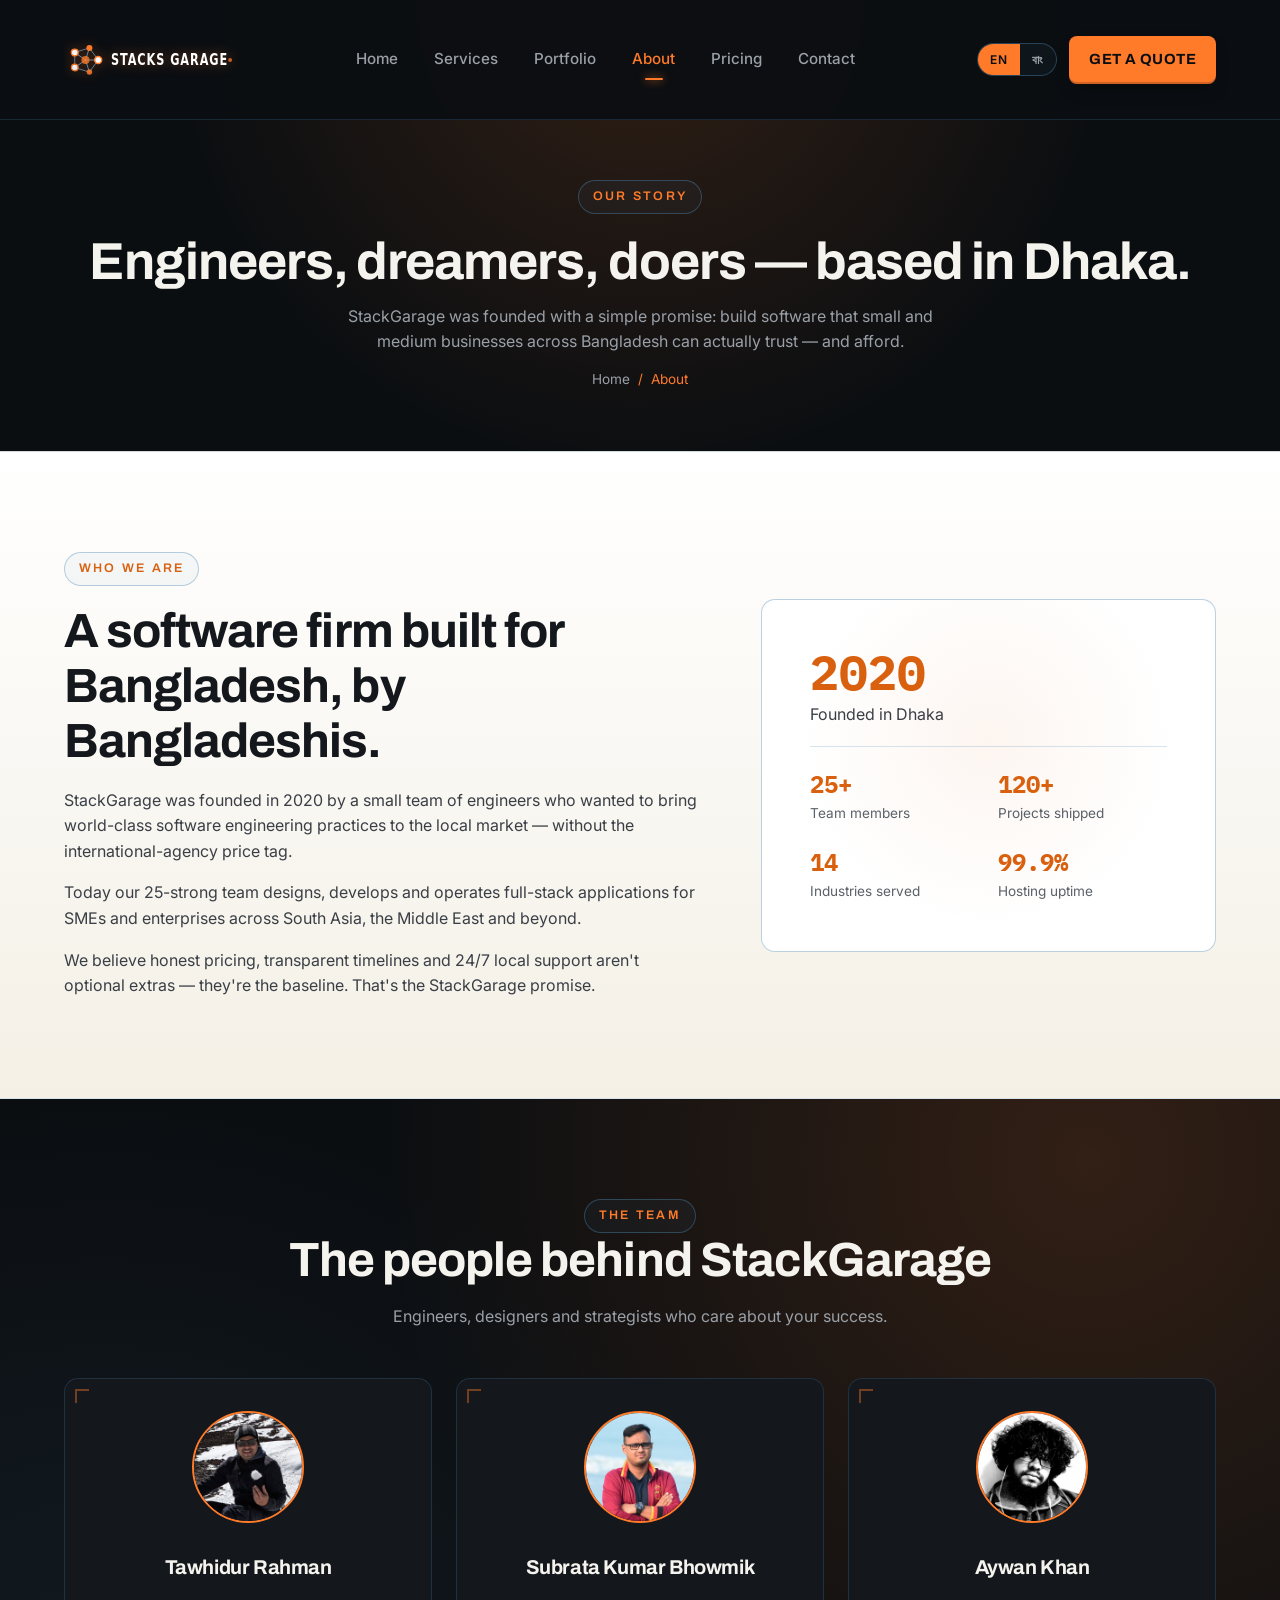
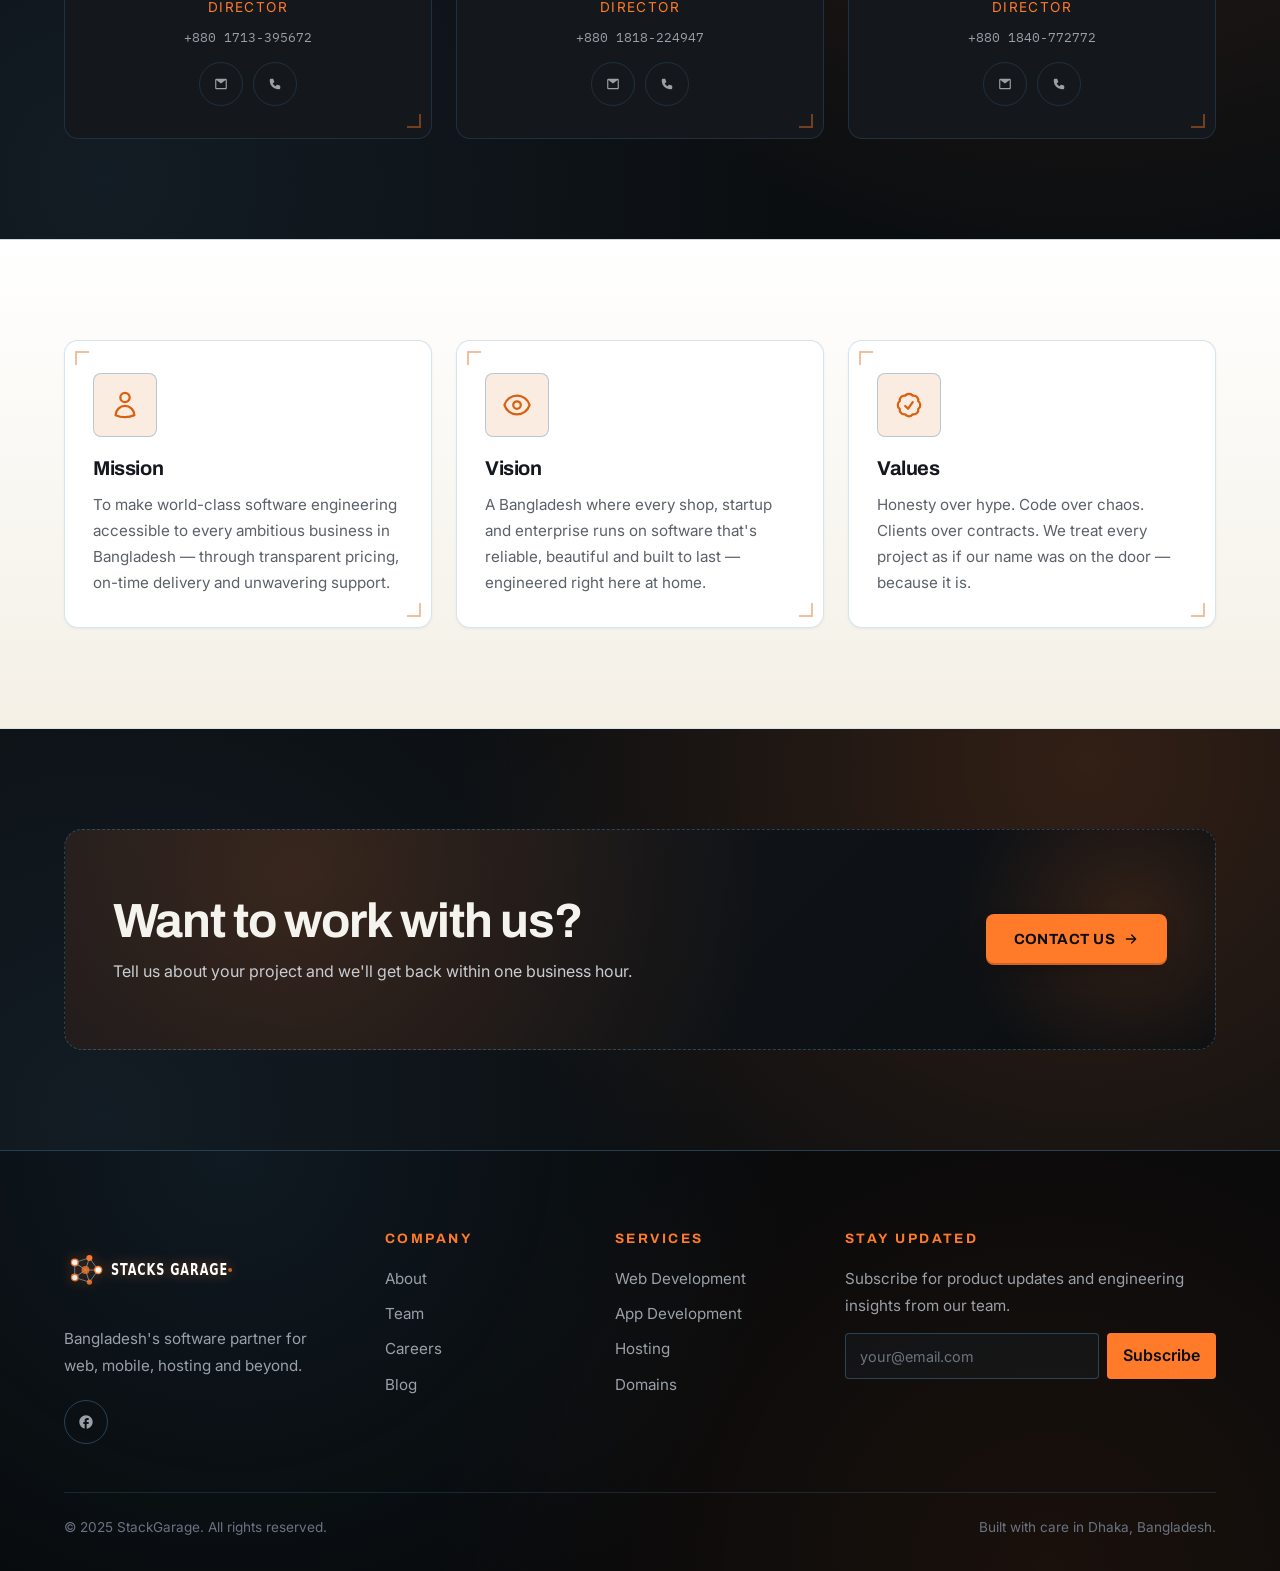
==== commit 890f3745: "Fine tune" ====
--- a/about.html
+++ b/about.html
@@ -102,39 +102,33 @@
       </div>
       <div class="team">
         <article class="team__card reveal">
-          <div class="team__avatar">NH</div>
-          <h4 class="team__name">Nazmul Hossain</h4>
-          <div class="team__role">Founder &amp; CEO</div>
+          <div class="team__avatar"><img src="assets/img/team/tawhidur-rahman.jpg" alt="Tawhidur Rahman" loading="lazy"></div>
+          <h4 class="team__name">Tawhidur Rahman</h4>
+          <div class="team__role">Director</div>
+          <a class="team__phone" href="tel:+8801713395672">+880 1713-395672</a>
           <div class="team__socials">
-            <a href="#" aria-label="LinkedIn"><svg width="14" height="14" viewBox="0 0 24 24" fill="currentColor"><path d="M19 0h-14c-2.761 0-5 2.239-5 5v14c0 2.761 2.239 5 5 5h14c2.762 0 5-2.239 5-5v-14c0-2.761-2.238-5-5-5zm-11 19h-3v-11h3v11zm-1.5-12.268c-.966 0-1.75-.79-1.75-1.764s.784-1.764 1.75-1.764 1.75.79 1.75 1.764-.783 1.764-1.75 1.764zm13.5 12.268h-3v-5.604c0-3.368-4-3.113-4 0v5.604h-3v-11h3v1.765c1.396-2.586 7-2.777 7 2.476v6.759z"/></svg></a>
-            <a href="#" aria-label="Twitter"><svg width="14" height="14" viewBox="0 0 24 24" fill="currentColor"><path d="M22 5.8a8.49 8.49 0 01-2.36.64 4.13 4.13 0 001.81-2.27 8.21 8.21 0 01-2.61 1 4.1 4.1 0 00-7 3.74 11.64 11.64 0 01-8.45-4.29 4.16 4.16 0 00-.55 2.07 4.09 4.09 0 001.82 3.41 4.05 4.05 0 01-1.86-.51v.05a4.1 4.1 0 003.3 4 3.93 3.93 0 01-1.86.07 4.11 4.11 0 003.83 2.84A8.22 8.22 0 012 18.34a11.59 11.59 0 006.29 1.85A11.59 11.59 0 0020 8.45v-.53a8.43 8.43 0 002-2.12z"/></svg></a>
+            <a href="mailto:tawhid@stacksgarage.com" aria-label="Email Tawhidur Rahman"><svg width="14" height="14" viewBox="0 0 24 24" fill="currentColor"><path d="M2 5a2 2 0 012-2h16a2 2 0 012 2v14a2 2 0 01-2 2H4a2 2 0 01-2-2V5zm2 0l8 6 8-6M4 5v14h16V5"/></svg></a>
+            <a href="tel:+8801713395672" aria-label="Call Tawhidur Rahman"><svg width="14" height="14" viewBox="0 0 24 24" fill="currentColor"><path d="M3 5a2 2 0 012-2h3.28a1 1 0 01.948.684l1.498 4.493a1 1 0 01-.502 1.21l-2.257 1.13a11.042 11.042 0 005.516 5.516l1.13-2.257a1 1 0 011.21-.502l4.493 1.498a1 1 0 01.684.949V19a2 2 0 01-2 2h-1C9.716 21 3 14.284 3 6V5z"/></svg></a>
           </div>
         </article>
         <article class="team__card reveal reveal--delay-1">
-          <div class="team__avatar">FR</div>
-          <h4 class="team__name">Fahim Rahman</h4>
-          <div class="team__role">CTO — Full-Stack Lead</div>
+          <div class="team__avatar"><img src="assets/img/team/subrata-bhowmik.jpg" alt="Subrata Kumar Bhowmik" loading="lazy"></div>
+          <h4 class="team__name">Subrata Kumar Bhowmik</h4>
+          <div class="team__role">Director</div>
+          <a class="team__phone" href="tel:+8801818224947">+880 1818-224947</a>
           <div class="team__socials">
-            <a href="#" aria-label="LinkedIn"><svg width="14" height="14" viewBox="0 0 24 24" fill="currentColor"><path d="M19 0h-14c-2.761 0-5 2.239-5 5v14c0 2.761 2.239 5 5 5h14c2.762 0 5-2.239 5-5v-14c0-2.761-2.238-5-5-5zm-11 19h-3v-11h3v11zm-1.5-12.268c-.966 0-1.75-.79-1.75-1.764s.784-1.764 1.75-1.764 1.75.79 1.75 1.764-.783 1.764-1.75 1.764zm13.5 12.268h-3v-5.604c0-3.368-4-3.113-4 0v5.604h-3v-11h3v1.765c1.396-2.586 7-2.777 7 2.476v6.759z"/></svg></a>
-            <a href="#" aria-label="GitHub"><svg width="14" height="14" viewBox="0 0 24 24" fill="currentColor"><path d="M12 0c-6.626 0-12 5.373-12 12 0 5.302 3.438 9.8 8.207 11.387.599.111.793-.261.793-.577v-2.234c-3.338.726-4.033-1.416-4.033-1.416-.546-1.387-1.333-1.756-1.333-1.756-1.089-.745.083-.729.083-.729 1.205.084 1.839 1.237 1.839 1.237 1.07 1.834 2.807 1.304 3.492.997.107-.775.418-1.305.762-1.604-2.665-.305-5.467-1.334-5.467-5.931 0-1.311.469-2.381 1.236-3.221-.124-.303-.535-1.524.117-3.176 0 0 1.008-.322 3.301 1.23A11.509 11.509 0 0112 5.803c1.02.005 2.047.138 3.006.404 2.291-1.552 3.297-1.23 3.297-1.23.653 1.653.242 2.874.118 3.176.77.84 1.235 1.911 1.235 3.221 0 4.609-2.807 5.624-5.479 5.921.43.372.823 1.102.823 2.222v3.293c0 .319.192.694.801.576 4.765-1.589 8.199-6.086 8.199-11.386 0-6.627-5.373-12-12-12z"/></svg></a>
+            <a href="mailto:subrata@stacksgarage.com" aria-label="Email Subrata Kumar Bhowmik"><svg width="14" height="14" viewBox="0 0 24 24" fill="currentColor"><path d="M2 5a2 2 0 012-2h16a2 2 0 012 2v14a2 2 0 01-2 2H4a2 2 0 01-2-2V5zm2 0l8 6 8-6M4 5v14h16V5"/></svg></a>
+            <a href="tel:+8801818224947" aria-label="Call Subrata Kumar Bhowmik"><svg width="14" height="14" viewBox="0 0 24 24" fill="currentColor"><path d="M3 5a2 2 0 012-2h3.28a1 1 0 01.948.684l1.498 4.493a1 1 0 01-.502 1.21l-2.257 1.13a11.042 11.042 0 005.516 5.516l1.13-2.257a1 1 0 011.21-.502l4.493 1.498a1 1 0 01.684.949V19a2 2 0 01-2 2h-1C9.716 21 3 14.284 3 6V5z"/></svg></a>
           </div>
         </article>
         <article class="team__card reveal reveal--delay-2">
-          <div class="team__avatar">SK</div>
-          <h4 class="team__name">Sadia Karim</h4>
-          <div class="team__role">Head of Design</div>
+          <div class="team__avatar"><img src="assets/img/team/aywan-khan.jpg" alt="Aywan Khan" loading="lazy"></div>
+          <h4 class="team__name">Aywan Khan</h4>
+          <div class="team__role">Director</div>
+          <a class="team__phone" href="tel:+8801840772772">+880 1840-772772</a>
           <div class="team__socials">
-            <a href="#" aria-label="Dribbble"><svg width="14" height="14" viewBox="0 0 24 24" fill="currentColor"><path d="M12 0C5.4 0 0 5.4 0 12s5.4 12 12 12 12-5.4 12-12S18.6 0 12 0zm9.9 11.5c-2.7-.7-5.3-.7-7.5-.2-.3-.7-.5-1.4-.8-2.1 2.1-.8 3.7-2 5-3.4 2 1.6 3.3 3.7 3.3 5.7zM12 2.1c2.6 0 5 .9 6.8 2.6-1.3 1.3-2.9 2.4-5 3.1-1.3-2.2-2.7-4-3.7-5.2.6-.3 1.3-.5 1.9-.5zM8.6 3.2c1.1 1.3 2.4 3 3.7 5.1-2.9.7-6 1-9.5.4.9-2.5 2.9-4.6 5.8-5.5zm-6 7.7c.7.1 1.4.1 2.1.1 2.7 0 5.8-.4 8.7-1.2.3.7.5 1.4.8 2-3.2.9-6.1 2.7-8.2 5.5-2-1.8-3.4-4-3.4-6.4zm9.4 9c-2.2 0-4.3-.8-5.9-2.1 1.9-2.6 4.6-4.3 7.6-5 .6 2 1.2 4 1.7 7.2-1 .6-2.2.9-3.4.9zm5.2-1.7c-.5-2.7-1.1-4.6-1.6-6.4 2.2-.4 4.4-.3 6.7.3-.4 2.5-1.9 4.6-4 6.1z"/></svg></a>
-            <a href="#" aria-label="Behance"><svg width="14" height="14" viewBox="0 0 24 24" fill="currentColor"><path d="M22 7h-7V5h7v2zm1.7 11c-.9 2.4-3.2 4-6.7 4-4 0-7-2.4-7-7.5 0-5 3-7.5 7-7.5 4.5 0 6.6 3.5 6.6 7v1.4h-10c.2 2.5 1.4 4 3.6 4 1.6 0 2.7-.7 3.2-1.8h3.3zM13 11h6.4c-.3-2-1.4-3-3.2-3-1.6 0-2.8 1-3.2 3zM9 7v2H4v3h4v2H2v2h6v2H2v2h7c1.7 0 3-1.3 3-3v-1.5c0-1.4-.8-2.5-2.2-2.8 1-.4 1.7-1.4 1.7-2.7C9.5 8.1 8.2 7 6.5 7H9zM6 9h2c.6 0 1 .4 1 1s-.4 1-1 1H6V9z"/></svg></a>
-          </div>
-        </article>
-        <article class="team__card reveal reveal--delay-3">
-          <div class="team__avatar">TA</div>
-          <h4 class="team__name">Tanvir Ahmed</h4>
-          <div class="team__role">DevOps &amp; Hosting</div>
-          <div class="team__socials">
-            <a href="#" aria-label="GitHub"><svg width="14" height="14" viewBox="0 0 24 24" fill="currentColor"><path d="M12 0c-6.626 0-12 5.373-12 12 0 5.302 3.438 9.8 8.207 11.387.599.111.793-.261.793-.577v-2.234c-3.338.726-4.033-1.416-4.033-1.416-.546-1.387-1.333-1.756-1.333-1.756-1.089-.745.083-.729.083-.729 1.205.084 1.839 1.237 1.839 1.237 1.07 1.834 2.807 1.304 3.492.997.107-.775.418-1.305.762-1.604-2.665-.305-5.467-1.334-5.467-5.931 0-1.311.469-2.381 1.236-3.221-.124-.303-.535-1.524.117-3.176 0 0 1.008-.322 3.301 1.23A11.509 11.509 0 0112 5.803c1.02.005 2.047.138 3.006.404 2.291-1.552 3.297-1.23 3.297-1.23.653 1.653.242 2.874.118 3.176.77.84 1.235 1.911 1.235 3.221 0 4.609-2.807 5.624-5.479 5.921.43.372.823 1.102.823 2.222v3.293c0 .319.192.694.801.576 4.765-1.589 8.199-6.086 8.199-11.386 0-6.627-5.373-12-12-12z"/></svg></a>
-            <a href="#" aria-label="LinkedIn"><svg width="14" height="14" viewBox="0 0 24 24" fill="currentColor"><path d="M19 0h-14c-2.761 0-5 2.239-5 5v14c0 2.761 2.239 5 5 5h14c2.762 0 5-2.239 5-5v-14c0-2.761-2.238-5-5-5zm-11 19h-3v-11h3v11zm-1.5-12.268c-.966 0-1.75-.79-1.75-1.764s.784-1.764 1.75-1.764 1.75.79 1.75 1.764-.783 1.764-1.75 1.764zm13.5 12.268h-3v-5.604c0-3.368-4-3.113-4 0v5.604h-3v-11h3v1.765c1.396-2.586 7-2.777 7 2.476v6.759z"/></svg></a>
+            <a href="mailto:aywan@stacksgarage.com" aria-label="Email Aywan Khan"><svg width="14" height="14" viewBox="0 0 24 24" fill="currentColor"><path d="M2 5a2 2 0 012-2h16a2 2 0 012 2v14a2 2 0 01-2 2H4a2 2 0 01-2-2V5zm2 0l8 6 8-6M4 5v14h16V5"/></svg></a>
+            <a href="tel:+8801840772772" aria-label="Call Aywan Khan"><svg width="14" height="14" viewBox="0 0 24 24" fill="currentColor"><path d="M3 5a2 2 0 012-2h3.28a1 1 0 01.948.684l1.498 4.493a1 1 0 01-.502 1.21l-2.257 1.13a11.042 11.042 0 005.516 5.516l1.13-2.257a1 1 0 011.21-.502l4.493 1.498a1 1 0 01.684.949V19a2 2 0 01-2 2h-1C9.716 21 3 14.284 3 6V5z"/></svg></a>
           </div>
         </article>
       </div>
--- a/css/components.css
+++ b/css/components.css
@@ -516,30 +516,53 @@
    ============================================================ */
 .team {
   display: grid;
-  grid-template-columns: repeat(4, 1fr);
+  grid-template-columns: repeat(3, 1fr);
   gap: 24px;
 }
 .team__card {
+  display: flex;
+  flex-direction: column;
+  align-items: center;
   text-align: center;
-  padding: 28px 20px;
+  padding: 32px 20px;
   border-radius: var(--radius-lg);
 }
 .team__card:hover { transform: translateY(-4px); border-color: var(--accent); }
 .team__avatar {
-  width: 96px; height: 96px;
-  margin: 0 auto 16px;
+  width: 112px; height: 112px;
+  margin: 0 auto 18px;
   border-radius: 50%;
   background: var(--accent-soft);
   border: 2px solid var(--accent);
   display: inline-flex; align-items: center; justify-content: center;
+  overflow: hidden;
   color: var(--accent);
   font-family: var(--font-display);
   font-size: 1.8rem;
   font-weight: 700;
-}
-.team__name { font-family: var(--font-display); font-weight: 700; margin-bottom: 4px; }
+  flex-shrink: 0;
+}
+.team__avatar img { width: 100%; height: 100%; object-fit: cover; display: block; }
+.team__name {
+  font-family: var(--font-display);
+  font-weight: 700;
+  line-height: 1.3;
+  display: flex;
+  align-items: center;
+  justify-content: center;
+  min-height: 2.6em;
+  margin-bottom: 4px;
+}
 .team__role { font-size: 0.85rem; color: var(--accent); letter-spacing: 0.1em; text-transform: uppercase; }
-.team__socials { display: flex; gap: 10px; justify-content: center; margin-top: 14px; }
+.team__phone {
+  display: inline-block;
+  font-family: var(--font-mono);
+  font-size: 0.82rem;
+  color: var(--text-muted);
+  margin-top: 8px;
+}
+.team__phone:hover { color: var(--accent); }
+.team__socials { display: flex; gap: 10px; justify-content: center; margin-top: auto; padding-top: 14px; }
 .team__socials a {
   width: 44px; height: 44px;
   display: inline-flex; align-items: center; justify-content: center;
@@ -697,6 +720,7 @@
   display: grid;
   grid-template-columns: 1fr 1fr;
   gap: 18px;
+  align-items: end;
 }
 .form__field label {
   display: block;
@@ -843,6 +867,7 @@
   margin-bottom: 2px;
 }
 .contact-info__text { font-size: 0.88rem; color: var(--text-muted); }
+.contact-info__text a:hover { color: var(--accent); }
 
 /* ============================================================
    Toast
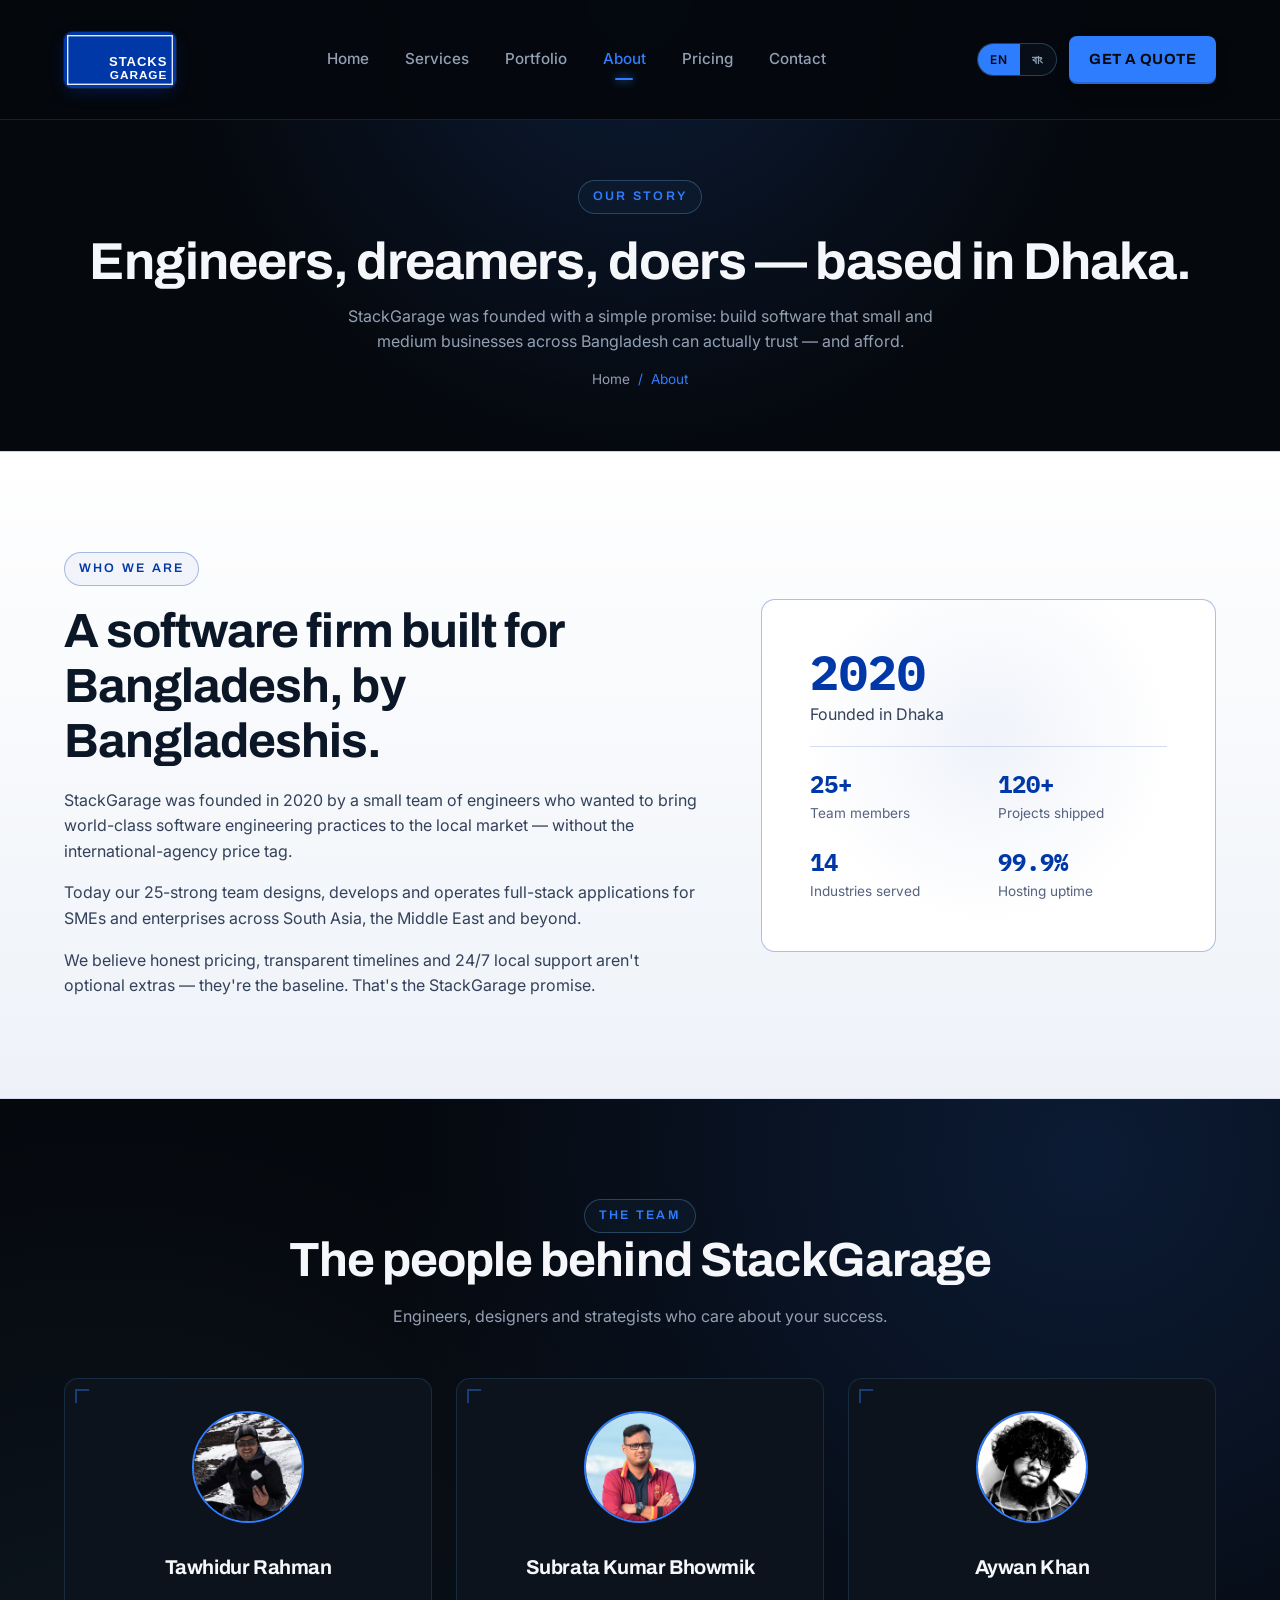
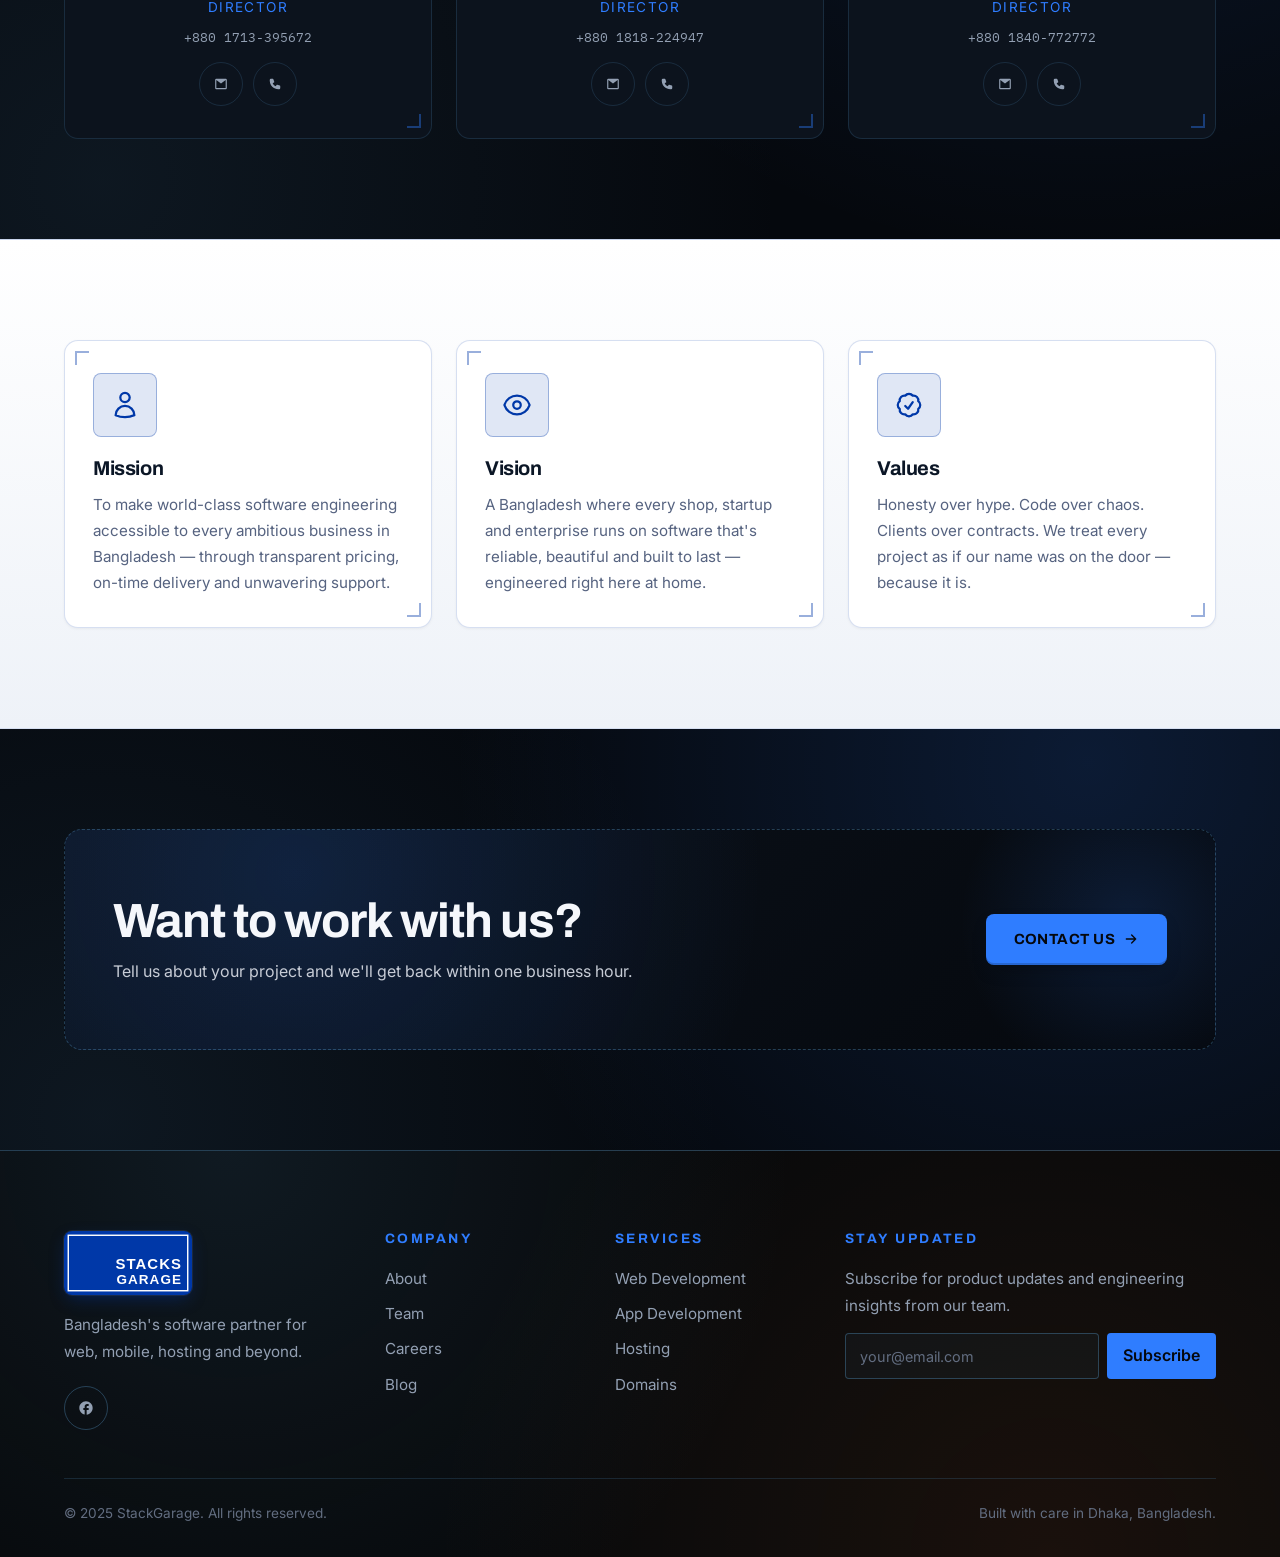
==== commit 7803f98e: "New plain logo, overall theme update" ====
--- a/about.html
+++ b/about.html
@@ -5,7 +5,7 @@
   <meta name="viewport" content="width=device-width, initial-scale=1.0">
   <meta name="description" content="About StackGarage — Bangladesh-based software firm on a mission to build, host and scale your digital presence.">
   <title>About | StackGarage</title>
-  <link rel="icon" type="image/svg+xml" href="assets/img/logos/StackGarage-mark.svg">
+  <link rel="icon" type="image/svg+xml" href="assets/img/logos/logo-mark.svg">
   <link rel="preconnect" href="https://fonts.googleapis.com">
   <link rel="preconnect" href="https://fonts.gstatic.com" crossorigin>
   <link href="https://fonts.googleapis.com/css2?family=Inter:wght@300;400;500;600;700&family=Archivo:wght@600;700;800;900&family=IBM+Plex+Mono:wght@500;600;700&family=Noto+Sans+Bengali:wght@400;500;600;700&display=swap" rel="stylesheet">
@@ -20,8 +20,7 @@
   <header class="site-header">
     <div class="container nav">
       <a href="index.html" class="nav__logo" aria-label="StackGarage home">
-        <img data-logo="white" src="assets/img/logos/WhiteLogo.svg" alt="StackGarage" class="nav__logo-img">
-        <img data-logo="black" src="assets/img/logos/blacklogo.svg" alt="StackGarage" class="nav__logo-img" style="display:none">
+        <img src="assets/img/logos/logo-plate.svg" alt="StackGarage" class="nav__logo-img">
       </a>
       <nav class="nav__menu" aria-label="Primary">
         <a href="index.html" class="nav__link" data-i18n="nav.home">Home</a>
@@ -173,7 +172,7 @@
     <div class="container">
       <div class="footer__grid">
         <div class="footer__col footer__brand">
-          <a href="index.html" class="nav__logo"><img src="assets/img/logos/WhiteLogo.svg" alt="StackGarage" class="nav__logo-img"></a>
+          <a href="index.html" class="nav__logo"><img src="assets/img/logos/logo-plate.svg" alt="StackGarage" class="nav__logo-img"></a>
           <p>Bangladesh's software partner for web, mobile, hosting and beyond.</p>
           <div class="footer__socials">
             <a href="#"><svg width="16" height="16" viewBox="0 0 24 24" fill="currentColor"><path d="M22 12c0-5.52-4.48-10-10-10S2 6.48 2 12c0 4.84 3.44 8.87 8 9.8V15H8v-3h2V9.5C10 7.57 11.57 6 13.5 6H16v3h-2c-.55 0-1 .45-1 1v2h3v3h-3v6.95c5.05-.5 9-4.76 9-9.95z"/></svg></a>
@@ -219,7 +218,6 @@
   <script src="js/i18n.js"></script>
   <script src="js/menu.js"></script>
   <script src="js/animations.js"></script>
-  <script src="js/logo.js"></script>
   <script src="js/main.js"></script>
   <script src="js/form-validation.js"></script>
 </body>
--- a/css/base.css
+++ b/css/base.css
@@ -13,38 +13,38 @@
   --blueprint-500: #386f97;
   --blueprint-600: #2c5878;
   --blueprint-700: #1f3f57;
-  --signal-500: #ff7a29;
-  --signal-600: #d9600e;
-  --torque-400: #ffc93c;
-  --ink-base: #0b0e11;
-  --paper-base: #f4f0e6;
+  --signal-500: #0038a8;
+  --signal-600: #002d86;
+  --torque-400: #4d8dff;
+  --ink-base: #05080d;
+  --paper-base: #eef2f8;
 
   /* ---------- Brand / Logo accent (glow applied around fixed logo art) ---------- */
-  --brand-navy: #1f3f57;
-  --brand-navy-soft: rgba(31, 63, 87, 0.5);
-  --brand-line: rgba(76, 134, 176, 0.28);
-  --logo-glow: rgba(255, 122, 41, 0.4);
+  --brand-navy: #041c3f;
+  --brand-navy-soft: rgba(4, 28, 63, 0.5);
+  --brand-line: rgba(0, 56, 168, 0.28);
+  --logo-glow: rgba(0, 56, 168, 0.45);
 
   /* ---------- Dark theme (default) — "Night shift" ---------- */
-  --bg: #0b0e11;
-  --bg-alt: #0f1216;
-  --bg-elev: #14181d;
+  --bg: #05080d;
+  --bg-alt: #070c14;
+  --bg-elev: #0c131d;
   --surface: rgba(76, 134, 176, 0.06);
   --surface-strong: rgba(76, 134, 176, 0.12);
   --border: rgba(76, 134, 176, 0.22);
   --border-strong: rgba(76, 134, 176, 0.42);
-  --text: #f5f3ee;
-  --text-soft: #c9cdd2;
-  --text-muted: #9aa0a8;
-  --text-dim: #6b7280;
-  --accent: #ff7a29;
-  --accent-hover: #ffc93c;
-  --accent-soft: rgba(255, 122, 41, 0.16);
+  --text: #f5f7fb;
+  --text-soft: #c7ccd6;
+  --text-muted: #93a0b3;
+  --text-dim: #626d80;
+  --accent: #2f7dff;
+  --accent-hover: #6fa8ff;
+  --accent-soft: rgba(47, 125, 255, 0.16);
   --blueprint: rgba(76, 134, 176, 0.35);
-  --torque: #ffc93c;
-  --shadow-glow: 0 0 24px rgba(255, 122, 41, 0.35);
+  --torque: #4d8dff;
+  --shadow-glow: 0 0 24px rgba(47, 125, 255, 0.35);
   --shadow-card: 0 14px 32px -12px rgba(0, 0, 0, 0.55);
-  --header-bg: rgba(11, 14, 17, 0.94);
+  --header-bg: rgba(5, 8, 13, 0.94);
   --logo: 'white';
 
   /* ---------- Typography ---------- */
@@ -73,27 +73,27 @@
 
 /* Light theme — applied per-section via .section-light — "Workshop floor" */
 .section-light {
-  --bg: #f4f0e6;
+  --bg: #eef2f8;
   --bg-alt: #ffffff;
   --bg-elev: #ffffff;
-  --surface: rgba(76, 134, 176, 0.05);
-  --surface-strong: rgba(76, 134, 176, 0.09);
-  --border: rgba(76, 134, 176, 0.22);
-  --border-strong: rgba(76, 134, 176, 0.38);
-  --text: #14181d;
-  --text-soft: #3a3f46;
-  --text-muted: #5b6169;
-  --text-dim: #82878e;
-  --accent: #d9600e;
-  --accent-hover: #b84e0a;
-  --accent-soft: rgba(217, 96, 14, 0.12);
-  --blueprint: rgba(76, 134, 176, 0.3);
-  --torque: #b8860a;
-  --shadow-glow: 0 0 24px rgba(217, 96, 14, 0.18);
+  --surface: rgba(0, 56, 168, 0.045);
+  --surface-strong: rgba(0, 56, 168, 0.08);
+  --border: rgba(0, 56, 168, 0.16);
+  --border-strong: rgba(0, 56, 168, 0.32);
+  --text: #0b1626;
+  --text-soft: #33415a;
+  --text-muted: #566380;
+  --text-dim: #7c88a0;
+  --accent: #0038a8;
+  --accent-hover: #002d86;
+  --accent-soft: rgba(0, 56, 168, 0.12);
+  --blueprint: rgba(0, 56, 168, 0.22);
+  --torque: #2f6fe0;
+  --shadow-glow: 0 0 24px rgba(0, 56, 168, 0.18);
   --shadow-card: 0 14px 32px -12px rgba(20, 24, 29, 0.14);
-  --header-bg: rgba(244, 240, 230, 0.96);
+  --header-bg: rgba(238, 242, 248, 0.96);
   --logo: 'black';
-  --text-soft-light: #3a3f46;
+  --text-soft-light: #33415a;
 }
 
 /* ============================================================
@@ -306,25 +306,23 @@
 }
 
 /* ============================================================
-   Logo (SVG variants)
+   Logo — nameplate lockup: opaque royal-blue plate, so it is
+   rounded and lifted off the header like a mounted badge rather
+   than styled as flat line-art.
    ============================================================ */
 .nav__logo .nav__logo-img {
-  /* SVG acts as static <img>; the animated overlay is inside the SVG itself */
-  height: 78px;
+  height: 56px;
   width: auto;
   display: block;
-}
-.nav__logo .nav__logo-img[src$=".svg"] {
-  /* A tiny extra filter so the SVG crispens against the flat ink nav header */
-  filter: drop-shadow(0 0 6px var(--logo-glow));
-  transition: filter var(--t-base) var(--ease);
-}
-.site-header.nav--over-light .nav__logo .nav__logo-img[src$=".svg"] {
-  filter: drop-shadow(0 0 6px rgba(217, 96, 14, 0.22));
-}
-.nav__logo:hover .nav__logo-img[src$=".svg"] {
-  filter: drop-shadow(0 0 12px var(--logo-glow));
-}
+  border-radius: 8px;
+  box-shadow: 0 6px 18px -4px var(--logo-glow), 0 0 0 1px rgba(255, 255, 255, 0.08);
+  transition: box-shadow var(--t-base) var(--ease), transform var(--t-base) var(--ease);
+}
+.nav__logo:hover .nav__logo-img {
+  box-shadow: 0 8px 24px -4px var(--logo-glow), 0 0 0 1px rgba(255, 255, 255, 0.14);
+  transform: translateY(-1px);
+}
+.footer__brand .nav__logo-img { height: 64px; }
 
 /* ============================================================
    Hero watermark — large faded mark behind hero text
--- a/css/layout.css
+++ b/css/layout.css
@@ -23,12 +23,12 @@
    scroll — nav--over-light is toggled by menu.js and needs literal "workshop
    floor" values since the :root tokens it would otherwise read stay dark-themed. */
 .site-header.nav--over-light {
-  background: rgba(244, 240, 230, 0.96);
-  border-bottom-color: rgba(76, 134, 176, 0.3);
-}
-.site-header.nav--over-light.is-scrolled { border-bottom-color: #d9600e; }
-.site-header.nav--over-light .nav__link { color: #5b6169; }
-.site-header.nav--over-light .nav__link.is-active { color: #d9600e; }
+  background: rgba(238, 242, 248, 0.96);
+  border-bottom-color: rgba(0, 56, 168, 0.3);
+}
+.site-header.nav--over-light.is-scrolled { border-bottom-color: #0038a8; }
+.site-header.nav--over-light .nav__link { color: #566380; }
+.site-header.nav--over-light .nav__link.is-active { color: #0038a8; }
 
 .nav {
   height: 100%;
--- a/css/components.css
+++ b/css/components.css
@@ -1120,3 +1120,277 @@
 @media (prefers-reduced-motion: reduce) {
   .demo-modal__backdrop, .demo-modal__panel { animation: none; }
 }
+
+/* ============================================================
+   Plan builder — live hosting-cost calculator (pricing.html)
+   ============================================================ */
+.plan-builder {
+  display: grid;
+  grid-template-columns: 1.3fr 1fr;
+  gap: 0;
+  border: 1px solid var(--border);
+  border-radius: var(--radius-lg);
+  background: var(--bg-elev);
+  overflow: hidden;
+}
+.plan-builder__controls {
+  padding: 40px;
+  display: flex;
+  flex-direction: column;
+  gap: 28px;
+}
+.pb-field__head {
+  display: flex;
+  align-items: baseline;
+  justify-content: space-between;
+  margin-bottom: 12px;
+}
+.pb-field__head label {
+  font-family: var(--font-display);
+  font-weight: 700;
+  font-size: 0.95rem;
+}
+.pb-field__value {
+  font-family: var(--font-mono);
+  color: var(--accent);
+  font-weight: 700;
+  font-size: 0.95rem;
+}
+.pb-field input[type="range"] {
+  -webkit-appearance: none;
+  appearance: none;
+  width: 100%;
+  height: 6px;
+  border-radius: 999px;
+  background: var(--border-strong);
+  cursor: pointer;
+}
+.pb-field input[type="range"]::-webkit-slider-thumb {
+  -webkit-appearance: none;
+  appearance: none;
+  width: 20px;
+  height: 20px;
+  border-radius: 50%;
+  background: var(--accent);
+  border: 3px solid var(--bg-elev);
+  box-shadow: 0 0 0 2px var(--accent), 0 4px 10px rgba(0, 0, 0, 0.35);
+  transition: transform var(--t-fast) var(--ease);
+}
+.pb-field input[type="range"]:hover::-webkit-slider-thumb { transform: scale(1.12); }
+.pb-field input[type="range"]::-moz-range-thumb {
+  width: 20px;
+  height: 20px;
+  border-radius: 50%;
+  background: var(--accent);
+  border: 3px solid var(--bg-elev);
+  box-shadow: 0 0 0 2px var(--accent);
+  cursor: pointer;
+}
+.pb-field input[type="range"]::-moz-range-track {
+  height: 6px;
+  border-radius: 999px;
+  background: var(--border-strong);
+}
+
+.pb-toggle {
+  display: inline-flex;
+  border: 1px solid var(--border-strong);
+  border-radius: 999px;
+  overflow: hidden;
+  background: var(--surface);
+}
+.pb-toggle__btn {
+  padding: 9px 16px;
+  font-size: 0.85rem;
+  font-weight: 600;
+  color: var(--text-muted);
+  transition: all var(--t-fast) var(--ease);
+  white-space: nowrap;
+}
+.pb-toggle__btn span { opacity: 0.8; font-size: 0.8em; margin-left: 4px; }
+.pb-toggle__btn.is-active {
+  background: var(--accent);
+  color: var(--bg);
+}
+.pb-toggle__btn.is-active span { opacity: 0.9; }
+
+.plan-builder__summary {
+  padding: 40px;
+  background:
+    radial-gradient(circle at 100% 0%, var(--accent-soft), transparent 60%),
+    var(--surface);
+  border-left: 1px solid var(--border);
+  display: flex;
+  flex-direction: column;
+}
+.pb-summary__label {
+  font-family: var(--font-display);
+  font-size: 0.8rem;
+  font-weight: 700;
+  letter-spacing: 0.14em;
+  text-transform: uppercase;
+  color: var(--text-muted);
+}
+.pb-summary__price {
+  font-family: var(--font-mono);
+  font-size: 2.4rem;
+  font-weight: 700;
+  color: var(--accent);
+  margin: 10px 0 2px;
+  line-height: 1;
+}
+.pb-summary__price small { font-size: 1rem; color: var(--text-muted); font-weight: 400; }
+.pb-summary__note { font-size: 0.82rem; color: var(--text-dim); min-height: 1.2em; margin-bottom: 20px; }
+.pb-summary__breakdown {
+  display: flex;
+  flex-direction: column;
+  gap: 10px;
+  padding: 18px 0;
+  border-top: 1px solid var(--border);
+  border-bottom: 1px solid var(--border);
+  margin-bottom: 24px;
+  flex: 1;
+}
+.pb-summary__breakdown li {
+  display: flex;
+  justify-content: space-between;
+  font-size: 0.88rem;
+  color: var(--text-soft);
+}
+.pb-summary__breakdown li span:last-child { font-family: var(--font-mono); color: var(--text-muted); }
+
+@media (max-width: 900px) {
+  .plan-builder { grid-template-columns: 1fr; }
+  .plan-builder__summary { border-left: none; border-top: 1px solid var(--border); }
+}
+
+/* ============================================================
+   Service finder quiz (services.html)
+   ============================================================ */
+.service-quiz {
+  max-width: 720px;
+  margin: 0 auto;
+  border: 1px solid var(--border);
+  border-radius: var(--radius-lg);
+  background: var(--bg-elev);
+  padding: 44px;
+}
+.service-quiz__head { text-align: center; margin-bottom: 24px; }
+.service-quiz__head h2 { margin-top: 8px; }
+
+.service-quiz__progress {
+  display: flex;
+  justify-content: center;
+  gap: 8px;
+  margin-bottom: 32px;
+}
+.service-quiz__progress span {
+  width: 28px; height: 3px;
+  border-radius: 999px;
+  background: var(--border-strong);
+  transition: background var(--t-base) var(--ease);
+}
+.service-quiz__progress span.is-active,
+.service-quiz__progress span.is-done { background: var(--accent); }
+
+.service-quiz__step { display: none; }
+.service-quiz__step.is-active {
+  display: block;
+  animation: sq-fade-in var(--t-base) var(--ease);
+}
+.service-quiz__question {
+  text-align: center;
+  font-family: var(--font-display);
+  font-size: 1.15rem;
+  font-weight: 700;
+  margin-bottom: 24px;
+}
+.service-quiz__options {
+  display: grid;
+  grid-template-columns: 1fr 1fr;
+  gap: 14px;
+}
+.service-quiz__options button {
+  padding: 18px 16px;
+  border: 1px solid var(--border-strong);
+  border-radius: var(--radius-md);
+  background: var(--surface);
+  text-align: left;
+  font-size: 0.92rem;
+  font-weight: 600;
+  color: var(--text-soft);
+  transition: all var(--t-fast) var(--ease);
+}
+.service-quiz__options button:hover {
+  border-color: var(--accent);
+  background: var(--accent-soft);
+  color: var(--text);
+  transform: translateY(-2px);
+}
+.service-quiz__back {
+  margin-top: 20px;
+  font-size: 0.85rem;
+  font-weight: 600;
+  color: var(--text-muted);
+}
+.service-quiz__back:hover { color: var(--accent); }
+
+.service-quiz__result { display: none; }
+.service-quiz__result.is-active {
+  display: block;
+  animation: sq-fade-in var(--t-base) var(--ease);
+}
+.service-quiz__result-card {
+  display: flex;
+  gap: 24px;
+  align-items: flex-start;
+}
+.service-quiz__result-icon {
+  flex: none;
+  width: 56px; height: 56px;
+  border-radius: var(--radius-md);
+  background: var(--accent-soft);
+  color: var(--accent);
+  display: flex; align-items: center; justify-content: center;
+}
+.service-quiz__result-icon svg { width: 28px; height: 28px; }
+.service-quiz__result-card h3 { margin: 6px 0 8px; }
+.service-quiz__result-card p { margin-bottom: 6px; }
+.service-quiz__urgency { font-size: 0.88rem; color: var(--text-muted); font-style: italic; }
+.service-quiz__pairs {
+  display: flex;
+  flex-wrap: wrap;
+  gap: 8px;
+  margin: 14px 0 20px;
+}
+.service-quiz__pairs span {
+  padding: 5px 12px;
+  border-radius: 999px;
+  border: 1px solid var(--border-strong);
+  font-size: 0.78rem;
+  color: var(--text-muted);
+}
+.service-quiz__actions {
+  display: flex;
+  flex-wrap: wrap;
+  align-items: center;
+  gap: 14px;
+}
+.service-quiz__restart {
+  font-size: 0.85rem;
+  font-weight: 600;
+  color: var(--text-muted);
+}
+.service-quiz__restart:hover { color: var(--accent); }
+
+@keyframes sq-fade-in { from { opacity: 0; transform: translateY(6px); } to { opacity: 1; transform: translateY(0); } }
+
+@media (max-width: 640px) {
+  .service-quiz { padding: 28px 20px; }
+  .service-quiz__options { grid-template-columns: 1fr; }
+  .service-quiz__result-card { flex-direction: column; }
+}
+
+@media (prefers-reduced-motion: reduce) {
+  .service-quiz__step.is-active, .service-quiz__result.is-active { animation: none; }
+}
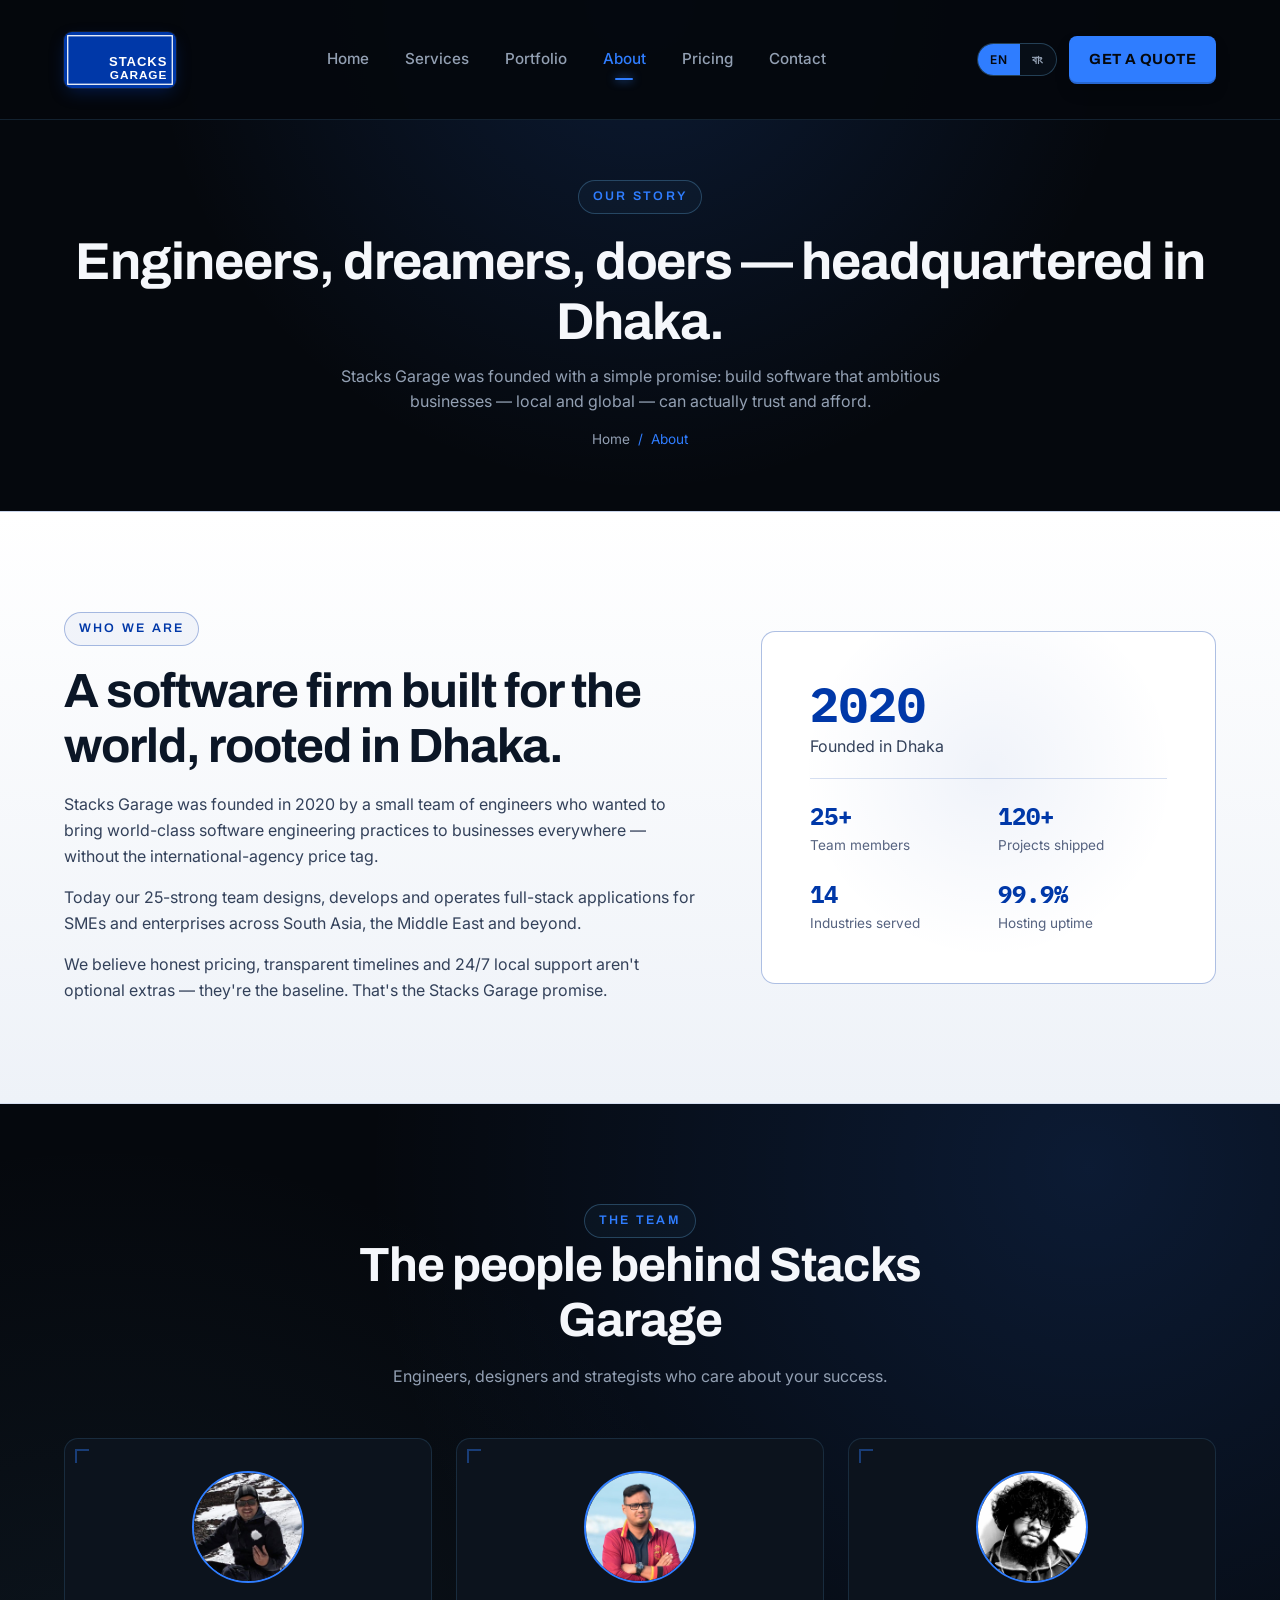
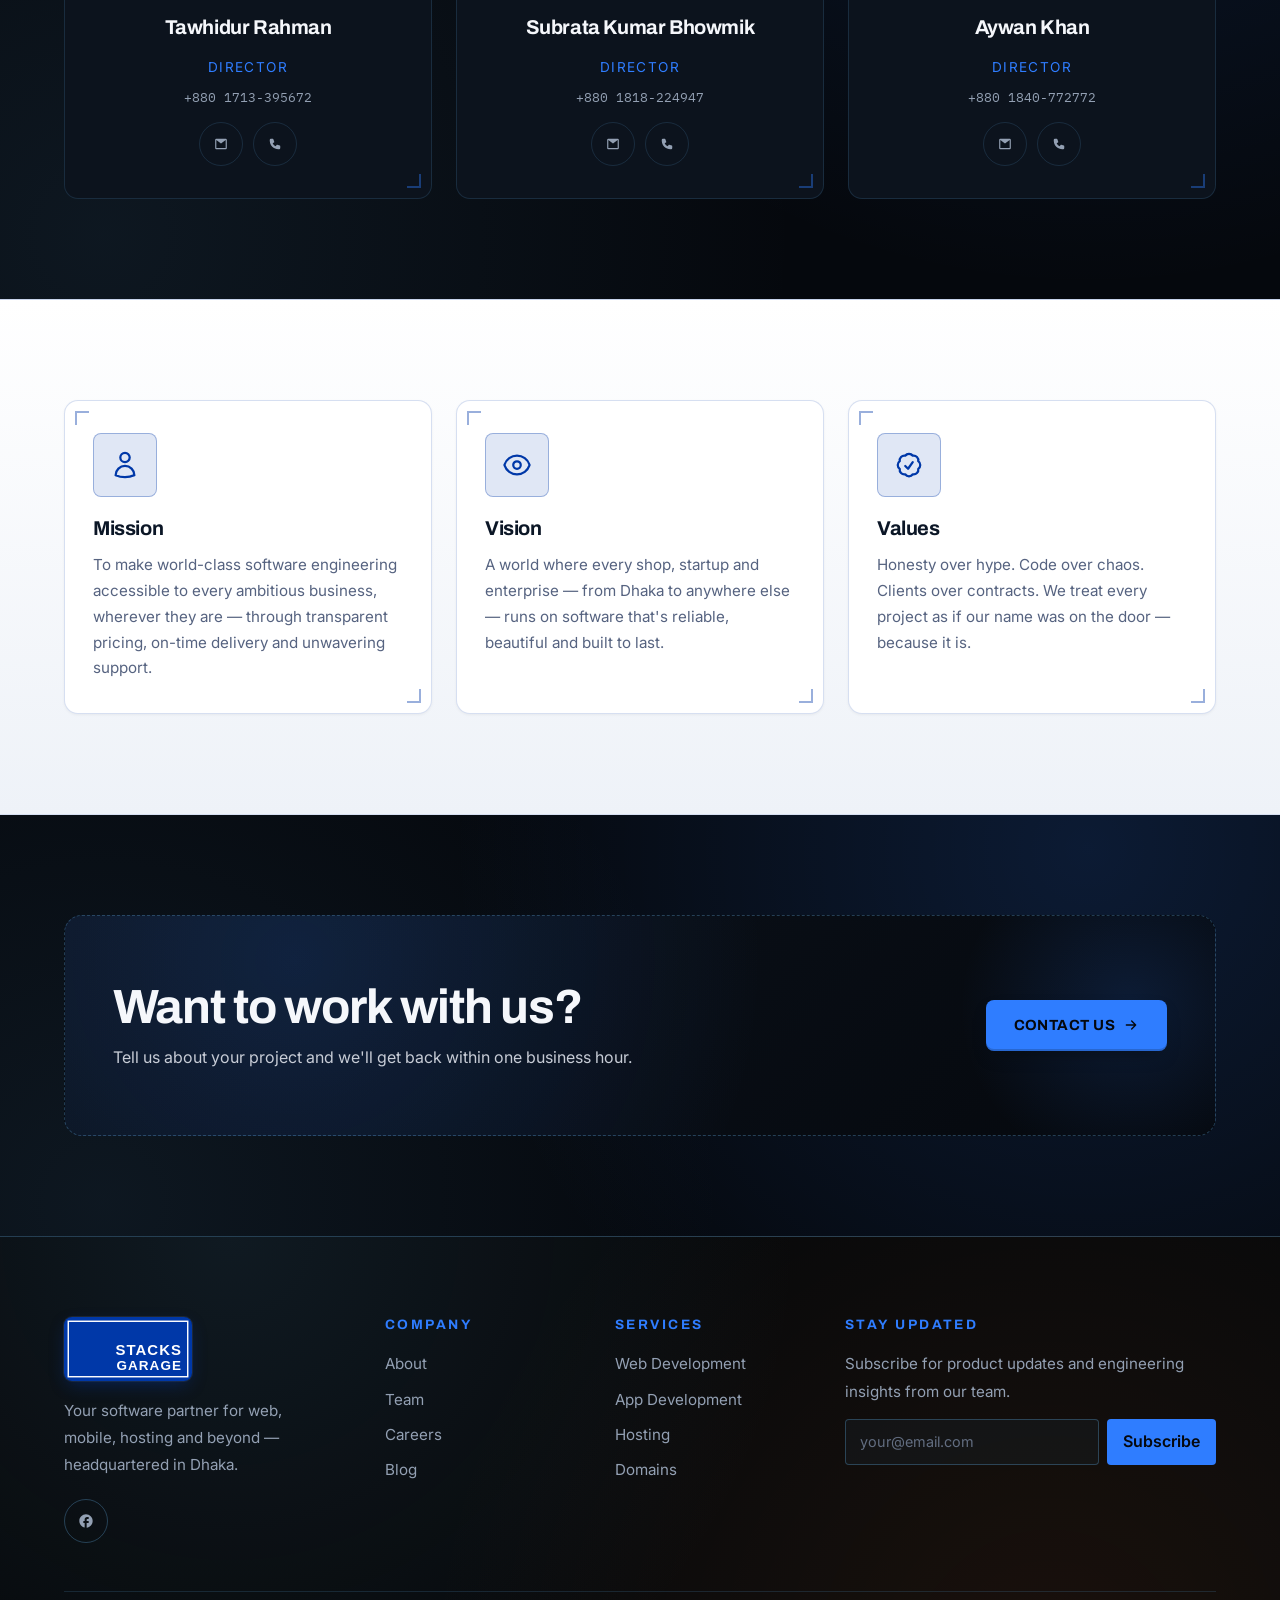
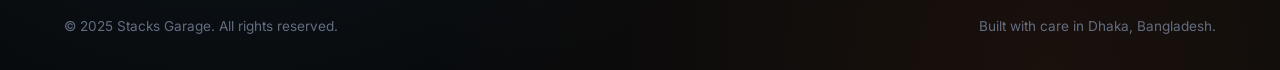
==== commit fbb04c4b: "Bug fix and update" ====
--- a/about.html
+++ b/about.html
@@ -3,8 +3,14 @@
 <head>
   <meta charset="UTF-8">
   <meta name="viewport" content="width=device-width, initial-scale=1.0">
-  <meta name="description" content="About StackGarage — Bangladesh-based software firm on a mission to build, host and scale your digital presence.">
-  <title>About | StackGarage</title>
+  <meta name="description" content="About Stacks Garage — an international software company headquartered in Dhaka, on a mission to build, host and scale digital products for businesses worldwide.">
+  <meta property="og:title" content="About Stacks Garage">
+  <meta property="og:description" content="Engineers, dreamers, doers — headquartered in Dhaka, building software for businesses worldwide.">
+  <meta property="og:type" content="website">
+  <meta property="og:url" content="https://stacksgarage.com/about.html">
+  <meta name="theme-color" content="#0038a8">
+  <link rel="canonical" href="https://stacksgarage.com/about.html">
+  <title>About | Stacks Garage</title>
   <link rel="icon" type="image/svg+xml" href="assets/img/logos/logo-mark.svg">
   <link rel="preconnect" href="https://fonts.googleapis.com">
   <link rel="preconnect" href="https://fonts.gstatic.com" crossorigin>
@@ -19,8 +25,8 @@
 
   <header class="site-header">
     <div class="container nav">
-      <a href="index.html" class="nav__logo" aria-label="StackGarage home">
-        <img src="assets/img/logos/logo-plate.svg" alt="StackGarage" class="nav__logo-img">
+      <a href="index.html" class="nav__logo" aria-label="Stacks Garage home">
+        <img src="assets/img/logos/logo-plate.svg" alt="Stacks Garage" class="nav__logo-img">
       </a>
       <nav class="nav__menu" aria-label="Primary">
         <a href="index.html" class="nav__link" data-i18n="nav.home">Home</a>
@@ -54,8 +60,8 @@
   <section class="page-hero">
     <div class="container page-hero__inner">
       <span class="eyebrow">Our Story</span>
-      <h1>Engineers, dreamers, doers — based in Dhaka.</h1>
-      <p>StackGarage was founded with a simple promise: build software that small and medium businesses across Bangladesh can actually trust — and afford.</p>
+      <h1>Engineers, dreamers, doers — headquartered in Dhaka.</h1>
+      <p>Stacks Garage was founded with a simple promise: build software that ambitious businesses — local and global — can actually trust and afford.</p>
       <div class="page-hero__breadcrumbs">
         <a href="index.html">Home</a> <span>/</span> <span style="color:var(--accent)">About</span>
       </div>
@@ -67,10 +73,10 @@
       <div class="grid-split grid-split--wide">
         <div class="reveal">
           <span class="eyebrow">Who we are</span>
-          <h2 style="margin:18px 0">A software firm built for Bangladesh, by Bangladeshis.</h2>
-          <p style="margin-bottom:16px">StackGarage was founded in 2020 by a small team of engineers who wanted to bring world-class software engineering practices to the local market — without the international-agency price tag.</p>
+          <h2 style="margin:18px 0">A software firm built for the world, rooted in Dhaka.</h2>
+          <p style="margin-bottom:16px">Stacks Garage was founded in 2020 by a small team of engineers who wanted to bring world-class software engineering practices to businesses everywhere — without the international-agency price tag.</p>
           <p style="margin-bottom:16px">Today our 25-strong team designs, develops and operates full-stack applications for SMEs and enterprises across South Asia, the Middle East and beyond.</p>
-          <p>We believe honest pricing, transparent timelines and 24/7 local support aren't optional extras — they're the baseline. That's the StackGarage promise.</p>
+          <p>We believe honest pricing, transparent timelines and 24/7 local support aren't optional extras — they're the baseline. That's the Stacks Garage promise.</p>
         </div>
         <div class="reveal reveal--delay-1" style="position:relative">
           <div style="padding:48px;border:1px solid var(--border-strong);border-radius:var(--radius-lg);background:var(--bg-elev);position:relative;overflow:hidden">
@@ -96,7 +102,7 @@
     <div class="container">
       <div class="section-heading reveal">
         <span class="eyebrow">The team</span>
-        <h2>The people behind StackGarage</h2>
+        <h2>The people behind Stacks Garage</h2>
         <p>Engineers, designers and strategists who care about your success.</p>
       </div>
       <div class="team">
@@ -140,12 +146,12 @@
         <article class="card reveal">
           <div class="card__icon"><svg viewBox="0 0 24 24" fill="none" stroke="currentColor" stroke-width="1.8"><path stroke-linecap="round" stroke-linejoin="round" d="M15.75 6a3.75 3.75 0 11-7.5 0 3.75 3.75 0 017.5 0zM4.501 20.118a7.5 7.5 0 0114.998 0A17.933 17.933 0 0112 21.75c-2.676 0-5.216-.584-7.499-1.632z"/></svg></div>
           <h3 class="card__title">Mission</h3>
-          <p class="card__text">To make world-class software engineering accessible to every ambitious business in Bangladesh — through transparent pricing, on-time delivery and unwavering support.</p>
+          <p class="card__text">To make world-class software engineering accessible to every ambitious business, wherever they are — through transparent pricing, on-time delivery and unwavering support.</p>
         </article>
         <article class="card reveal reveal--delay-1">
           <div class="card__icon"><svg viewBox="0 0 24 24" fill="none" stroke="currentColor" stroke-width="1.8"><path stroke-linecap="round" stroke-linejoin="round" d="M2.036 12.322a1.012 1.012 0 010-.639C3.423 7.51 7.36 4.5 12 4.5c4.638 0 8.573 3.007 9.963 7.178.07.207.07.431 0 .639C20.577 16.49 16.64 19.5 12 19.5c-4.638 0-8.573-3.007-9.963-7.178z"/><path stroke-linecap="round" stroke-linejoin="round" d="M15 12a3 3 0 11-6 0 3 3 0 016 0z"/></svg></div>
           <h3 class="card__title">Vision</h3>
-          <p class="card__text">A Bangladesh where every shop, startup and enterprise runs on software that's reliable, beautiful and built to last — engineered right here at home.</p>
+          <p class="card__text">A world where every shop, startup and enterprise — from Dhaka to anywhere else — runs on software that's reliable, beautiful and built to last.</p>
         </article>
         <article class="card reveal reveal--delay-2">
           <div class="card__icon"><svg viewBox="0 0 24 24" fill="none" stroke="currentColor" stroke-width="1.8"><path stroke-linecap="round" stroke-linejoin="round" d="M9 12.75L11.25 15 15 9.75M21 12c0 1.268-.63 2.39-1.593 3.068a3.745 3.745 0 01-1.043 3.296 3.745 3.745 0 01-3.296 1.043A3.745 3.745 0 0112 21c-1.268 0-2.39-.63-3.068-1.593a3.746 3.746 0 01-3.296-1.043 3.745 3.745 0 01-1.043-3.296A3.745 3.745 0 013 12c0-1.268.63-2.39 1.593-3.068a3.745 3.745 0 011.043-3.296 3.746 3.746 0 013.296-1.043A3.746 3.746 0 0112 3c1.268 0 2.39.63 3.068 1.593a3.746 3.746 0 013.296 1.043 3.745 3.745 0 011.043 3.296A3.745 3.745 0 0121 12z"/></svg></div>
@@ -172,8 +178,8 @@
     <div class="container">
       <div class="footer__grid">
         <div class="footer__col footer__brand">
-          <a href="index.html" class="nav__logo"><img src="assets/img/logos/logo-plate.svg" alt="StackGarage" class="nav__logo-img"></a>
-          <p>Bangladesh's software partner for web, mobile, hosting and beyond.</p>
+          <a href="index.html" class="nav__logo"><img src="assets/img/logos/logo-plate.svg" alt="Stacks Garage" class="nav__logo-img"></a>
+          <p>Your software partner for web, mobile, hosting and beyond — headquartered in Dhaka.</p>
           <div class="footer__socials">
             <a href="#"><svg width="16" height="16" viewBox="0 0 24 24" fill="currentColor"><path d="M22 12c0-5.52-4.48-10-10-10S2 6.48 2 12c0 4.84 3.44 8.87 8 9.8V15H8v-3h2V9.5C10 7.57 11.57 6 13.5 6H16v3h-2c-.55 0-1 .45-1 1v2h3v3h-3v6.95c5.05-.5 9-4.76 9-9.95z"/></svg></a>
           </div>
@@ -206,7 +212,7 @@
         </div>
       </div>
       <div class="footer__bottom">
-        <span>© 2025 StackGarage. All rights reserved.</span>
+        <span>© 2025 Stacks Garage. All rights reserved.</span>
         <span>Built with care in Dhaka, Bangladesh.</span>
       </div>
     </div>
--- a/css/base.css
+++ b/css/base.css
@@ -1,5 +1,5 @@
 /* ============================================================
-   StackGarage — base.css
+   Stacks Garage — base.css
    Design tokens, reset, typography, dark & light themes
    ============================================================ */
 
--- a/css/layout.css
+++ b/css/layout.css
@@ -1,5 +1,5 @@
 /* ============================================================
-   StackGarage — layout.css
+   Stacks Garage — layout.css
    Header, footer, section frames, grids
    ============================================================ */
 
--- a/css/components.css
+++ b/css/components.css
@@ -1,5 +1,5 @@
 /* ============================================================
-   StackGarage — components.css
+   Stacks Garage — components.css
    Buttons, Work Order cards, forms, accordions, badges
    ============================================================ */
 
--- a/css/animations.css
+++ b/css/animations.css
@@ -1,5 +1,5 @@
 /* ============================================================
-   StackGarage — animations.css
+   Stacks Garage — animations.css
    Keyframes: reveal-on-scroll, marquee, blink, stamp-in
    ============================================================ */
 
--- a/css/responsive.css
+++ b/css/responsive.css
@@ -1,5 +1,5 @@
 /* ============================================================
-   StackGarage — responsive.css
+   Stacks Garage — responsive.css
    Breakpoints: 1024, 900, 640, 380
    ============================================================ */
 
@@ -43,6 +43,7 @@
 
   .nav__menu { display: none; }
   .nav__burger { display: inline-flex; }
+  .nav__logo-img { height: 52px; }
 
   .grid-4 { grid-template-columns: repeat(2, 1fr); }
   .grid-2 { grid-template-columns: 1fr; }
@@ -67,6 +68,9 @@
   .container { padding-inline: 18px; }
 
   :root { --nav-h: 80px; }
+
+  .nav__logo-img { height: 44px; }
+  .nav__actions .btn--primary { display: none; }
 
   .section { padding: 60px 0; }
 
@@ -124,7 +128,7 @@
 
 /* ---- Very small phones ---- */
 @media (max-width: 380px) {
-  .nav__logo-img { height: 48px; }
+  .nav__logo-img { height: 38px; }
 }
 
 /* ---- Print ---- */
